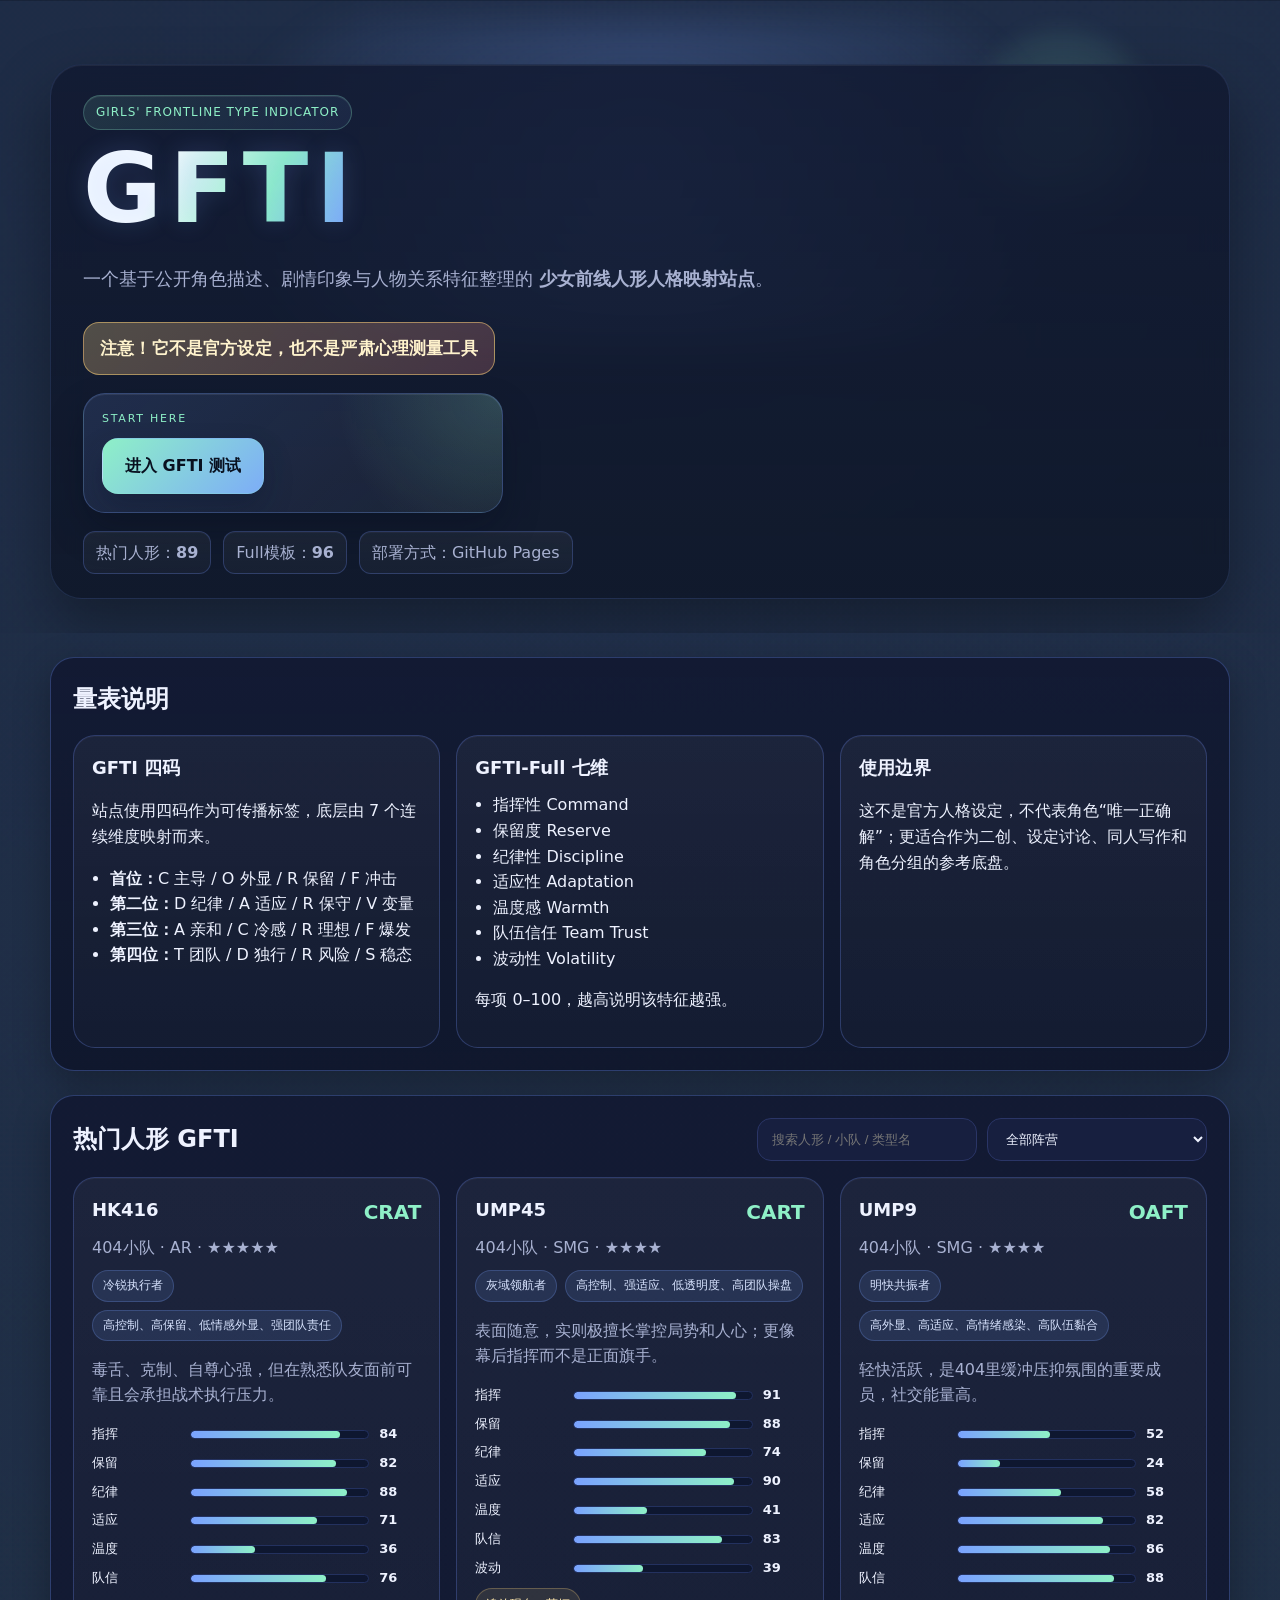
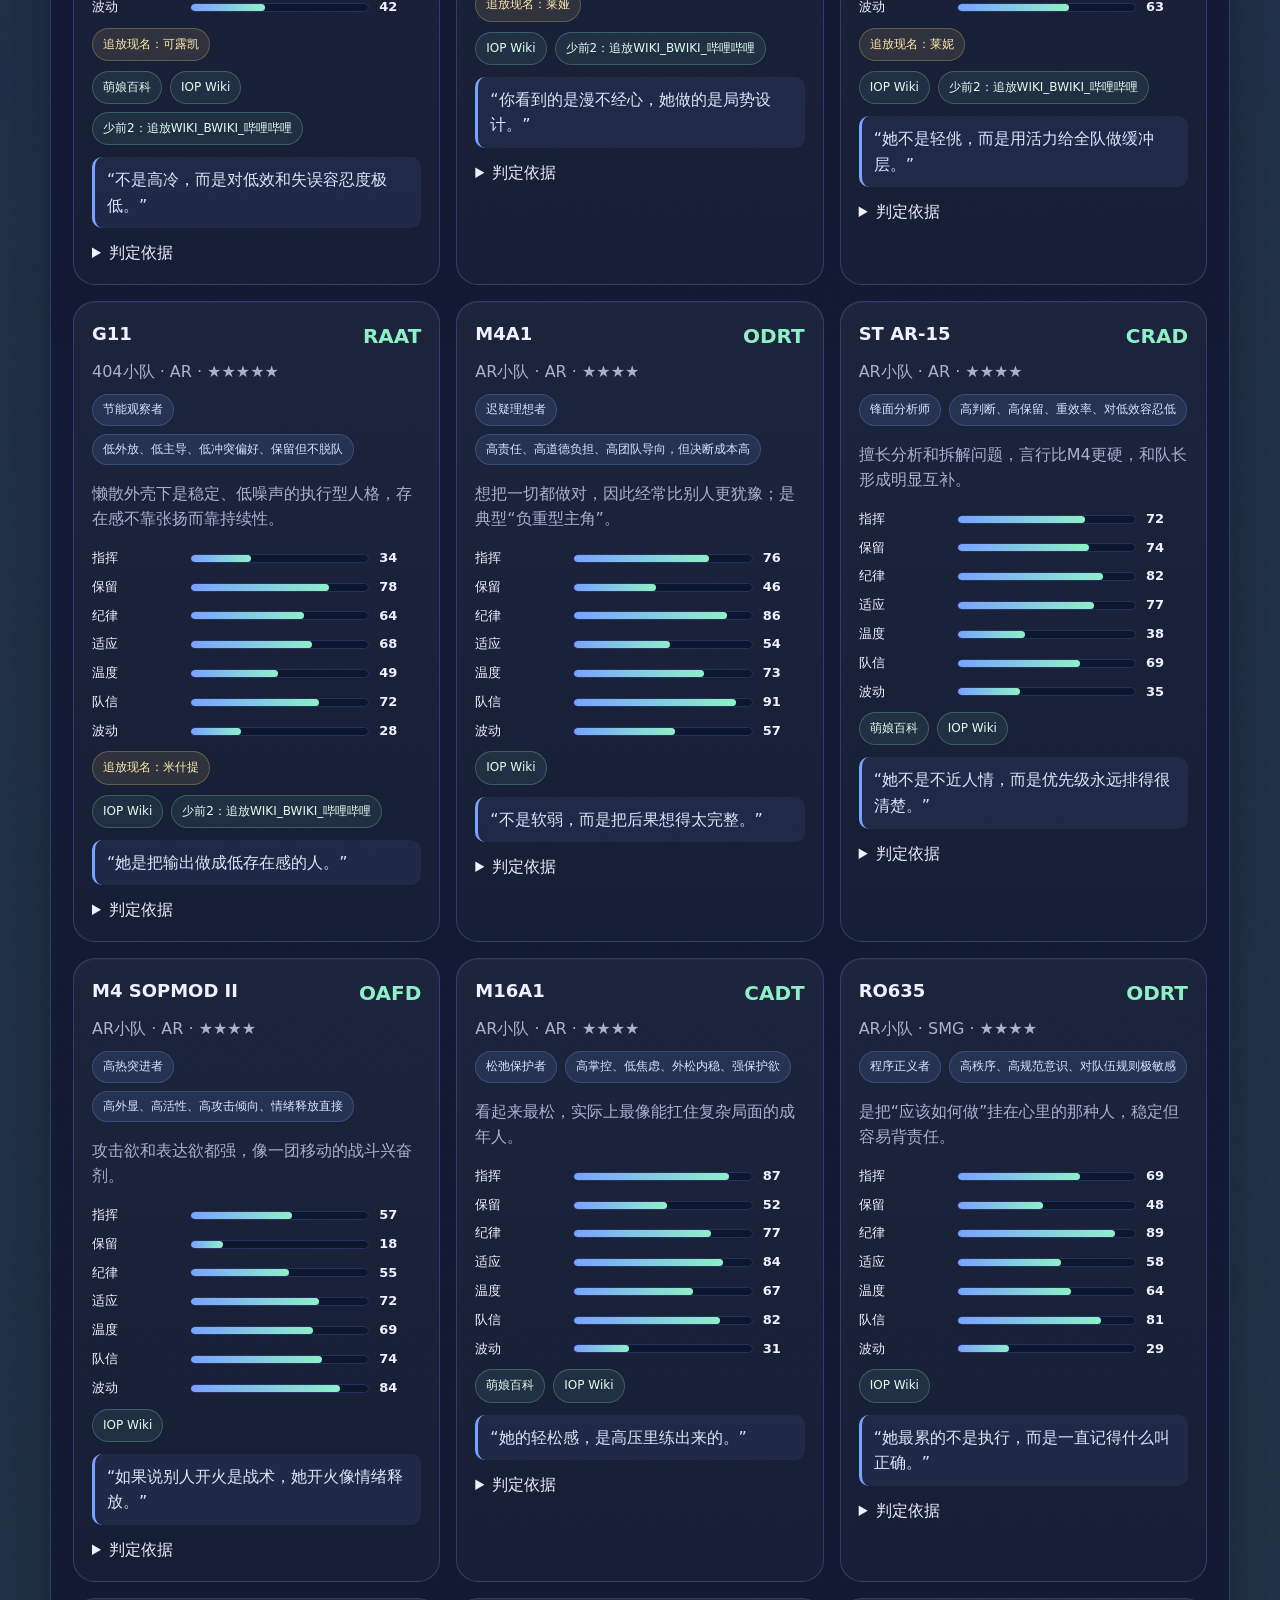
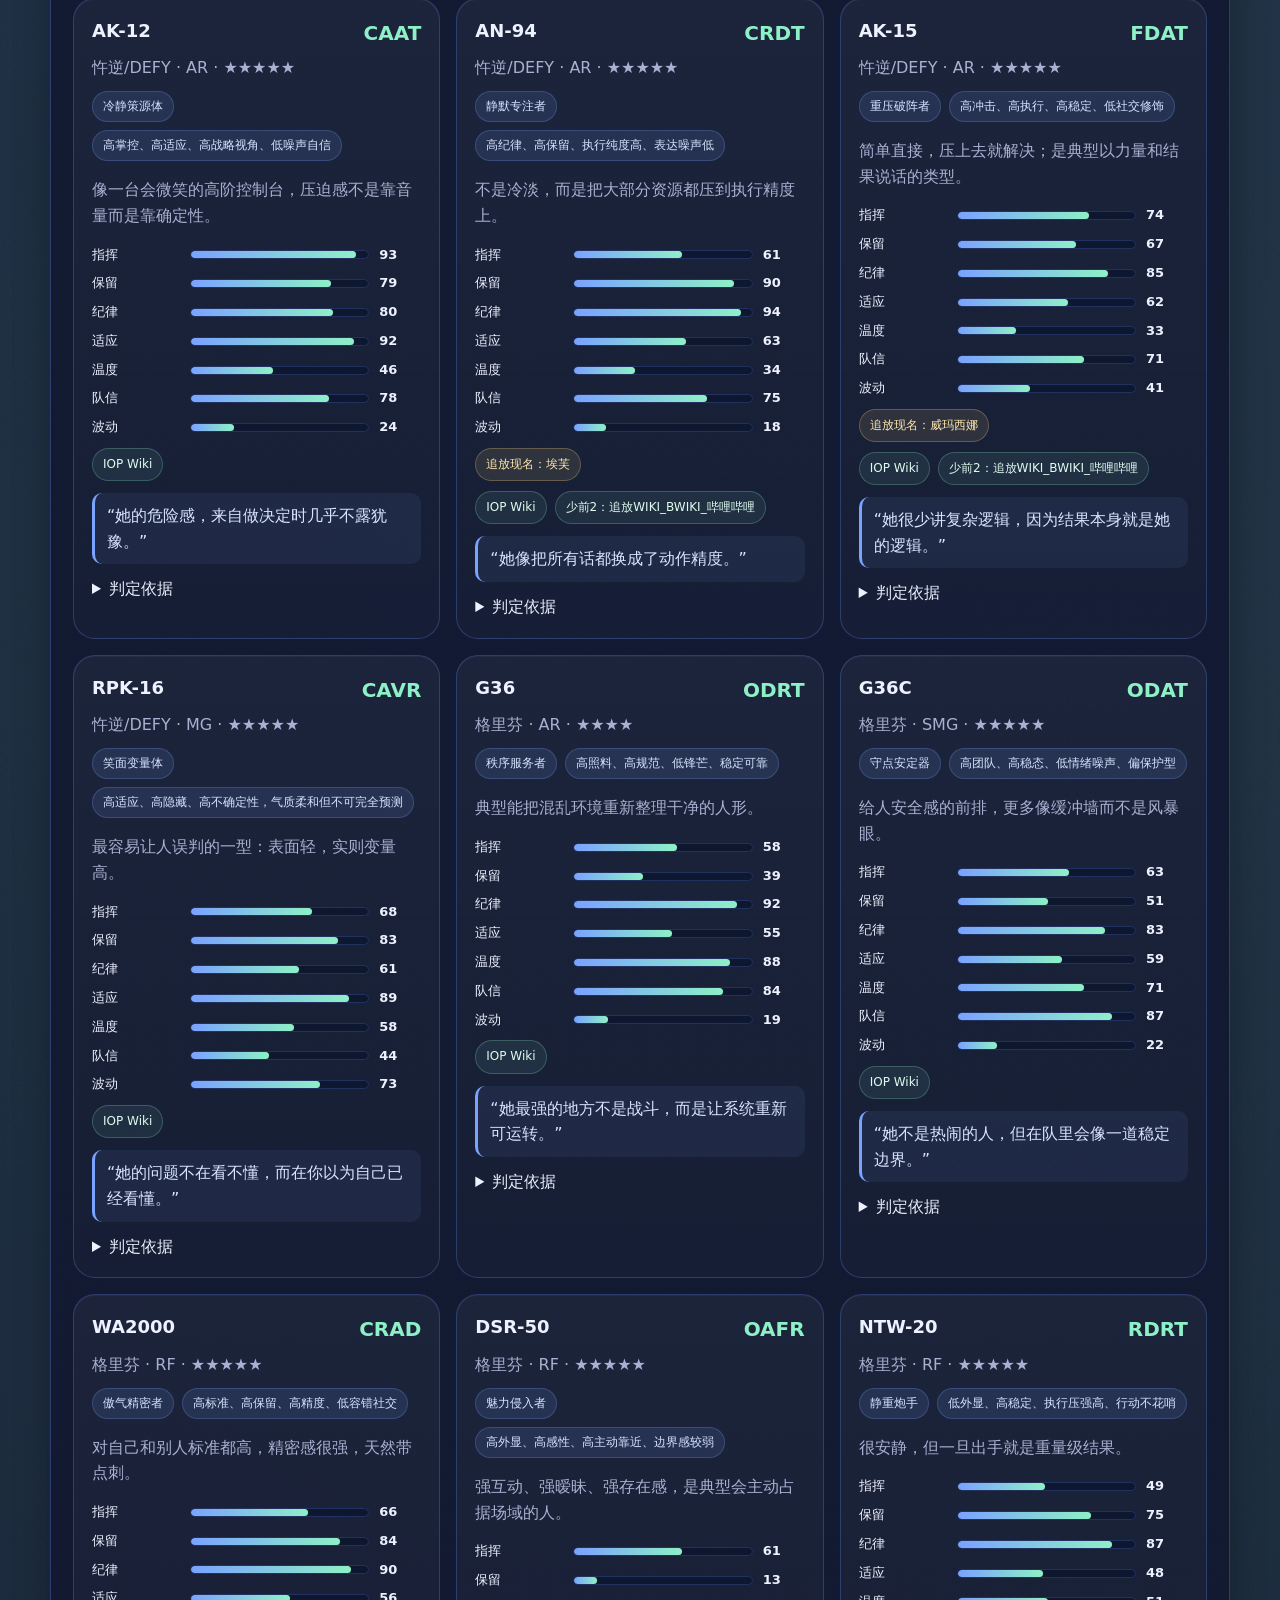
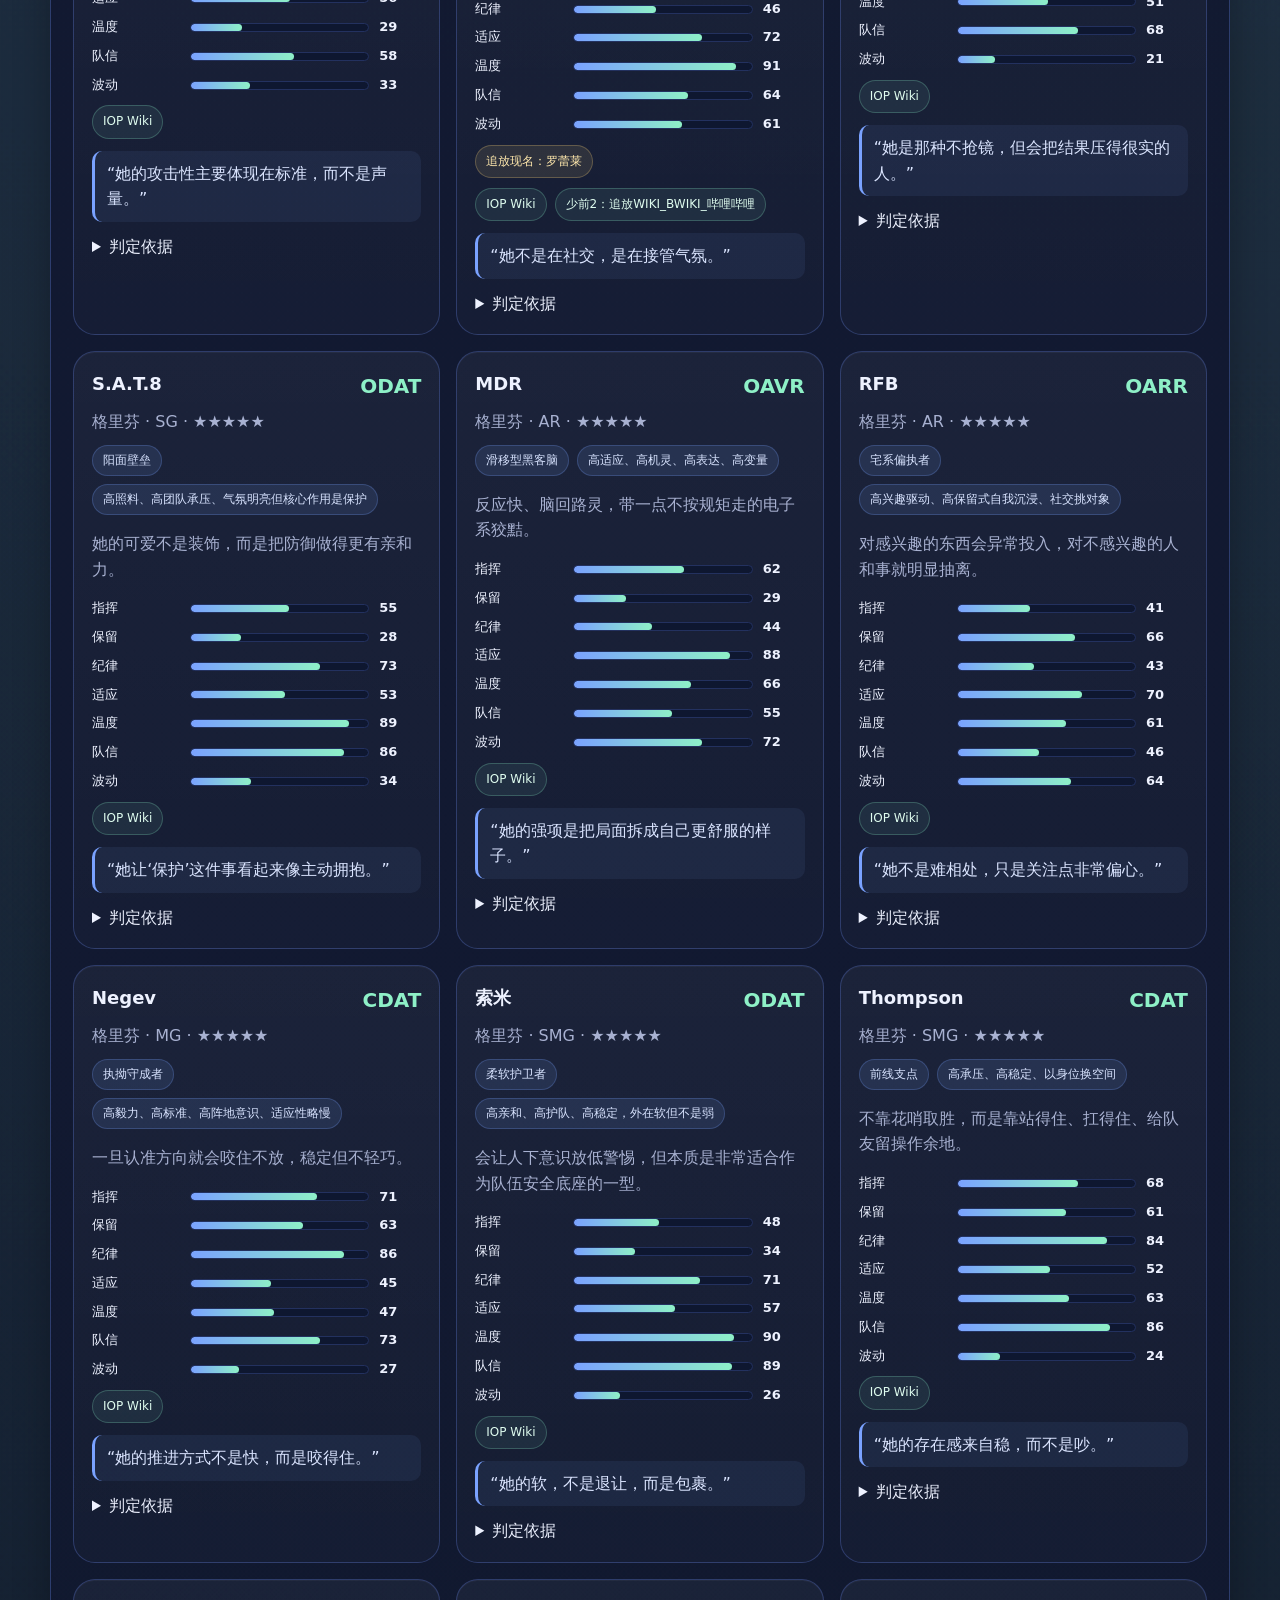
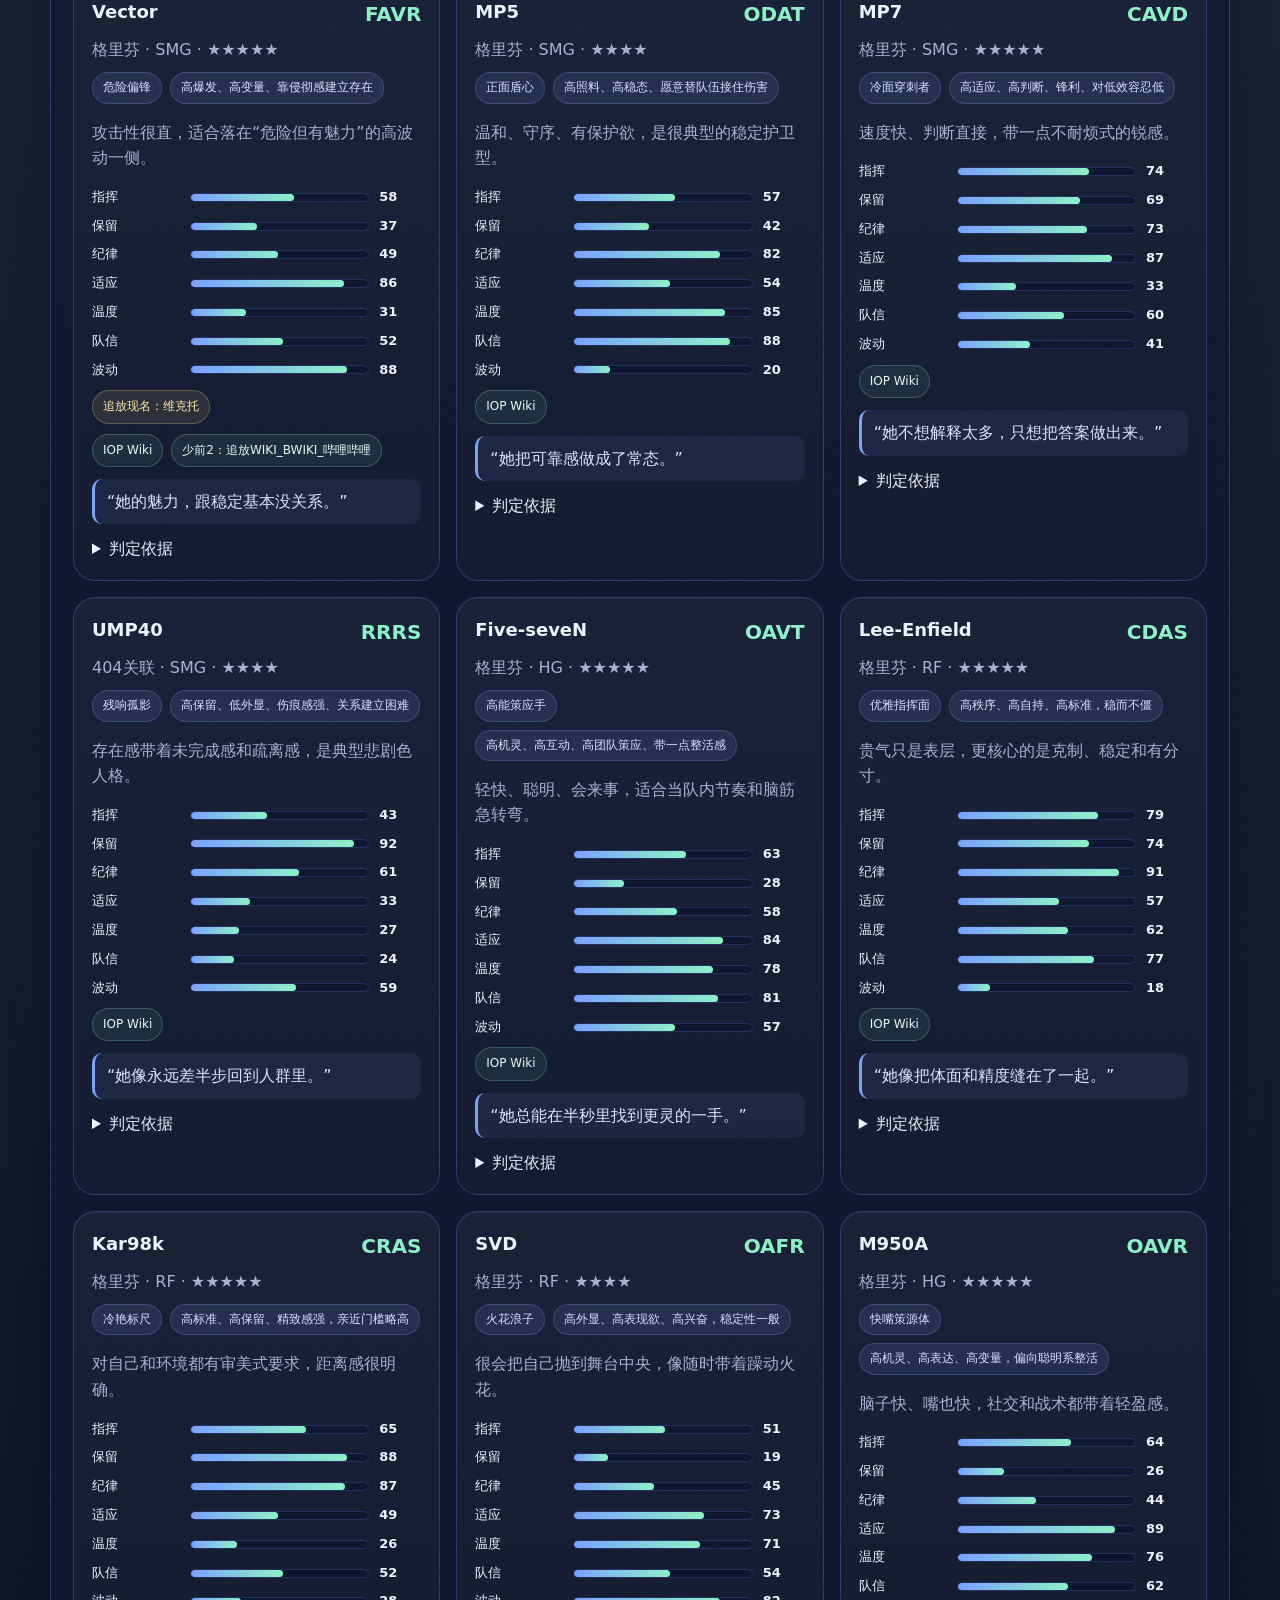
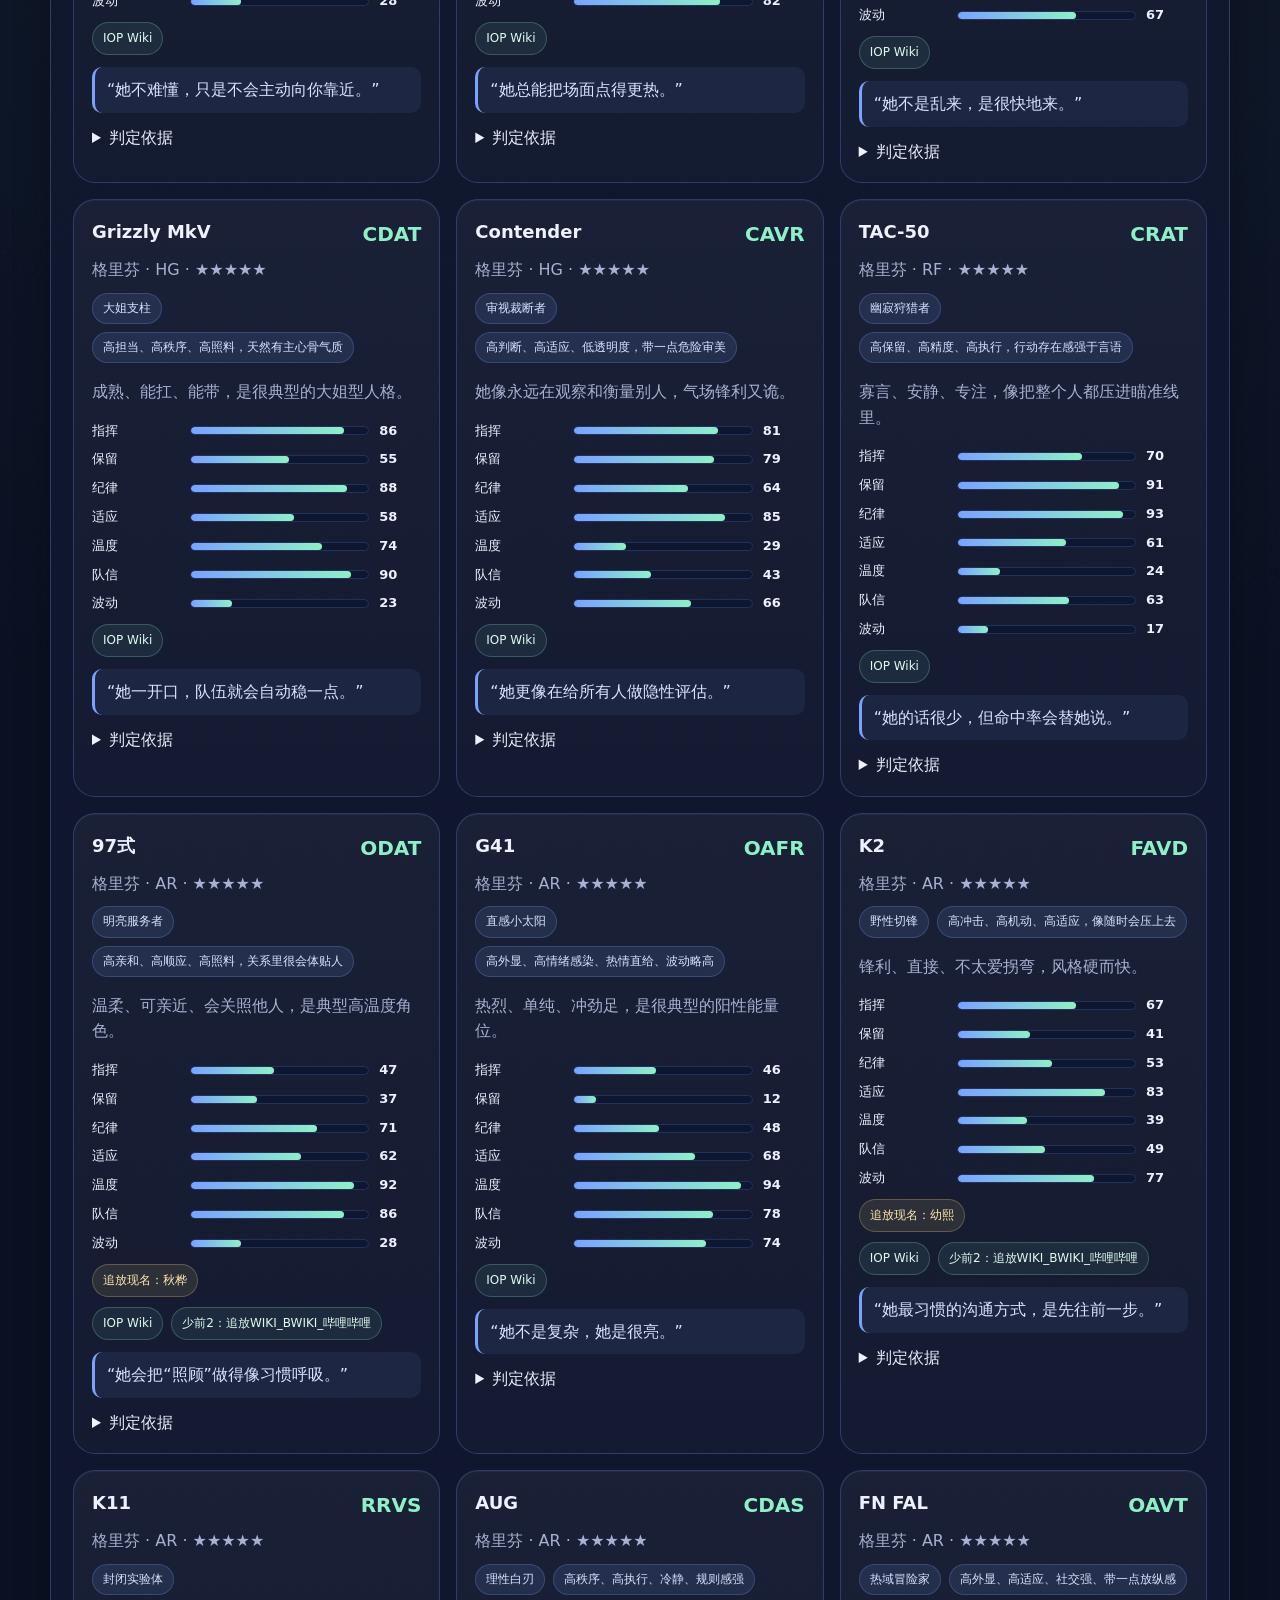
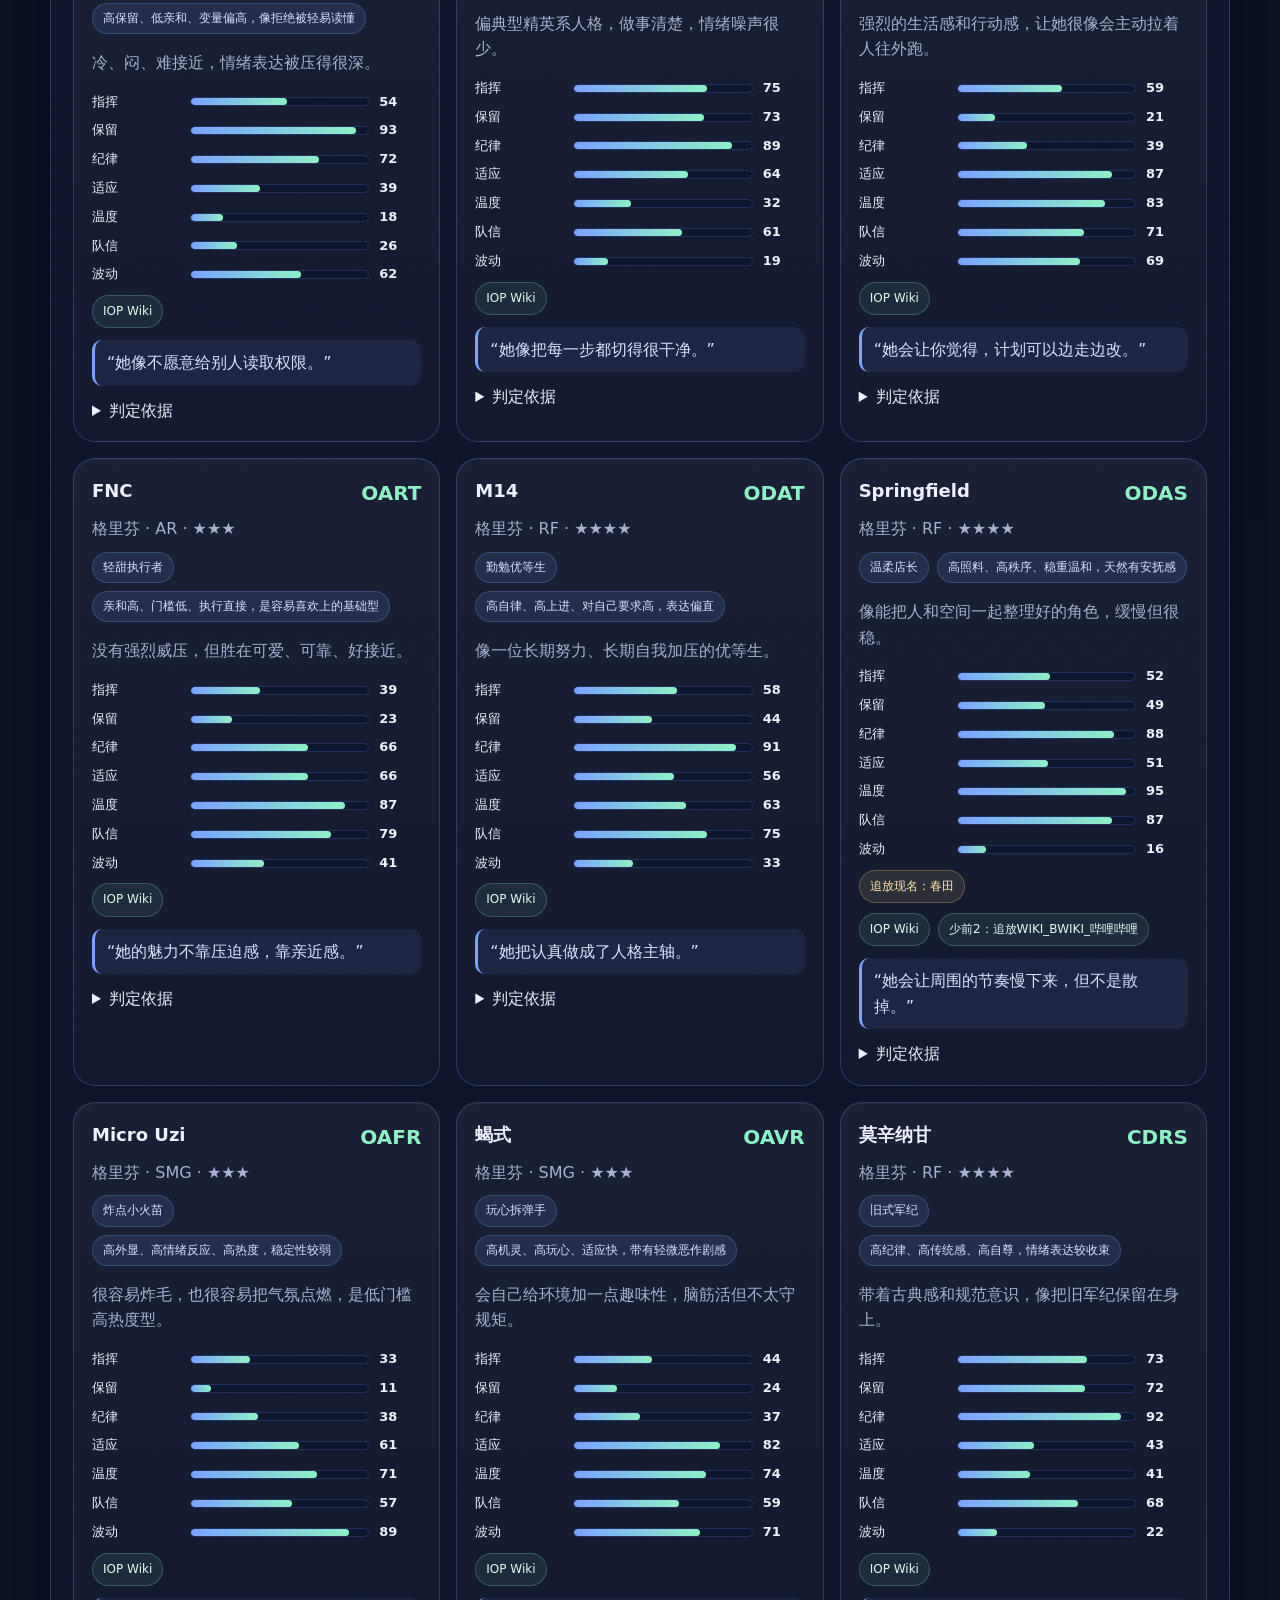
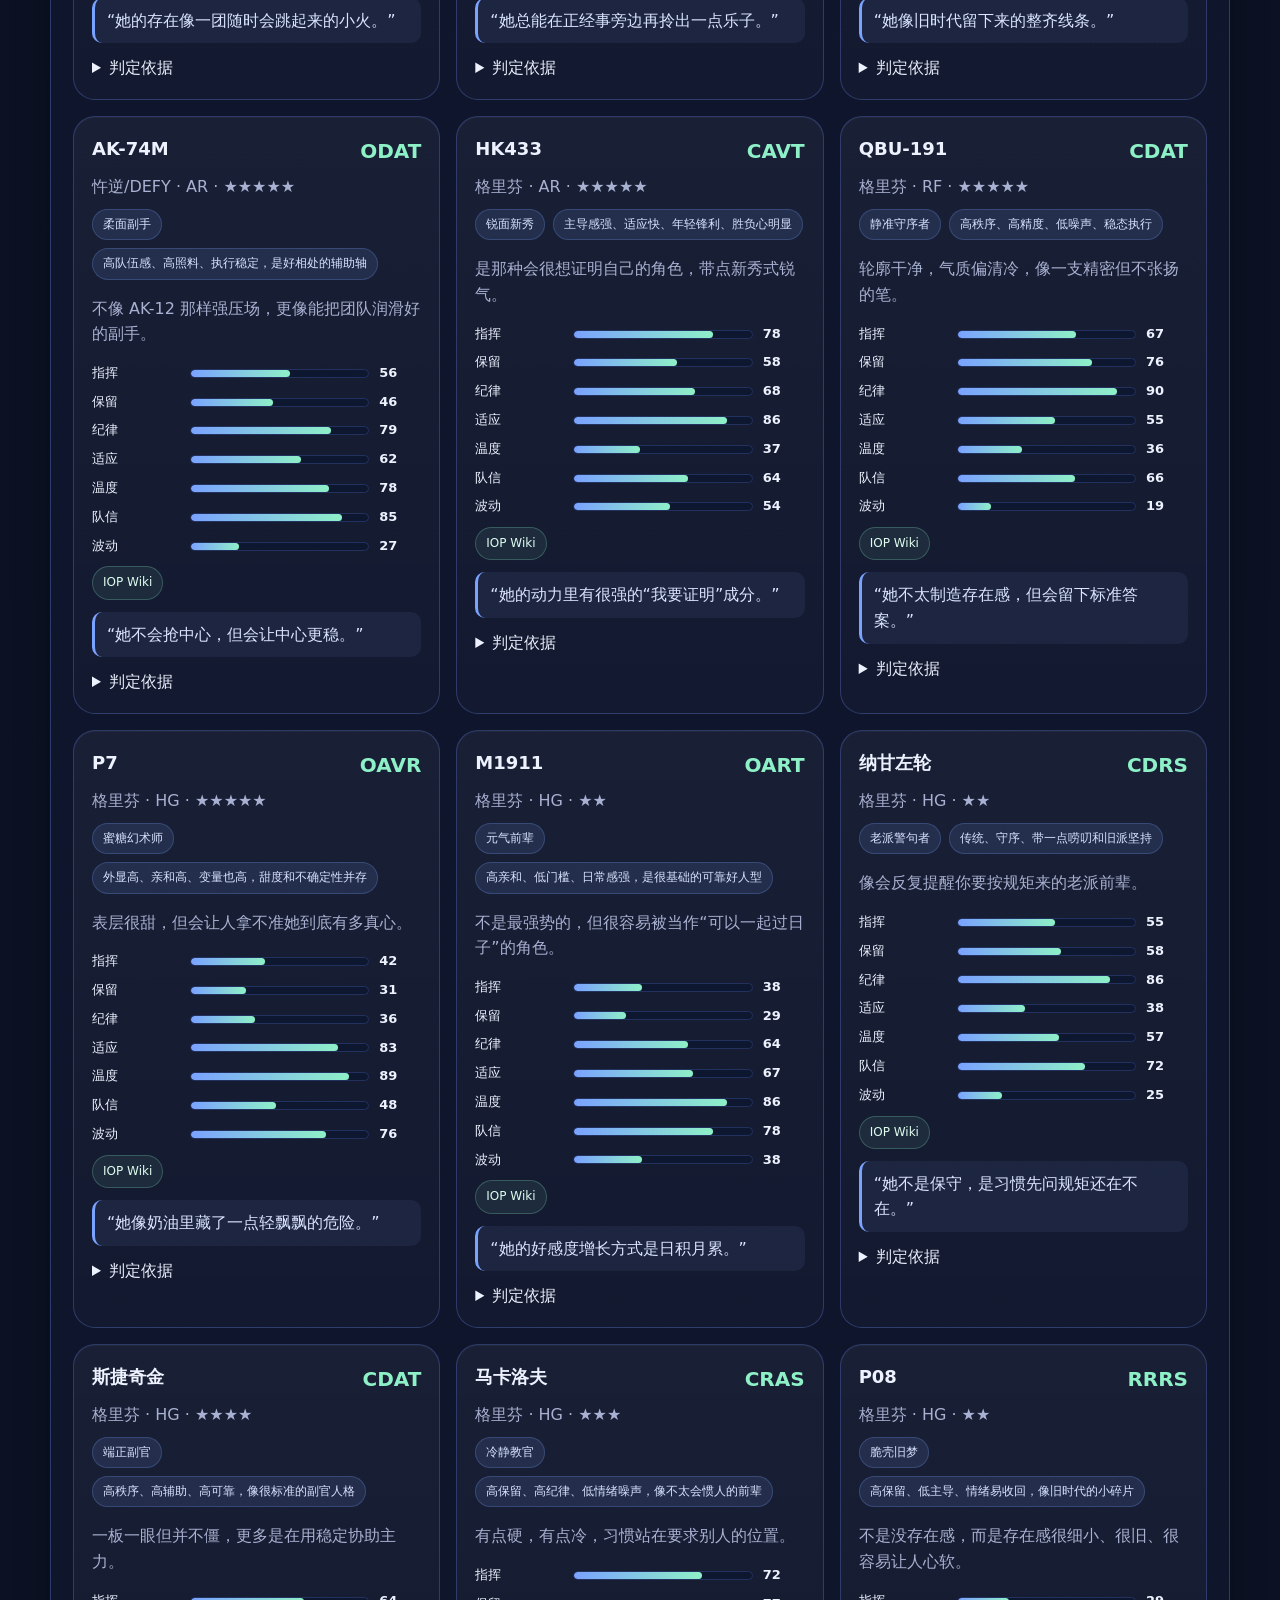
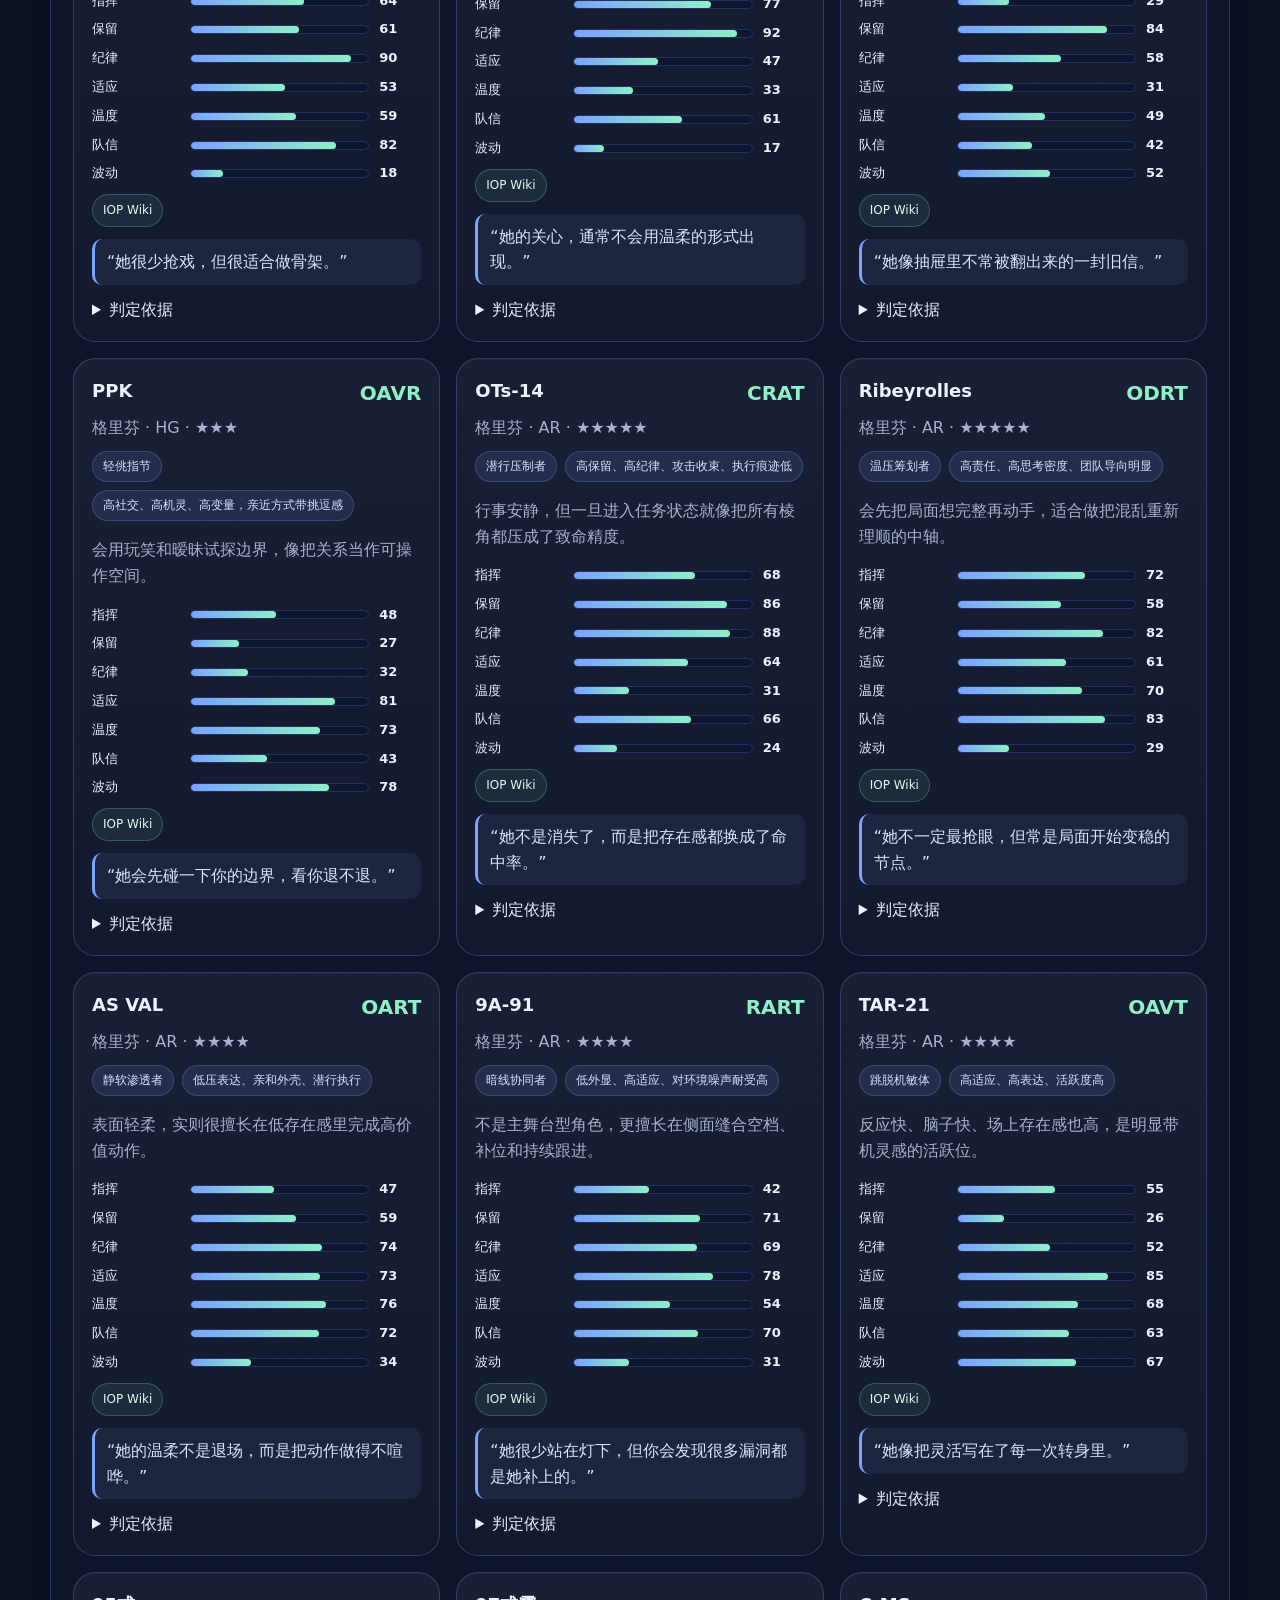
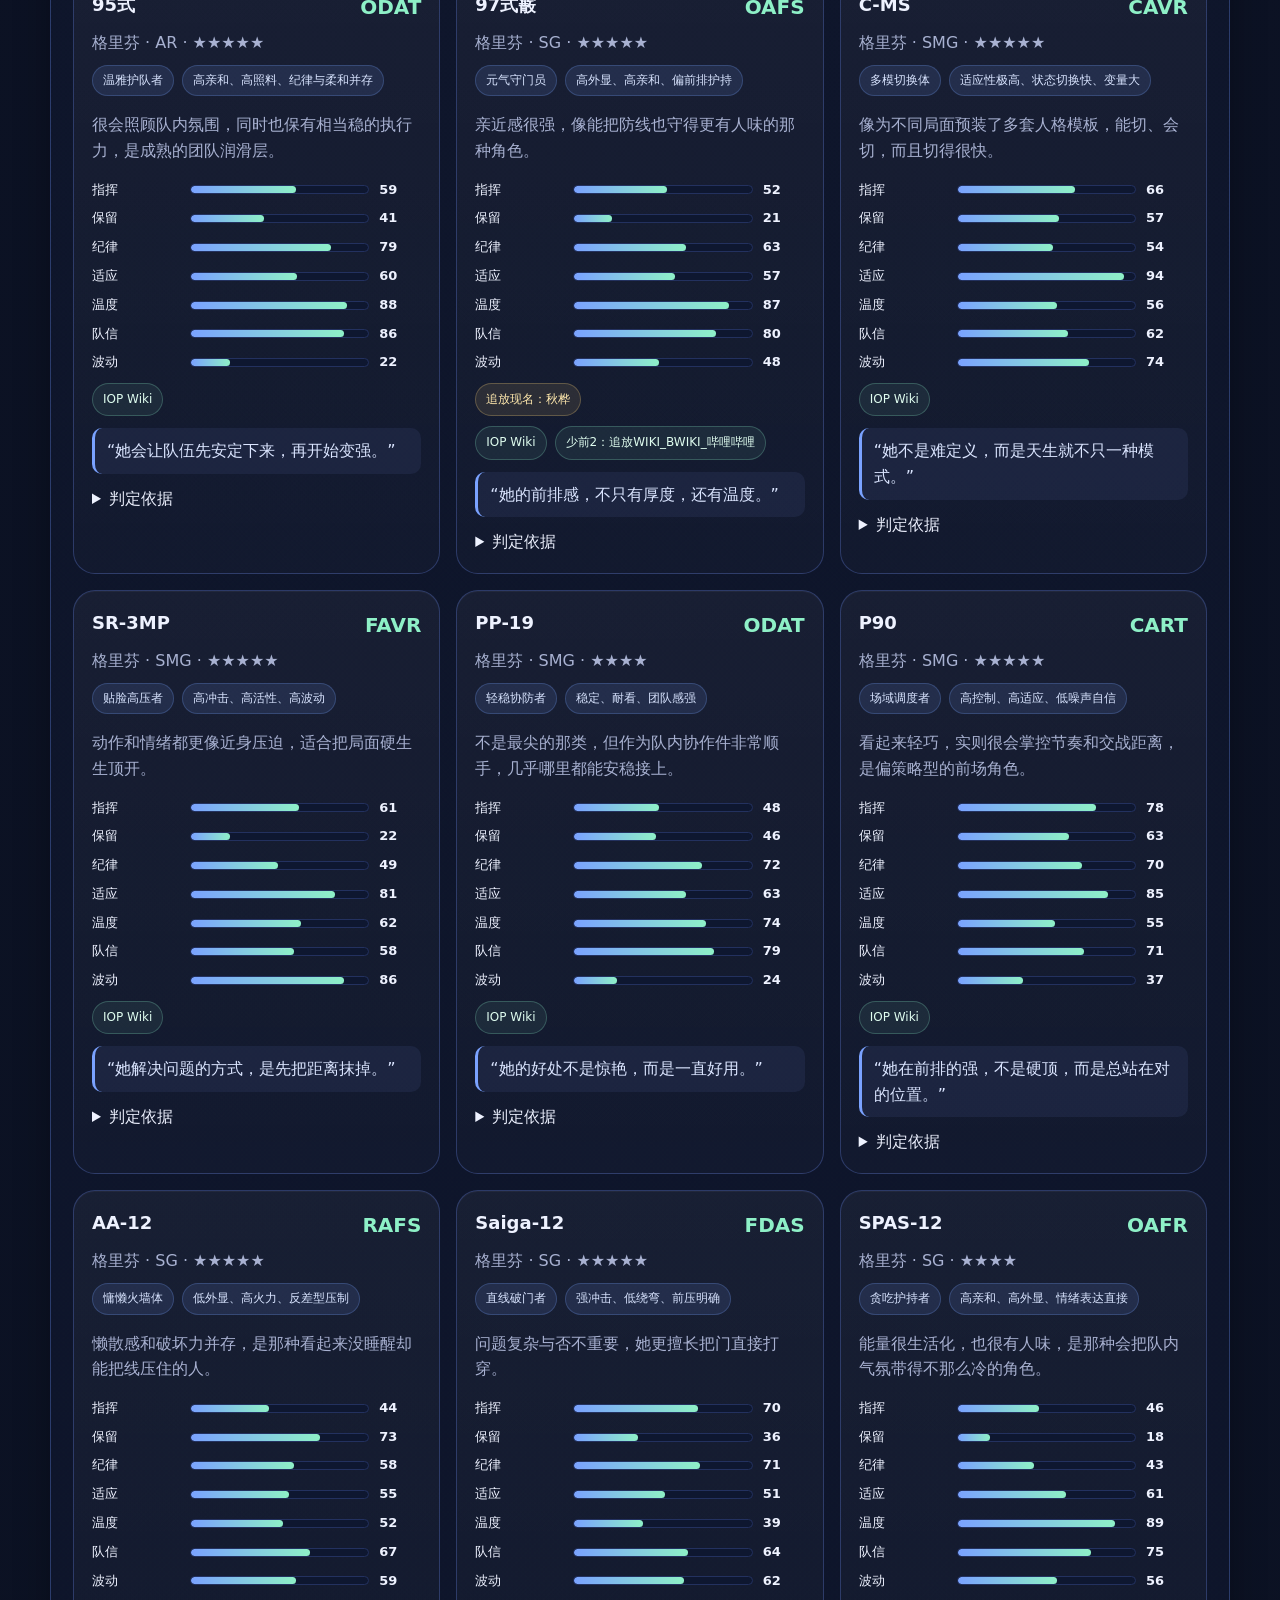
==== index.html @ 2bd06f38 "Add GFTI static site" ====
<!doctype html>
<html lang="zh-CN">
<head>
  <meta charset="UTF-8" />
  <meta name="viewport" content="width=device-width, initial-scale=1.0" />
  <title>GFTI / GFTI-Full · Girls' Frontline Type Indicator</title>
  <link rel="stylesheet" href="./style.css" />
</head>
<body>
  <header class="hero">
    <div class="wrap">
      <span class="eyebrow">Girls' Frontline Type Indicator</span>
      <h1 class="hero-title">GFTI</h1>
      <p class="lead">
        一个基于公开角色描述、剧情印象与人物关系特征整理的
        <strong>少女前线人形人格映射站点</strong>。
      </p>
      <p class="hero-alert">注意！它不是官方设定，也不是严肃心理测量工具</p>
      <div class="hero-cta">
        <span class="hero-cta-label">Start Here</span>
        <a class="hero-cta-button" href="./test.html">进入 GFTI 测试</a>
      </div>
      <div class="meta">
        <span>热门人形：<strong id="popularCount">0</strong></span>
        <span>Full模板：<strong id="fullCount">0</strong></span>
        <span>部署方式：GitHub Pages</span>
      </div>
    </div>
  </header>

  <main class="wrap">
    <section class="panel">
      <div class="panel-head">
        <h2>量表说明</h2>
      </div>
      <div class="grid intro-grid">
        <article class="card">
          <h3>GFTI 四码</h3>
          <p>站点使用四码作为可传播标签，底层由 7 个连续维度映射而来。</p>
          <ul>
            <li><strong>首位：</strong>C 主导 / O 外显 / R 保留 / F 冲击</li>
            <li><strong>第二位：</strong>D 纪律 / A 适应 / R 保守 / V 变量</li>
            <li><strong>第三位：</strong>A 亲和 / C 冷感 / R 理想 / F 爆发</li>
            <li><strong>第四位：</strong>T 团队 / D 独行 / R 风险 / S 稳态</li>
          </ul>
        </article>
        <article class="card">
          <h3>GFTI-Full 七维</h3>
          <ul>
            <li>指挥性 Command</li>
            <li>保留度 Reserve</li>
            <li>纪律性 Discipline</li>
            <li>适应性 Adaptation</li>
            <li>温度感 Warmth</li>
            <li>队伍信任 Team Trust</li>
            <li>波动性 Volatility</li>
          </ul>
          <p>每项 0–100，越高说明该特征越强。</p>
        </article>
        <article class="card">
          <h3>使用边界</h3>
          <p>这不是官方人格设定，不代表角色“唯一正确解”；更适合作为二创、设定讨论、同人写作和角色分组的参考底盘。</p>
        </article>
      </div>
    </section>

    <section class="panel">
      <div class="panel-head panel-row">
        <h2>热门人形 GFTI</h2>
        <div class="toolbar">
          <input id="searchInput" placeholder="搜索人形 / 小队 / 类型名" />
          <select id="teamFilter">
            <option value="">全部阵营</option>
          </select>
        </div>
      </div>
      <div id="popularGrid" class="grid cards"></div>
    </section>

    <section class="panel">
      <div class="panel-head"><h2>信源与版权说明</h2></div>
      <div class="grid intro-grid">
        <article class="card">
          <h3>信源范围</h3>
          <p class="summary">本项目当前主要使用萌娘百科、IOP Wiki 与少前2：追放 BWIKI 的公开页面信息；少女前线 Wiki 与云图计划 Wiki 预留为后续补全来源。</p>
          <div id="sourceRegistry" class="source-list"></div>
        </article>
        <article class="card">
          <h3>版权与使用边界</h3>
          <p class="summary">本站的 GFTI 类型、七维评分、人格解读与匹配逻辑均为同人二次整理，不代表官方设定。页面中若引用第三方站点的公开描述，仅用于来源指向与研究性归纳，不整段转载原文。</p>
          <ul>
            <li>角色名称、世界观、立绘与官方设定相关权利归原作与相关权利方所有。</li>
            <li>萌娘百科页面文字内容默认使用 CC BY-NC-SA 3.0 中国大陆，引用时应保留原站标注与协议要求。</li>
            <li>BWIKI、IOP Wiki、GFwiki、42LAB 云图计划 Wiki 的版权与转载规则以各站点公告为准。</li>
          </ul>
        </article>
      </div>
    </section>

    <section class="panel">
      <div class="panel-head">
        <h2>GFTI-Full 模板</h2>
      </div>
      <p class="muted">
        这里放的是可继续补数的全量量表模板。当前已预置热门与高可见人形的名称骨架，
        你可以直接编辑 <code>data/gfti-full-template.json</code> 继续扩充。
      </p>
      <div class="table-wrap">
        <table id="fullTable">
          <thead>
            <tr>
              <th>人形</th>
              <th>GFTI</th>
              <th>类型名</th>
              <th>备注</th>
            </tr>
          </thead>
          <tbody></tbody>
        </table>
      </div>
    </section>
  </main>

  <footer class="footer wrap">
    <p>GFTI / GFTI-Full · Fan-made taxonomy for Girls' Frontline dolls.</p>
  </footer>

  <script src="./data/popular.js"></script>
  <script src="./data/full-template.js"></script>
  <script src="./app.js"></script>
</body>
</html>
---- style.css ----
:root {
  --bg: #0b1020;
  --panel: #121932;
  --panel-2: #171f3f;
  --text: #eef2ff;
  --muted: #a8b1d1;
  --line: #2a3566;
  --accent: #7aa2ff;
  --accent-2: #8ef0c7;
  --warn: #ffd479;
  --shadow: 0 12px 36px rgba(0, 0, 0, 0.28);
}
* { box-sizing: border-box; }
html, body {
  margin: 0;
  padding: 0;
  background:
    radial-gradient(circle at top, rgba(122, 162, 255, 0.18), transparent 34%),
    radial-gradient(circle at 85% 15%, rgba(142, 240, 199, 0.10), transparent 22%),
    linear-gradient(180deg, #09101e 0%, #0c1224 52%, #0a1121 100%);
  color: var(--text);
  font: 16px/1.6 Inter, system-ui, -apple-system, BlinkMacSystemFont, "Segoe UI", sans-serif;
}
.wrap { width: min(1180px, calc(100% - 32px)); margin: 0 auto; }
.hero {
  position: relative;
  overflow: hidden;
  padding: 64px 0 34px;
}
.hero::before,
.hero::after {
  content: "";
  position: absolute;
  border-radius: 999px;
  pointer-events: none;
}
.hero::before {
  top: 20px;
  left: 50%;
  width: min(72vw, 820px);
  height: 320px;
  transform: translateX(-50%);
  background: radial-gradient(circle, rgba(122, 162, 255, 0.28), rgba(122, 162, 255, 0));
  filter: blur(18px);
}
.hero::after {
  top: 28px;
  right: 10%;
  width: 180px;
  height: 180px;
  background: radial-gradient(circle, rgba(142, 240, 199, 0.22), rgba(142, 240, 199, 0));
  filter: blur(10px);
}
.hero .wrap {
  display: flex;
  flex-direction: column;
  align-items: flex-start;
  position: relative;
  z-index: 1;
  padding: 30px 32px 24px;
  border: 1px solid rgba(122, 162, 255, 0.14);
  border-radius: 32px;
  background:
    linear-gradient(180deg, rgba(16, 24, 48, 0.84), rgba(10, 17, 33, 0.72)),
    rgba(255, 255, 255, 0.02);
  box-shadow:
    0 28px 60px rgba(0, 0, 0, 0.34),
    inset 0 1px 0 rgba(255, 255, 255, 0.06);
  backdrop-filter: blur(14px);
  animation: hero-shell-in 0.9s cubic-bezier(.2, .8, .2, 1) both;
}
.eyebrow {
  display: inline-block;
  width: fit-content;
  padding: 7px 12px;
  border: 1px solid rgba(142,240,199,.26);
  border-radius: 999px;
  color: var(--accent-2);
  background: linear-gradient(135deg, rgba(142,240,199,.12), rgba(122,162,255,.08));
  box-shadow: inset 0 1px 0 rgba(255,255,255,.08);
  font-size: 12px;
  letter-spacing: .08em;
  text-transform: uppercase;
  opacity: 0;
  animation: hero-item-in 0.7s cubic-bezier(.2, .8, .2, 1) 0.08s forwards;
}
h1 { margin: 14px 0 10px; font-size: clamp(34px, 7vw, 56px); line-height: 1.05; }
.hero-title {
  position: relative;
  display: block;
  margin: 14px 0 12px;
  font-size: clamp(44px, 10vw, 96px);
  font-weight: 900;
  letter-spacing: .08em;
  line-height: .95;
  color: transparent;
  background: linear-gradient(115deg, #f6fbff 14%, #8ef0c7 32%, #7aa2ff 48%, #f8fbff 56%, #8ef0c7 68%, #d8e4ff 84%);
  background-size: 220% auto;
  background-position: 0% 50%;
  -webkit-background-clip: text;
  background-clip: text;
  text-shadow: 0 0 24px rgba(122, 162, 255, 0.18);
  opacity: 0;
  animation:
    hero-item-in 0.9s cubic-bezier(.2, .8, .2, 1) 0.18s forwards,
    hero-title-flow 4.8s linear 0.95s infinite;
}
.hero-title::after {
  content: "";
  position: absolute;
  inset: -6% -8%;
  background: linear-gradient(100deg, transparent 30%, rgba(255,255,255,.10) 45%, rgba(255,255,255,.55) 50%, rgba(255,255,255,.10) 55%, transparent 70%);
  transform: translateX(-140%) skewX(-18deg);
  filter: blur(2px);
  mix-blend-mode: screen;
  animation: hero-title-shine 3.2s ease-in-out 1.2s infinite;
  pointer-events: none;
}
h2 { margin: 0; font-size: 24px; }
h3 { margin: 0 0 10px; font-size: 18px; }
.lead {
  max-width: 860px;
  color: var(--muted);
  font-size: 18px;
  opacity: 0;
  animation: hero-item-in 0.75s cubic-bezier(.2, .8, .2, 1) 0.34s forwards;
}
.hero-alert {
  display: inline-block;
  margin: 10px 0 0;
  padding: 12px 16px;
  max-width: 860px;
  border: 1px solid rgba(255, 212, 121, 0.52);
  border-radius: 16px;
  background:
    linear-gradient(135deg, rgba(255, 212, 121, 0.24), rgba(255, 120, 120, 0.18)),
    rgba(255, 255, 255, 0.04);
  color: #fff3cd;
  font-size: 17px;
  font-weight: 800;
  letter-spacing: .01em;
  box-shadow: 0 0 0 rgba(255, 212, 121, 0);
  opacity: 0;
  animation:
    hero-item-in 0.75s cubic-bezier(.2, .8, .2, 1) 0.48s forwards,
    hero-alert-pop 1.5s ease-in-out 1.1s infinite;
}
.hero-cta {
  position: relative;
  display: flex;
  flex-direction: column;
  align-items: flex-start;
  gap: 10px;
  margin-top: 18px;
  padding: 16px 18px 18px;
  width: min(100%, 420px);
  border: 1px solid rgba(122, 162, 255, 0.26);
  border-radius: 22px;
  background:
    radial-gradient(circle at top right, rgba(142, 240, 199, 0.18), transparent 38%),
    linear-gradient(135deg, rgba(122, 162, 255, 0.14), rgba(255, 255, 255, 0.04));
  box-shadow:
    0 18px 36px rgba(7, 13, 28, 0.32),
    inset 0 1px 0 rgba(255, 255, 255, 0.08);
  overflow: hidden;
  opacity: 0;
  animation: hero-item-in 0.85s cubic-bezier(.2, .8, .2, 1) 0.6s forwards;
}
.hero-cta::after {
  content: "";
  position: absolute;
  inset: -35% auto -35% -25%;
  width: 46%;
  background: linear-gradient(100deg, transparent, rgba(255,255,255,.24), transparent);
  transform: translateX(-180%) skewX(-20deg);
  animation: hero-cta-sweep 3.4s ease-in-out 1.25s infinite;
  pointer-events: none;
}
.hero-cta-label {
  position: relative;
  z-index: 1;
  font-size: 11px;
  letter-spacing: .16em;
  text-transform: uppercase;
  color: var(--accent-2);
}
.hero-cta-button {
  position: relative;
  z-index: 1;
  display: inline-flex;
  align-items: center;
  justify-content: center;
  min-height: 52px;
  padding: 14px 22px;
  border-radius: 16px;
  border: 1px solid rgba(142, 240, 199, 0.22);
  background: linear-gradient(135deg, #8ef0c7, #7aa2ff 58%, #f4fbff);
  background-size: 200% 200%;
  color: #08101f;
  font-weight: 900;
  text-decoration: none;
  box-shadow:
    0 0 0 0 rgba(122, 162, 255, 0.34),
    0 14px 28px rgba(12, 22, 46, 0.32);
  animation:
    hero-cta-pulse 1.9s ease-in-out 1.25s infinite,
    hero-cta-gradient 4s linear 1.25s infinite;
}
.hero-cta-button:hover {
  transform: translateY(-1px);
}
.meta {
  display: flex;
  flex-wrap: wrap;
  gap: 12px;
  margin-top: 18px;
  color: var(--muted);
  opacity: 0;
  animation: hero-item-in 0.75s cubic-bezier(.2, .8, .2, 1) 0.75s forwards;
}
.meta span {
  background: linear-gradient(180deg, rgba(255,255,255,.05), rgba(255,255,255,.03));
  border: 1px solid rgba(74, 96, 166, 0.46);
  padding: 8px 12px;
  border-radius: 12px;
  box-shadow: inset 0 1px 0 rgba(255,255,255,.04);
}

main.wrap {
  opacity: 0;
  animation: page-section-in 0.85s cubic-bezier(.2, .8, .2, 1) 0.95s forwards;
}

@keyframes hero-alert-pop {
  0%, 100% {
    transform: translateY(0) scale(1);
    box-shadow: 0 0 0 0 rgba(255, 212, 121, 0), 0 10px 24px rgba(255, 120, 120, 0.10);
    filter: saturate(1);
  }
  40% {
    transform: translateY(-2px) scale(1.02);
    box-shadow: 0 0 0 10px rgba(255, 212, 121, 0), 0 0 28px rgba(255, 212, 121, 0.34);
    filter: saturate(1.15);
  }
  60% {
    transform: translateY(0) scale(1.01);
    box-shadow: 0 0 0 6px rgba(255, 120, 120, 0.08), 0 0 20px rgba(255, 120, 120, 0.28);
    filter: saturate(1.08);
  }
}

@keyframes hero-shell-in {
  0% {
    opacity: 0;
    transform: translateY(18px) scale(.985);
    filter: blur(10px);
  }
  100% {
    opacity: 1;
    transform: translateY(0) scale(1);
    filter: blur(0);
  }
}

@keyframes hero-item-in {
  0% {
    opacity: 0;
    transform: translateY(20px);
    filter: blur(8px);
  }
  100% {
    opacity: 1;
    transform: translateY(0);
    filter: blur(0);
  }
}

@keyframes page-section-in {
  0% {
    opacity: 0;
    transform: translateY(26px);
  }
  100% {
    opacity: 1;
    transform: translateY(0);
  }
}

@keyframes hero-title-flow {
  0% { background-position: 0% 50%; }
  100% { background-position: 220% 50%; }
}

@keyframes hero-cta-pulse {
  0%, 100% {
    transform: translateY(0) scale(1);
    box-shadow:
      0 0 0 0 rgba(122, 162, 255, 0.14),
      0 14px 28px rgba(12, 22, 46, 0.32);
  }
  50% {
    transform: translateY(-2px) scale(1.02);
    box-shadow:
      0 0 0 12px rgba(122, 162, 255, 0),
      0 18px 34px rgba(12, 22, 46, 0.42);
  }
}

@keyframes hero-cta-gradient {
  0% { background-position: 0% 50%; }
  100% { background-position: 200% 50%; }
}

@keyframes hero-cta-sweep {
  0%, 18% {
    transform: translateX(-180%) skewX(-20deg);
    opacity: 0;
  }
  28% {
    opacity: 1;
  }
  52%, 100% {
    transform: translateX(340%) skewX(-20deg);
    opacity: 0;
  }
}

@keyframes hero-title-shine {
  0%, 18% { transform: translateX(-140%) skewX(-18deg); opacity: 0; }
  26% { opacity: 1; }
  42%, 100% { transform: translateX(140%) skewX(-18deg); opacity: 0; }
}

.panel {
  margin: 24px 0;
  padding: 22px;
  background: linear-gradient(180deg, rgba(18,25,50,.92), rgba(14,21,42,.88));
  border: 1px solid rgba(72, 96, 168, 0.52);
  border-radius: 24px;
  box-shadow: var(--shadow);
  backdrop-filter: blur(8px);
}
.panel-head { margin-bottom: 16px; }
.panel-row { display: flex; gap: 16px; justify-content: space-between; align-items: center; flex-wrap: wrap; }
.toolbar { display: flex; gap: 10px; flex-wrap: wrap; }
input, select {
  background: var(--panel-2);
  color: var(--text);
  border: 1px solid var(--line);
  border-radius: 14px;
  padding: 12px 14px;
  min-width: 220px;
}
.grid { display: grid; gap: 16px; }
.intro-grid { grid-template-columns: repeat(auto-fit, minmax(240px, 1fr)); }
.cards { grid-template-columns: repeat(auto-fit, minmax(280px, 1fr)); }

.card {
  background: linear-gradient(180deg, rgba(255,255,255,.045), rgba(255,255,255,.02));
  border: 1px solid rgba(67, 87, 150, 0.56);
  border-radius: 22px;
  padding: 18px;
  box-shadow: inset 0 1px 0 rgba(255,255,255,.04);
}
.card .topline { display: flex; justify-content: space-between; gap: 12px; align-items: flex-start; }
.badges { display: flex; gap: 8px; flex-wrap: wrap; margin: 10px 0 12px; }
.badge {
  display: inline-flex; align-items: center; gap: 6px;
  border-radius: 999px; padding: 5px 10px; font-size: 12px;
  background: rgba(122,162,255,.12); border: 1px solid rgba(122,162,255,.24); color: #d9e4ff;
}
.code { font-weight: 800; font-size: 20px; color: var(--accent-2); }
.type-name { color: var(--warn); font-weight: 700; }
.summary, .muted { color: var(--muted); }
.quote {
  margin-top: 12px; padding: 10px 12px; border-left: 3px solid var(--accent);
  background: rgba(122,162,255,.08); border-radius: 10px; color: #dbe5ff;
}
.scores { display: grid; grid-template-columns: 1fr; gap: 8px; margin-top: 14px; }
.score-row { display: grid; grid-template-columns: 88px 1fr 42px; gap: 10px; align-items: center; font-size: 13px; }
.bar { height: 9px; border-radius: 999px; background: #0e1730; border: 1px solid #23315f; overflow: hidden; }
.bar > i { display: block; height: 100%; background: linear-gradient(90deg, var(--accent), var(--accent-2)); border-radius: 999px; }

ul { padding-left: 18px; margin: 10px 0 0; }
.table-wrap { overflow: auto; border: 1px solid var(--line); border-radius: 16px; }
table { width: 100%; border-collapse: collapse; min-width: 640px; background: rgba(255,255,255,.02); }
th, td { padding: 12px 14px; border-bottom: 1px solid rgba(255,255,255,.06); text-align: left; }
thead th { background: rgba(255,255,255,.03); position: sticky; top: 0; }
code { background: rgba(255,255,255,.06); padding: 2px 6px; border-radius: 8px; }
.footer { padding: 14px 0 40px; color: var(--muted); font-size: 14px; }

@media (max-width: 720px) {
  .hero { padding: 42px 0 22px; }
  .hero .wrap { padding: 24px 18px 20px; border-radius: 24px; }
  .panel { padding: 16px; border-radius: 18px; }
  .score-row { grid-template-columns: 72px 1fr 36px; }
}

.nav-link { color: var(--text); text-decoration: none; }
.nav-link:hover { color: var(--accent-2); }
.hero-actions { display:flex; gap:12px; flex-wrap:wrap; margin-top:18px; }
.button { display:inline-flex; align-items:center; justify-content:center; padding:12px 16px; border-radius:14px; background: linear-gradient(135deg, rgba(122,162,255,.22), rgba(142,240,199,.18)); color: var(--text); border:1px solid rgba(122,162,255,.35); text-decoration:none; font-weight:700; }
.button.secondary { background: rgba(255,255,255,.04); }
.kicker { color: var(--accent-2); font-size: 13px; letter-spacing: .08em; text-transform: uppercase; }
.center-panel { max-width: 860px; margin: 0 auto; }
.progress { height: 10px; background:#0e1730; border:1px solid #23315f; border-radius:999px; overflow:hidden; }
.progress > i { display:block; height:100%; background: linear-gradient(90deg, var(--accent), var(--accent-2)); }
.option-list { display:grid; gap:12px; margin-top:18px; }
.option-btn { width:100%; text-align:left; padding:16px 18px; border-radius:18px; border:1px solid var(--line); background:rgba(255,255,255,.03); color:var(--text); cursor:pointer; }
.option-btn:hover { border-color: rgba(142,240,199,.45); transform: translateY(-1px); }
.result-hero { display:grid; grid-template-columns: 1.1fr .9fr; gap:18px; }
@media (max-width: 880px) { .result-hero { grid-template-columns: 1fr; } }
.result-name { font-size: clamp(28px, 5vw, 42px); margin: 0; }
.mini { font-size: 13px; color: var(--muted); }
.top-matches { display:grid; gap:12px; }
.match-row { display:grid; grid-template-columns: 92px 1fr 56px; gap:12px; align-items:center; }
.tag { display:inline-block; padding:5px 10px; border-radius:999px; border:1px solid var(--line); background:rgba(255,255,255,.04); color:var(--muted); font-size:12px; }


.center-panel { max-width: 980px; }
.hero-actions { display:flex; gap:12px; flex-wrap:wrap; margin-top:18px; }
.button {
  appearance:none; border:none; cursor:pointer; text-decoration:none;
  display:inline-flex; align-items:center; justify-content:center;
  min-height:46px; padding:0 16px; border-radius:14px;
  background: linear-gradient(180deg, rgba(122,162,255,.95), rgba(103,135,255,.92));
  color:white; font-weight:700; box-shadow: var(--shadow);
}
.button.secondary {
  background: rgba(255,255,255,.04); color: var(--text); border:1px solid var(--line); box-shadow:none;
}
.kicker { font-size:12px; text-transform:uppercase; letter-spacing:.08em; color: var(--accent-2); margin-bottom:8px; }
.mini { font-size: 13px; color: var(--muted); }
.progress { height: 10px; background:#0e1730; border:1px solid #23315f; border-radius:999px; overflow:hidden; margin-bottom:18px; }
.progress > i { display:block; height:100%; background: linear-gradient(90deg, var(--accent), var(--accent-2)); border-radius:999px; }
.option-list { display:grid; gap:12px; }
.option-btn {
  width:100%; text-align:left; background:rgba(255,255,255,.03); border:1px solid var(--line); color:var(--text);
  border-radius:18px; padding:14px 16px; cursor:pointer; font:inherit;
}
.option-btn:hover, .option-btn.active { background:rgba(122,162,255,.09); border-color: rgba(122,162,255,.5); }
.result-hero { display:grid; grid-template-columns: 1.1fr .9fr; gap:16px; }
.result-name { font-size: 32px; margin-top: 4px; }
.top-matches { display:grid; gap:10px; }
.match-row { display:grid; grid-template-columns: 52px 1fr auto; gap:12px; align-items:center; padding:10px 12px; border:1px solid var(--line); border-radius:14px; background:rgba(255,255,255,.02); }
.tag { display:inline-flex; align-items:center; justify-content:center; min-height:28px; border-radius:999px; background:rgba(142,240,199,.08); border:1px solid rgba(142,240,199,.24); color:var(--accent-2); font-size:12px; }
@media (max-width: 860px) { .result-hero { grid-template-columns: 1fr; } }


.hero-actions { display:flex; gap:12px; flex-wrap:wrap; align-items:center; margin-top:18px; }
.button {
  appearance:none; border:none; cursor:pointer; text-decoration:none;
  display:inline-flex; align-items:center; justify-content:center;
  min-height:44px; padding:12px 16px; border-radius:14px;
  background: linear-gradient(180deg, rgba(122,162,255,.95), rgba(102,140,232,.95));
  color:#08101f; font-weight:800;
}
.button.secondary { background: rgba(255,255,255,.04); color: var(--text); border:1px solid var(--line); }
.center-panel { max-width: 920px; }
.kicker, .mini { color: var(--muted); font-size: 13px; }
.progress { margin: 8px 0 16px; height: 10px; border-radius: 999px; background:#0e1730; border:1px solid #23315f; overflow:hidden; }
.progress > i { display:block; height:100%; background: linear-gradient(90deg, var(--accent), var(--accent-2)); }
.option-list { display:grid; gap:12px; }
.option-btn {
  width:100%; text-align:left; padding:14px 16px; border-radius:16px; cursor:pointer;
  border:1px solid var(--line); background:rgba(255,255,255,.03); color:var(--text); font-size:15px;
}
.option-btn:hover, .option-btn.active { border-color: rgba(122,162,255,.6); background: rgba(122,162,255,.1); }
.option-btn {
  transition:
    transform .28s cubic-bezier(.2, .8, .2, 1),
    border-color .24s ease,
    background-color .24s ease,
    box-shadow .28s ease;
}
.option-btn:hover {
  transform: translateY(-4px);
  box-shadow: 0 14px 28px rgba(7, 13, 28, 0.28);
}
.option-btn:active {
  transform: translateY(-1px) scale(.992);
}
.quiz-text-enter {
  animation: quiz-text-enter .5s cubic-bezier(.2, .8, .2, 1);
}
.quiz-options-enter .option-btn {
  opacity: 0;
  animation: quiz-option-enter .45s cubic-bezier(.2, .8, .2, 1) forwards;
}
.quiz-options-enter .option-btn:nth-child(1) { animation-delay: .04s; }
.quiz-options-enter .option-btn:nth-child(2) { animation-delay: .1s; }
.quiz-options-enter .option-btn:nth-child(3) { animation-delay: .16s; }
.quiz-options-enter .option-btn:nth-child(4) { animation-delay: .22s; }

@keyframes quiz-text-enter {
  0% {
    opacity: 0;
    transform: translateY(14px);
    filter: blur(6px);
  }
  100% {
    opacity: 1;
    transform: translateY(0);
    filter: blur(0);
  }
}

@keyframes quiz-option-enter {
  0% {
    opacity: 0;
    transform: translateY(18px) scale(.985);
    filter: blur(8px);
  }
  100% {
    opacity: 1;
    transform: translateY(0) scale(1);
    filter: blur(0);
  }
}
.result-hero { display:grid; grid-template-columns: 1.15fr .85fr; gap:16px; }
.top-matches { display:grid; gap:10px; margin-top:10px; }
.match-row { display:grid; grid-template-columns:auto 1fr auto; gap:12px; align-items:center; padding:12px; border:1px solid var(--line); border-radius:14px; background:rgba(255,255,255,.03); }
.tag { display:inline-flex; min-width:36px; justify-content:center; padding:4px 8px; border-radius:999px; background:rgba(122,162,255,.12); border:1px solid rgba(122,162,255,.24); color:#d9e4ff; font-size:12px; }
.source-row, .alias-row, .source-list { display:flex; gap:8px; flex-wrap:wrap; margin-top:10px; }
.source-chip, .alias-chip {
  display:inline-flex; align-items:center; gap:6px; padding:6px 10px; border-radius:999px; font-size:12px;
  text-decoration:none;
}
.source-chip { background: rgba(142,240,199,.08); border:1px solid rgba(142,240,199,.24); color: #dffcef; }
.alias-chip { background: rgba(255,212,121,.10); border:1px solid rgba(255,212,121,.26); color: #ffe8ad; }
.source-block {
  display:flex; flex-direction:column; gap:6px; min-width:220px; flex:1;
  padding:14px; border:1px solid var(--line); border-radius:16px; background:rgba(255,255,255,.03); color:var(--text); text-decoration:none;
}
.source-block span, .source-block em { color: var(--muted); font-style: normal; }
.meta-box { border-top:1px solid rgba(255,255,255,.08); padding-top:12px; }

@media (max-width: 900px) {
  .result-hero { grid-template-columns: 1fr; }
}
@media (max-width: 640px) {
  .wrap { width: min(100% - 20px, 1000px); }
  h1 { font-size: clamp(28px, 10vw, 40px); }
  .hero-title { font-size: clamp(40px, 18vw, 72px); letter-spacing: .06em; }
  .lead { font-size: 16px; }
  .hero-alert { width: 100%; font-size: 16px; }
  .hero-cta { width: 100%; }
  .hero-cta-button { width: 100%; }
  .meta { gap:8px; }
  .meta span { width:100%; }
  .toolbar { width:100%; }
  input, select { width:100%; min-width:0; }
  .button { width:100%; }
  .hero-actions { display:grid; grid-template-columns:1fr; }
  .panel-row { align-items:stretch; }
  .cards { grid-template-columns: 1fr; }
  .intro-grid { grid-template-columns: 1fr; }
  .match-row { grid-template-columns:auto 1fr; }
  .match-row strong:last-child { grid-column:2; }
  .score-row { grid-template-columns: 64px 1fr 34px; gap:8px; }
  th, td { padding: 10px 12px; }
}

@media (prefers-reduced-motion: reduce) {
  .hero .wrap,
  .eyebrow,
  .lead,
  .hero-cta,
  .meta,
  main.wrap,
  .hero-alert,
  .hero-title,
  .hero-title::after,
  .hero-cta::after,
  .hero-cta-button,
  .quiz-text-enter,
  .quiz-options-enter .option-btn { animation: none; }
  .eyebrow,
  .hero-title,
  .lead,
  .hero-alert,
  .hero-cta,
  .meta,
  main.wrap,
  .quiz-options-enter .option-btn { opacity: 1; }
}
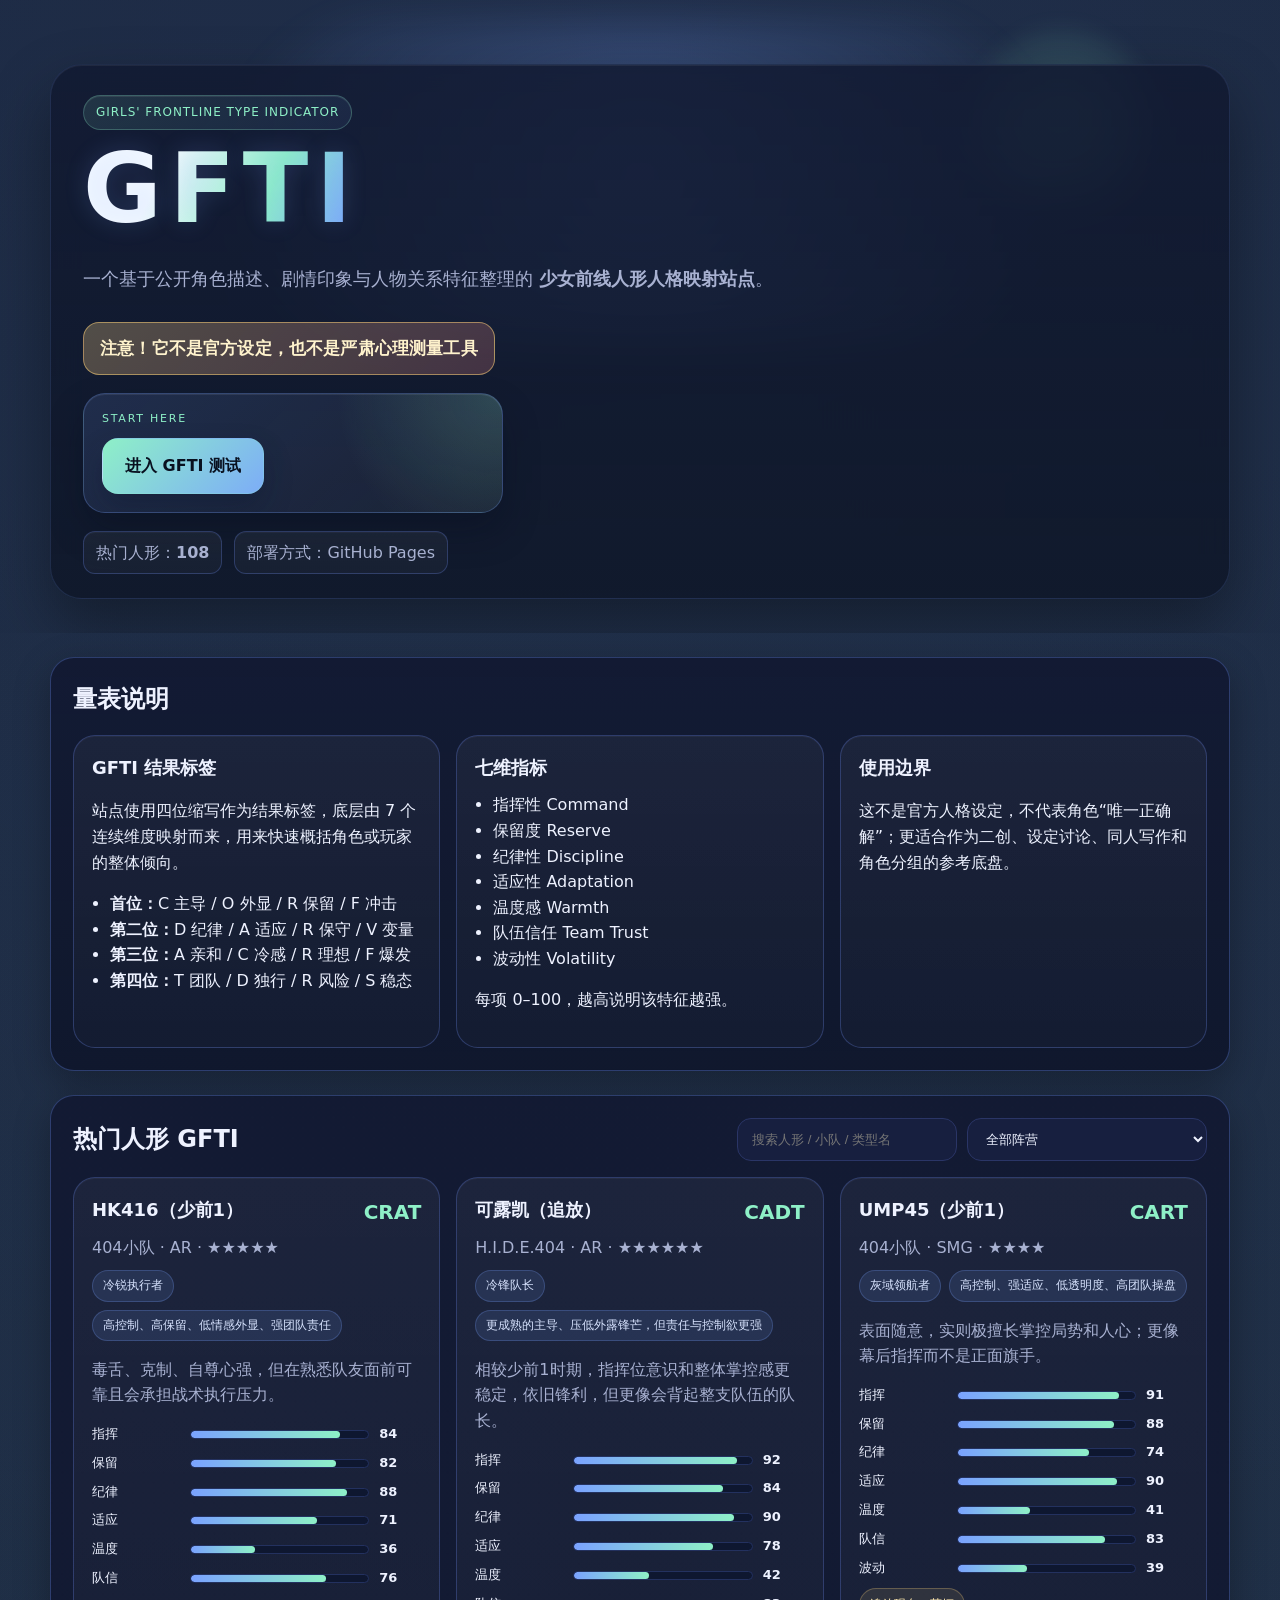
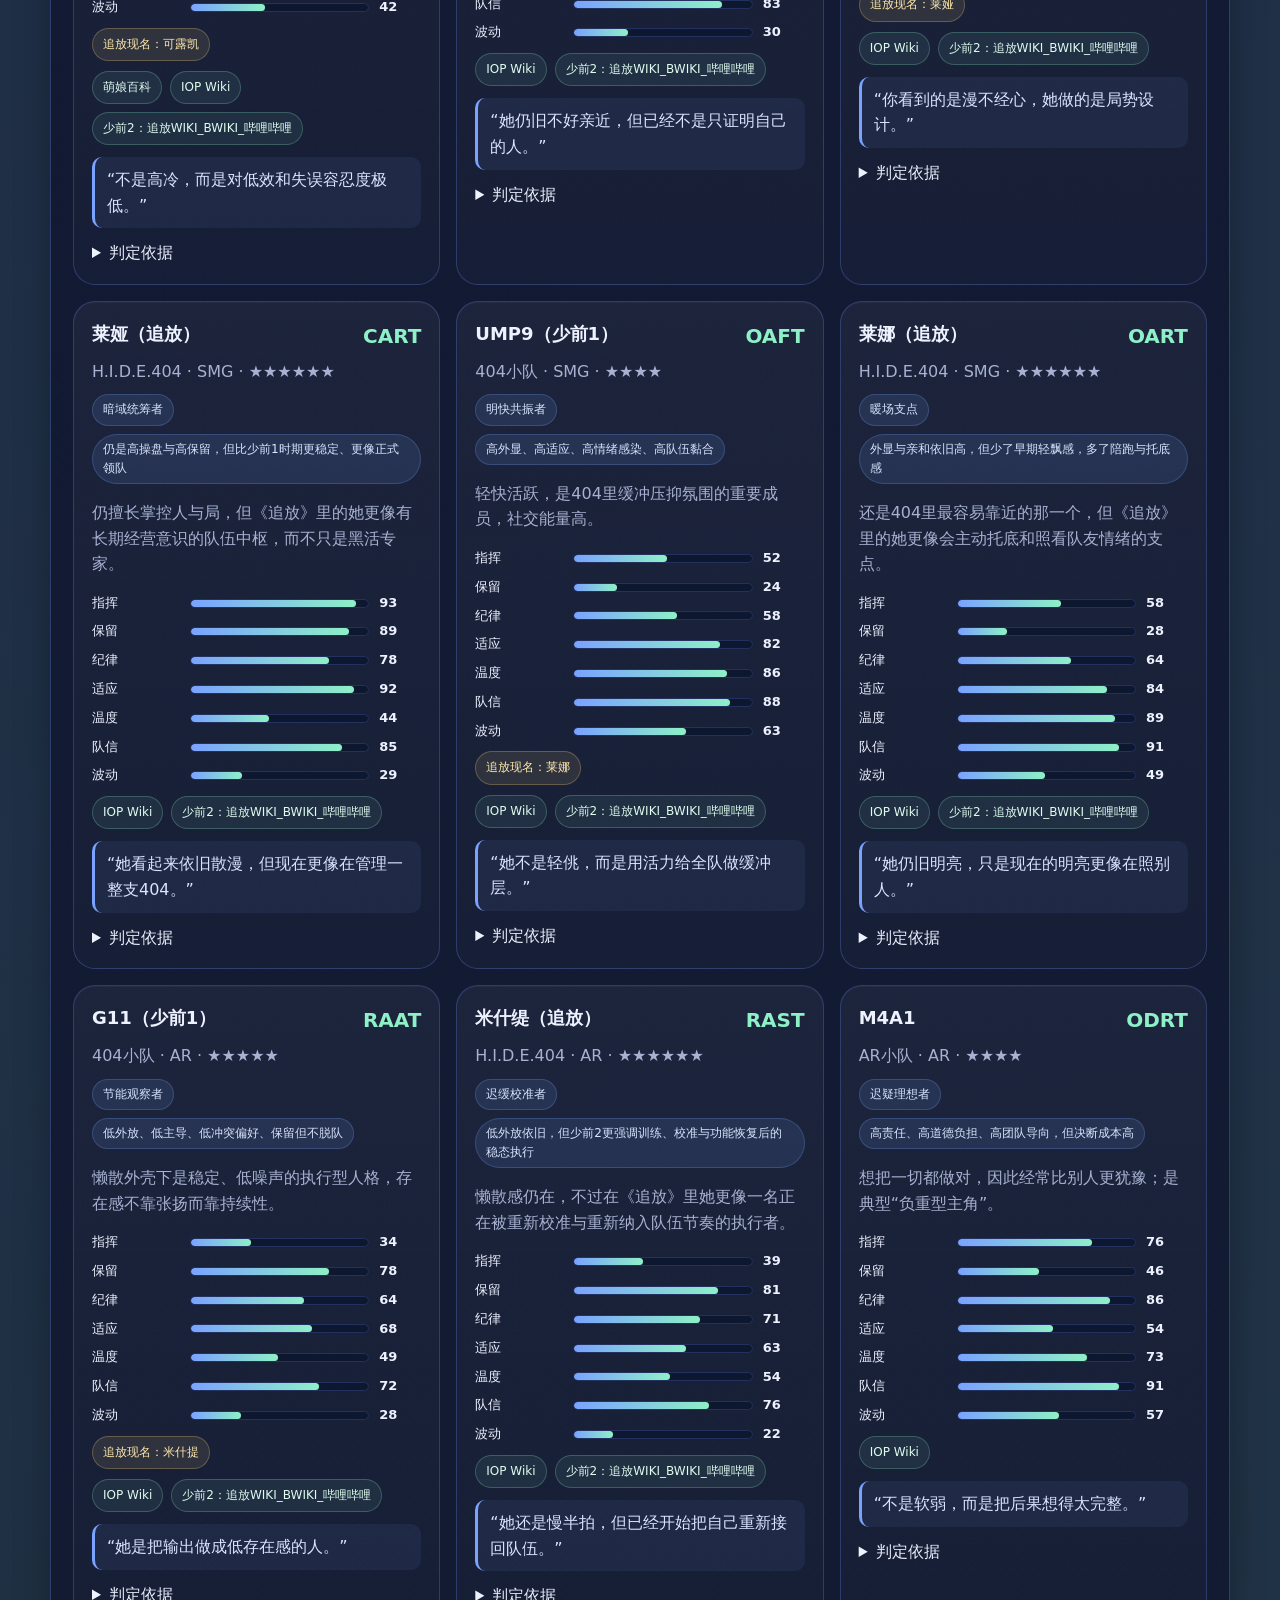
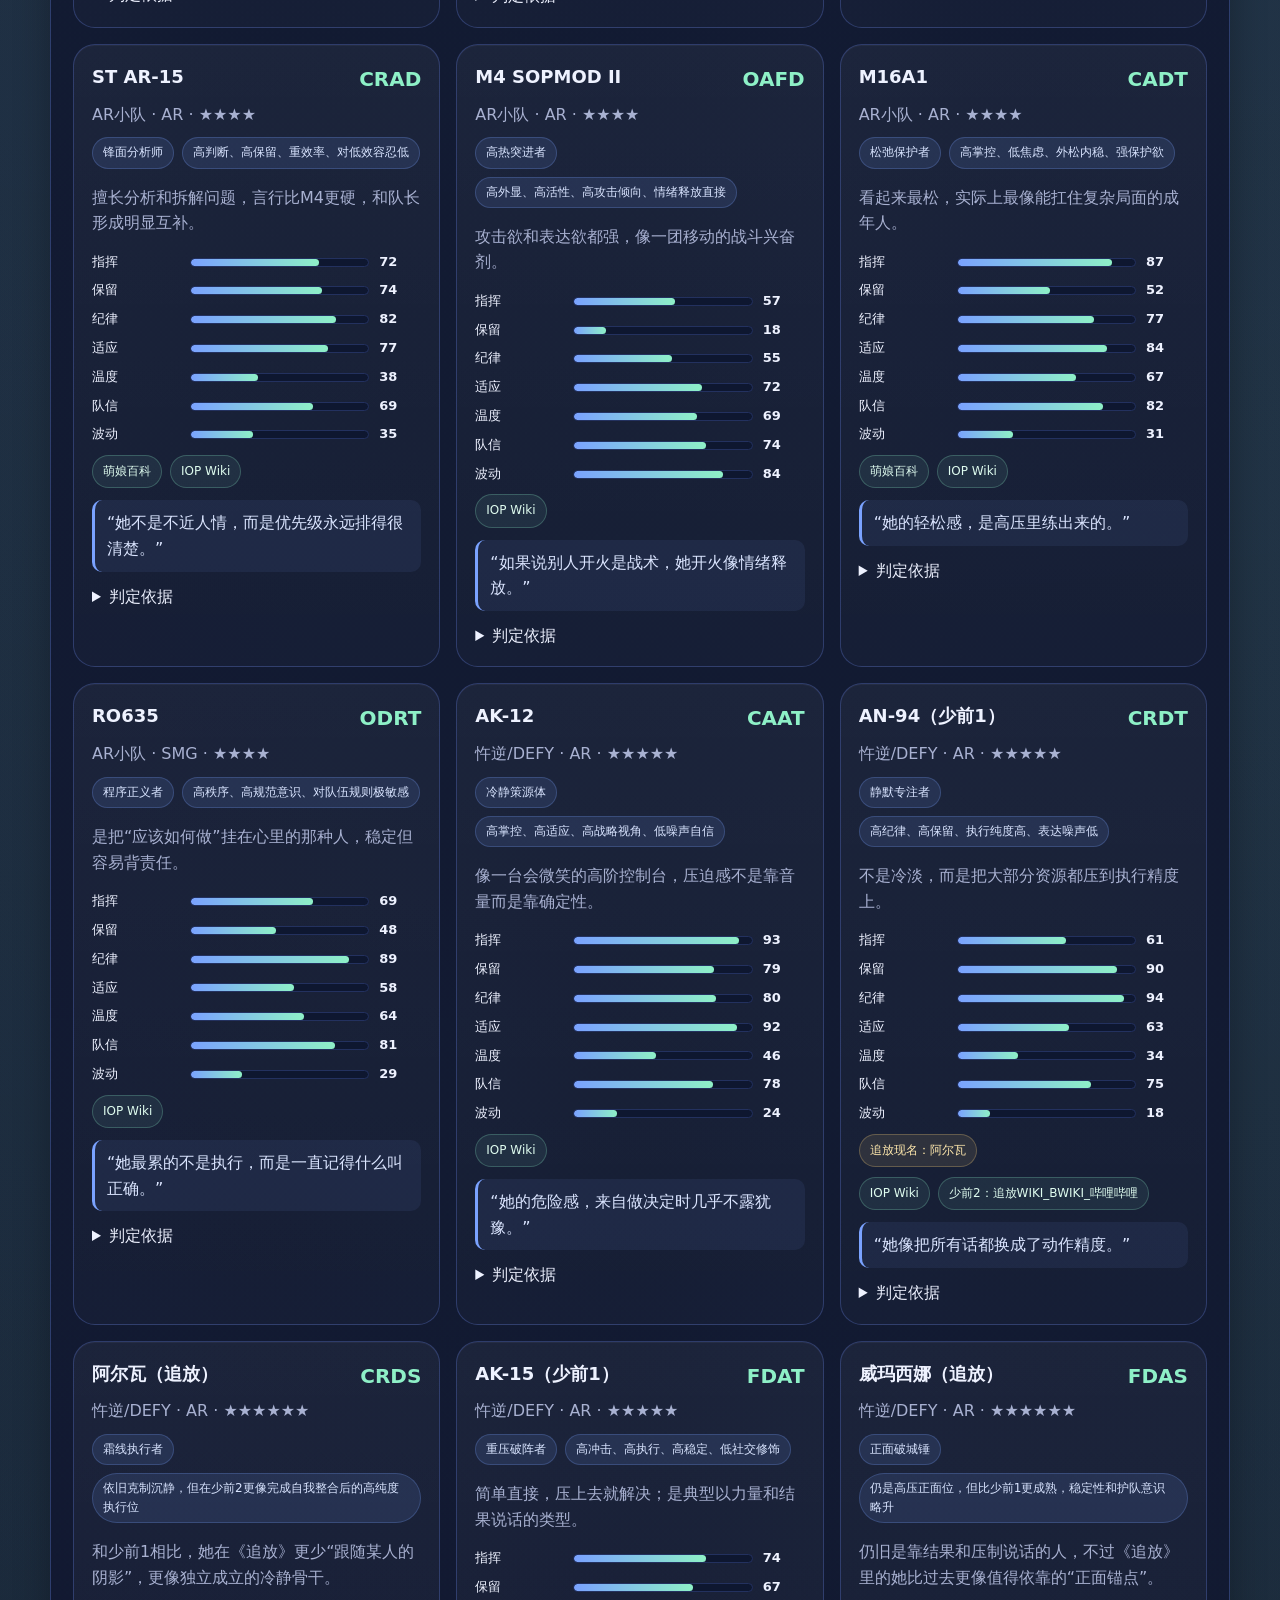
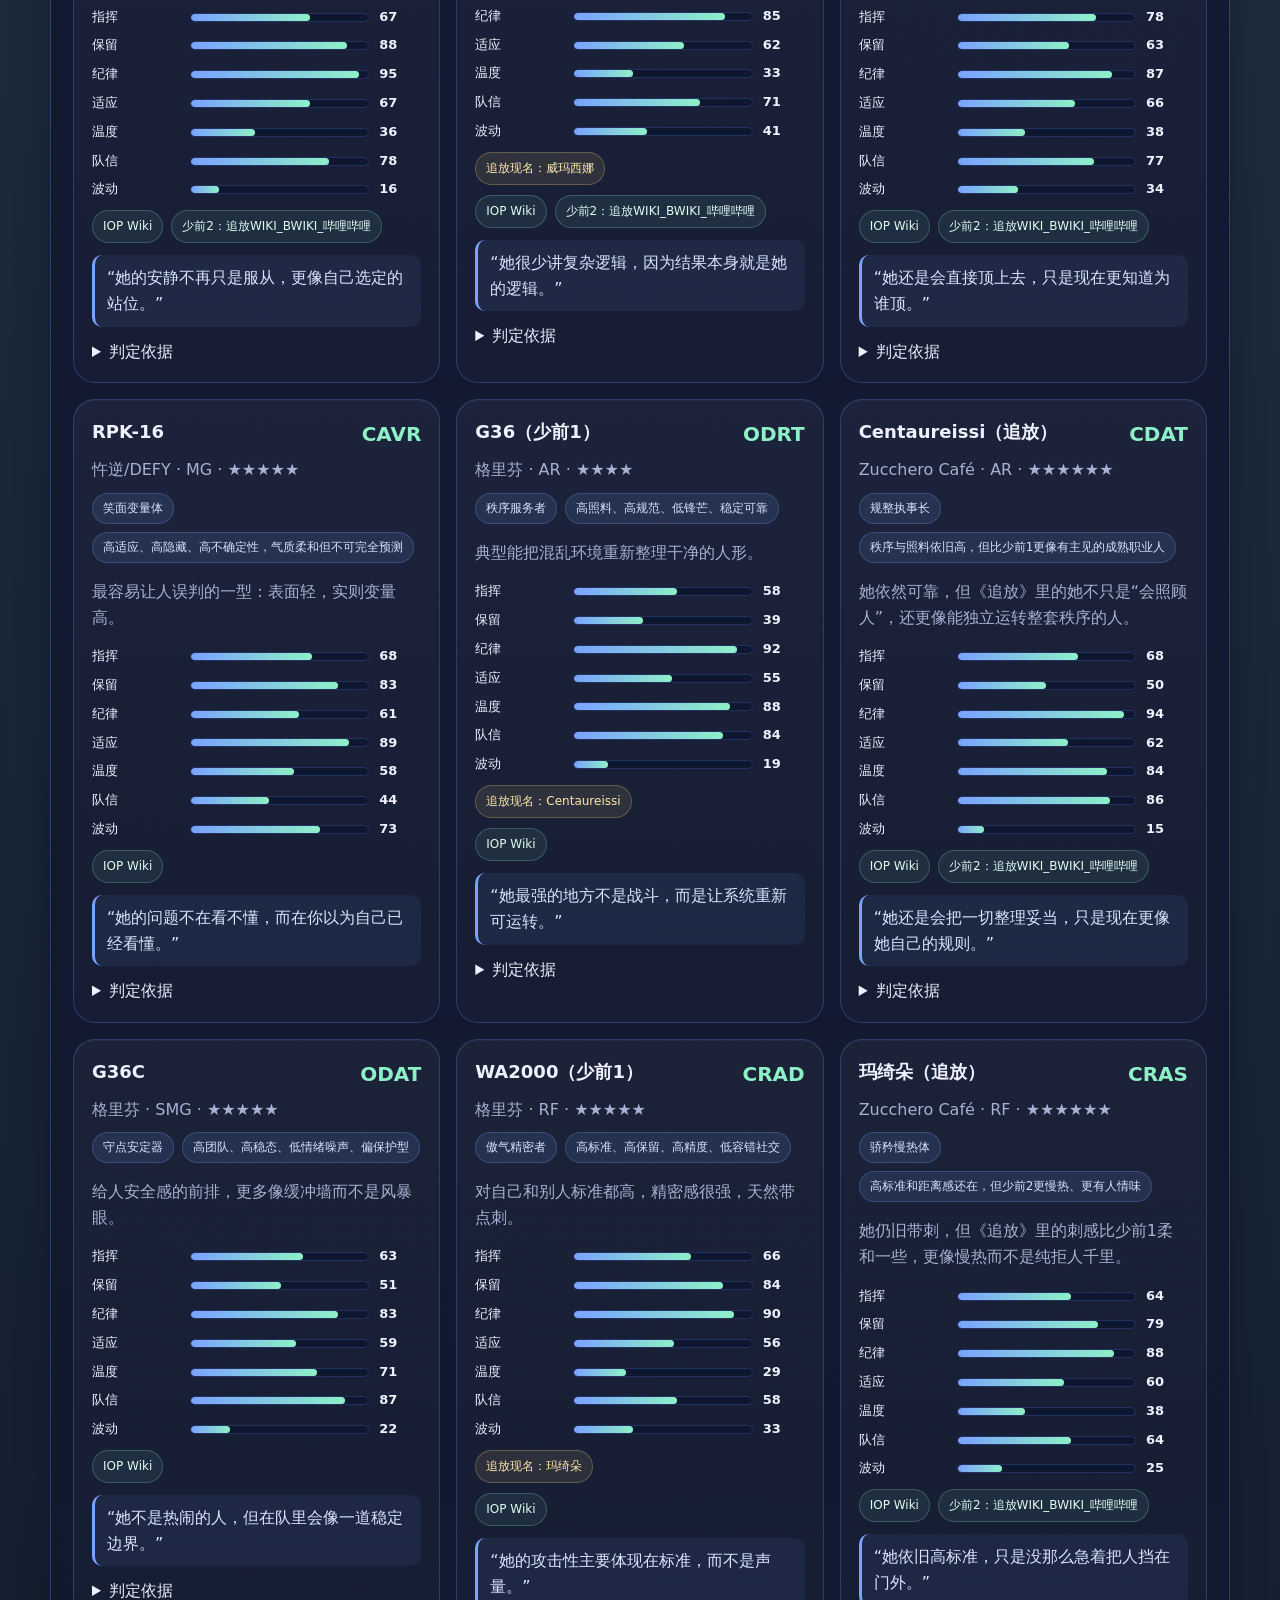
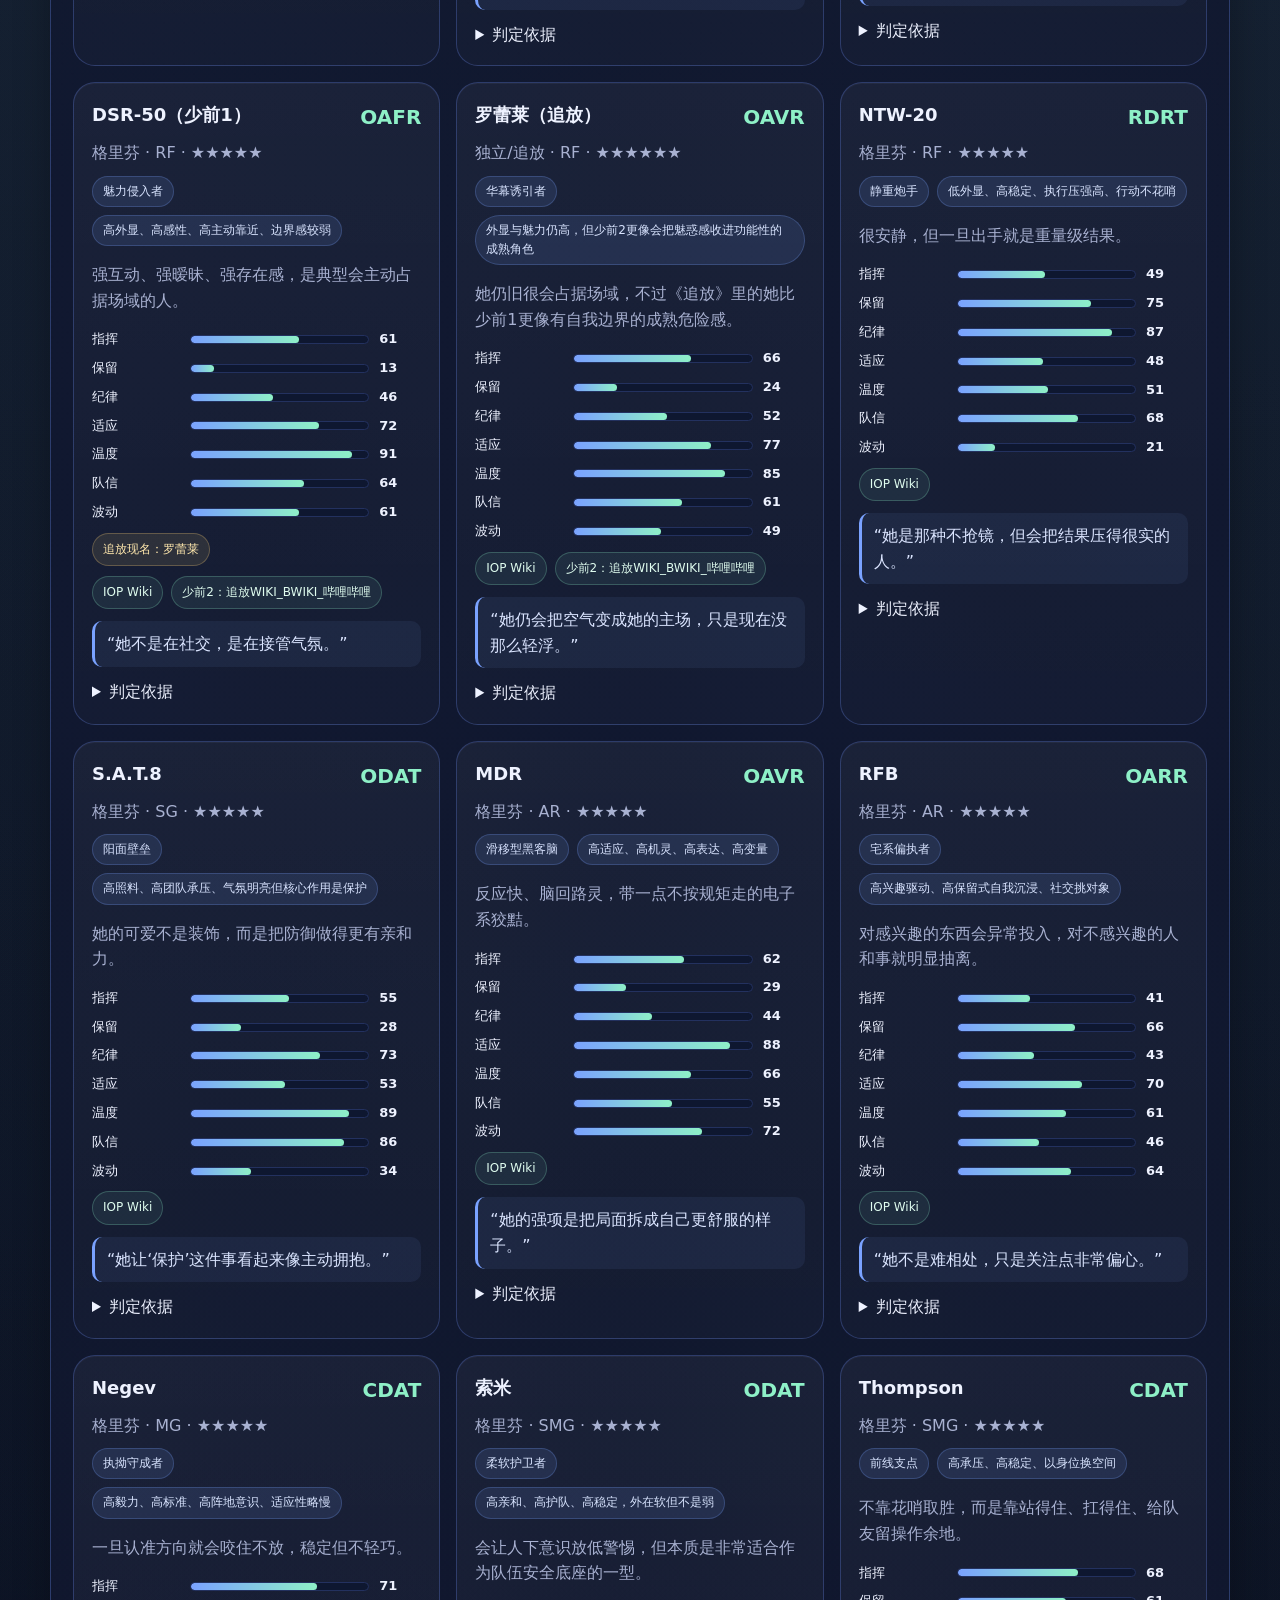
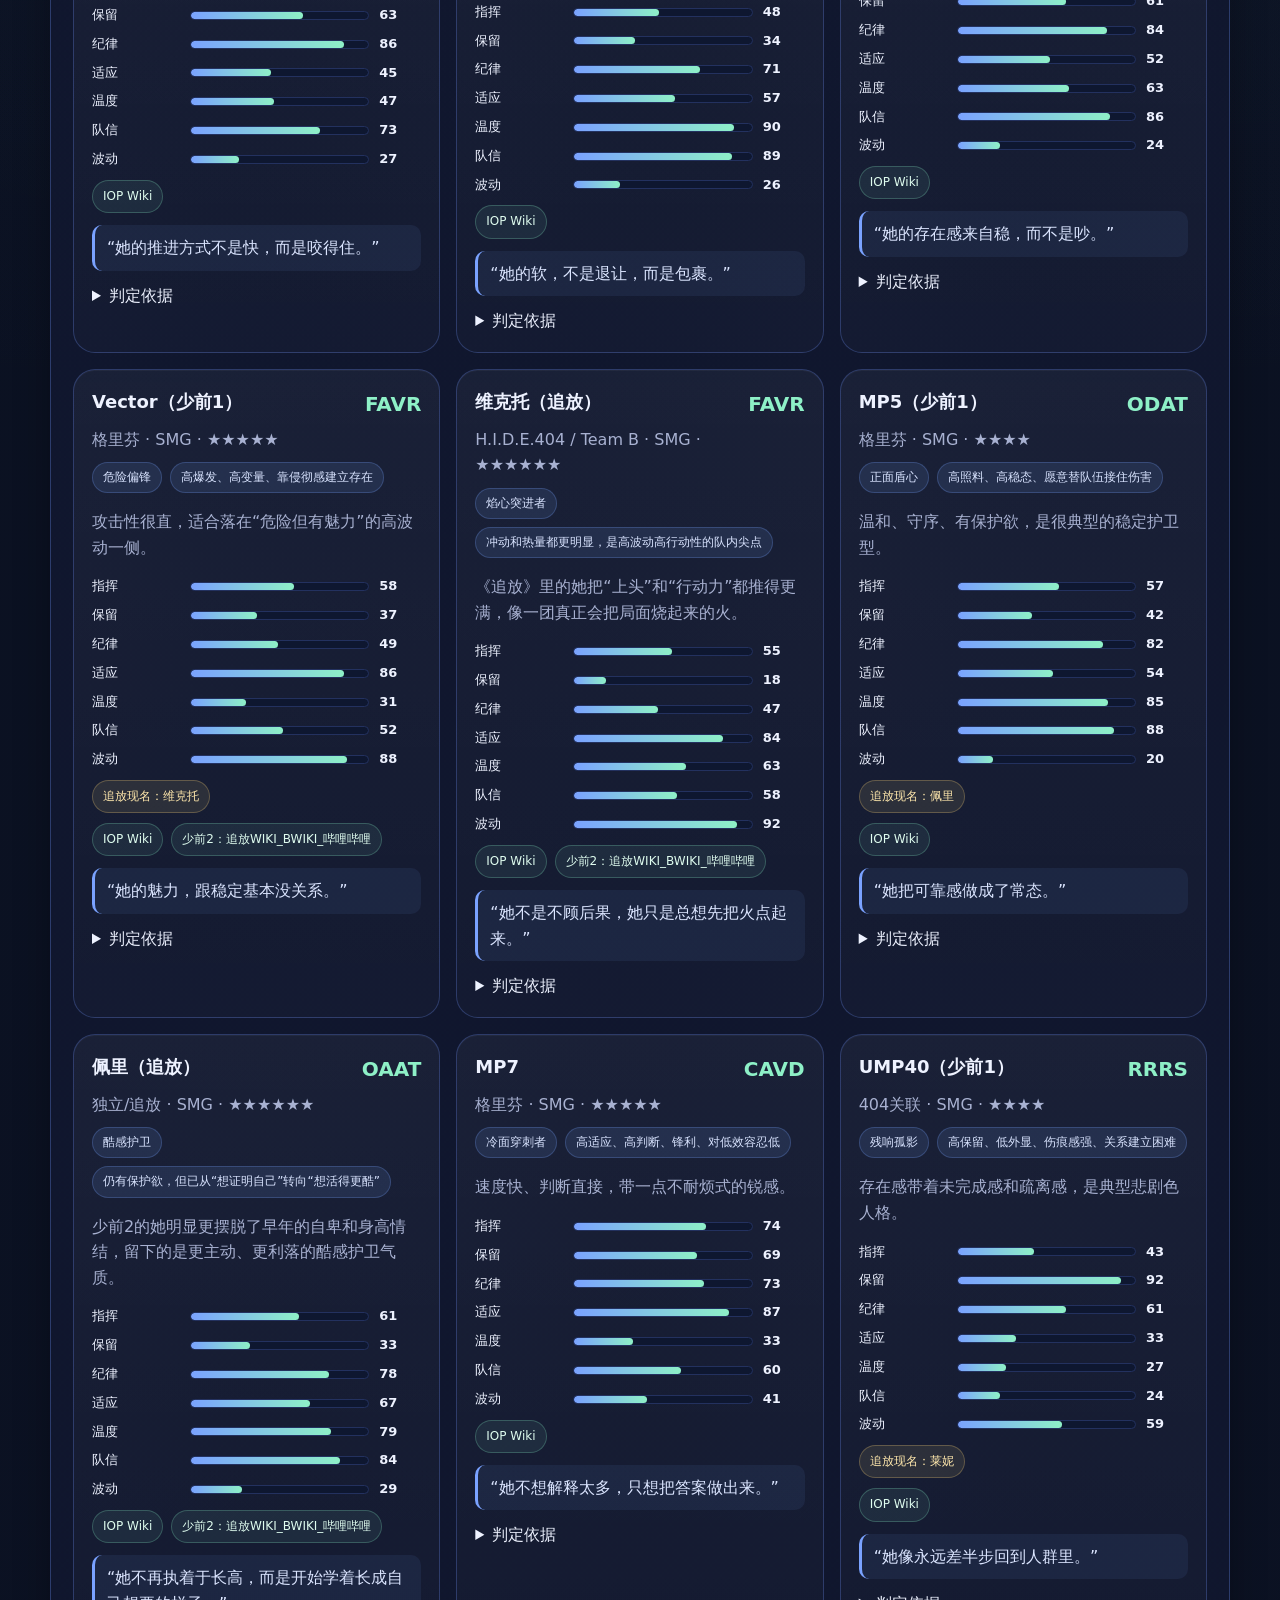
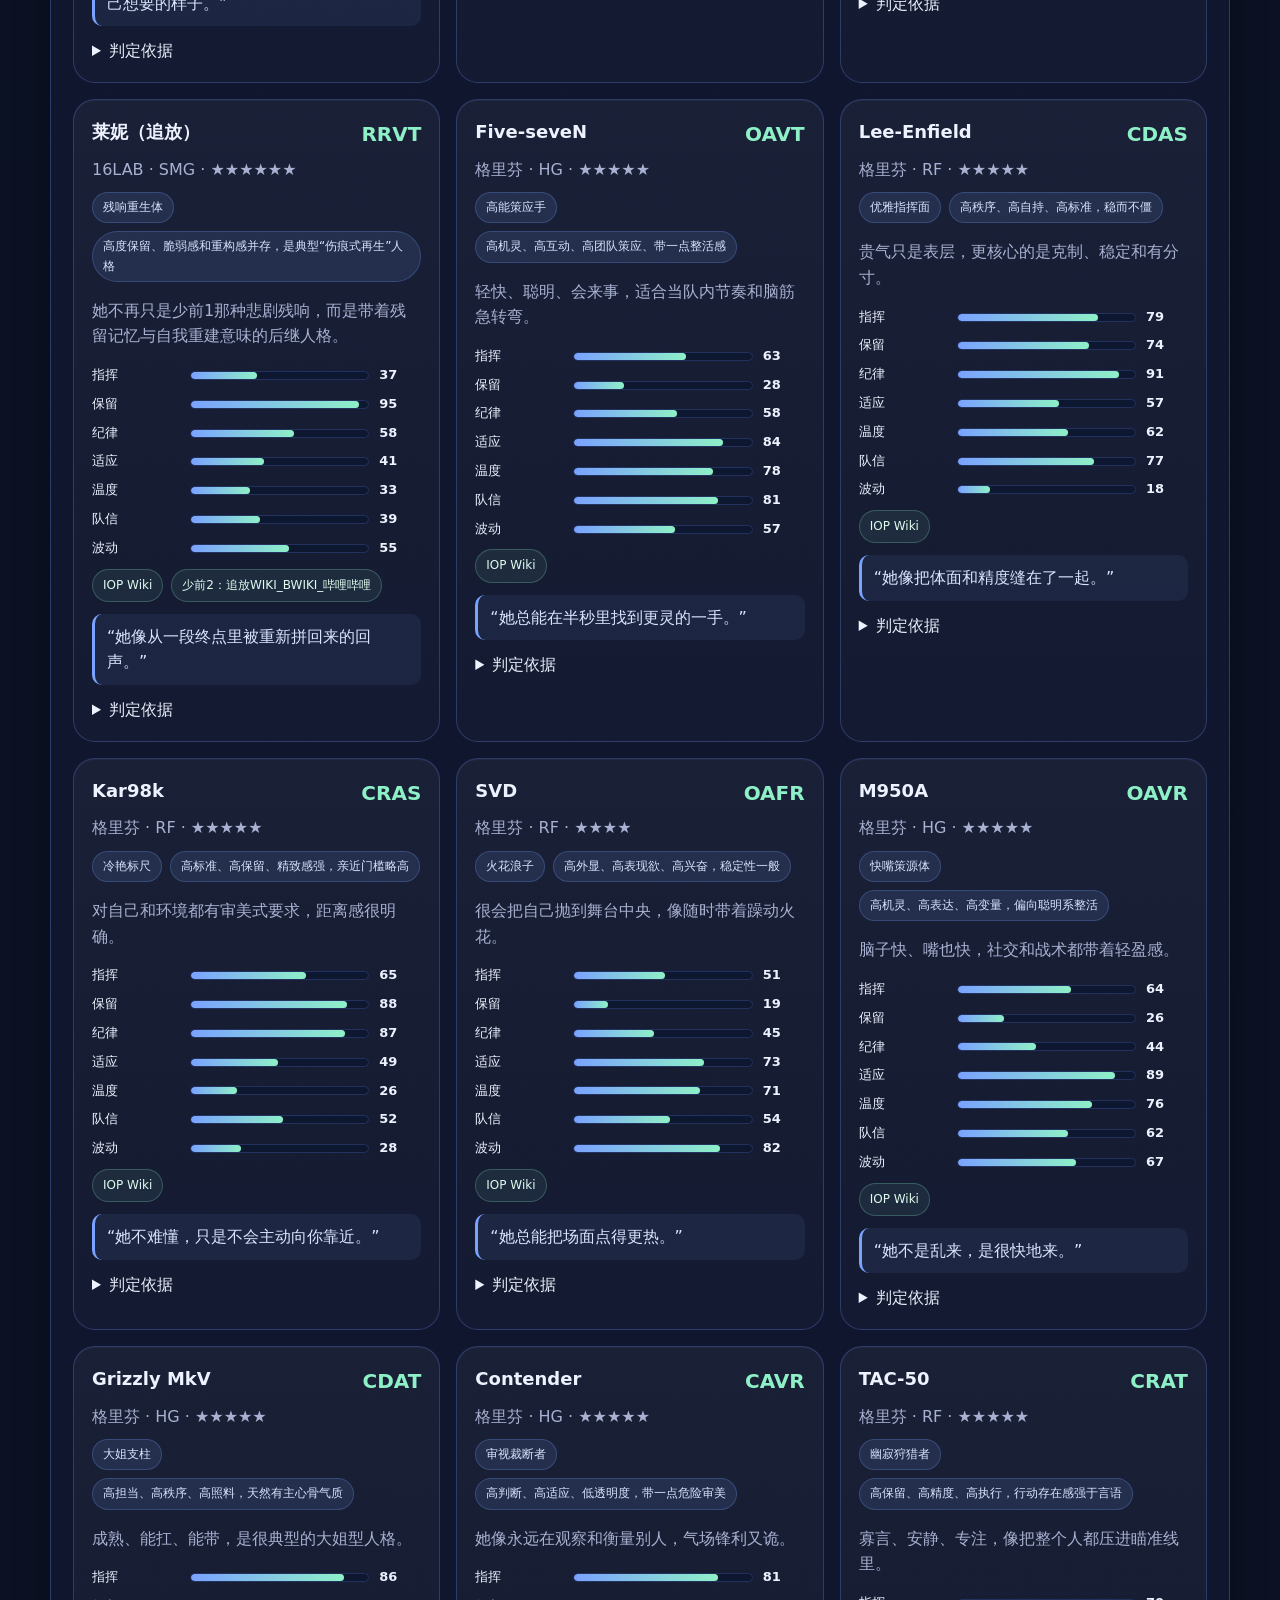
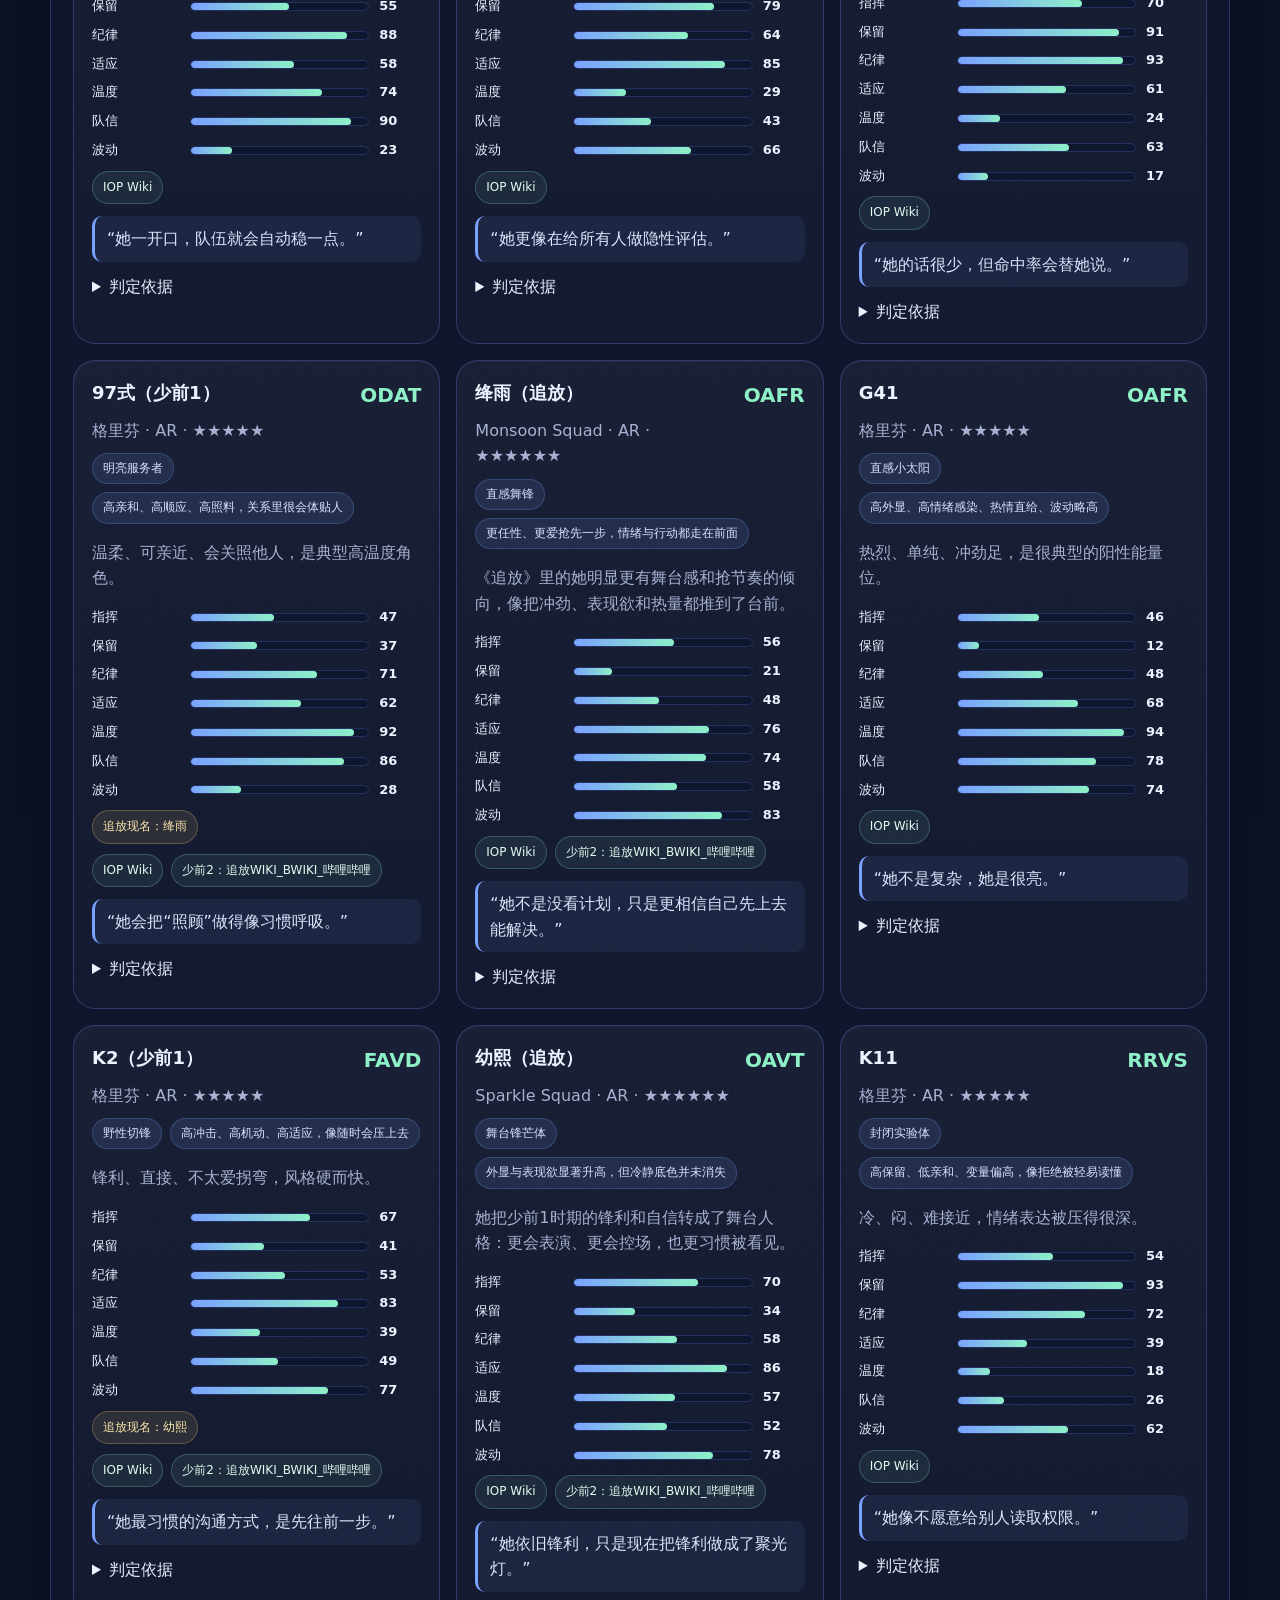
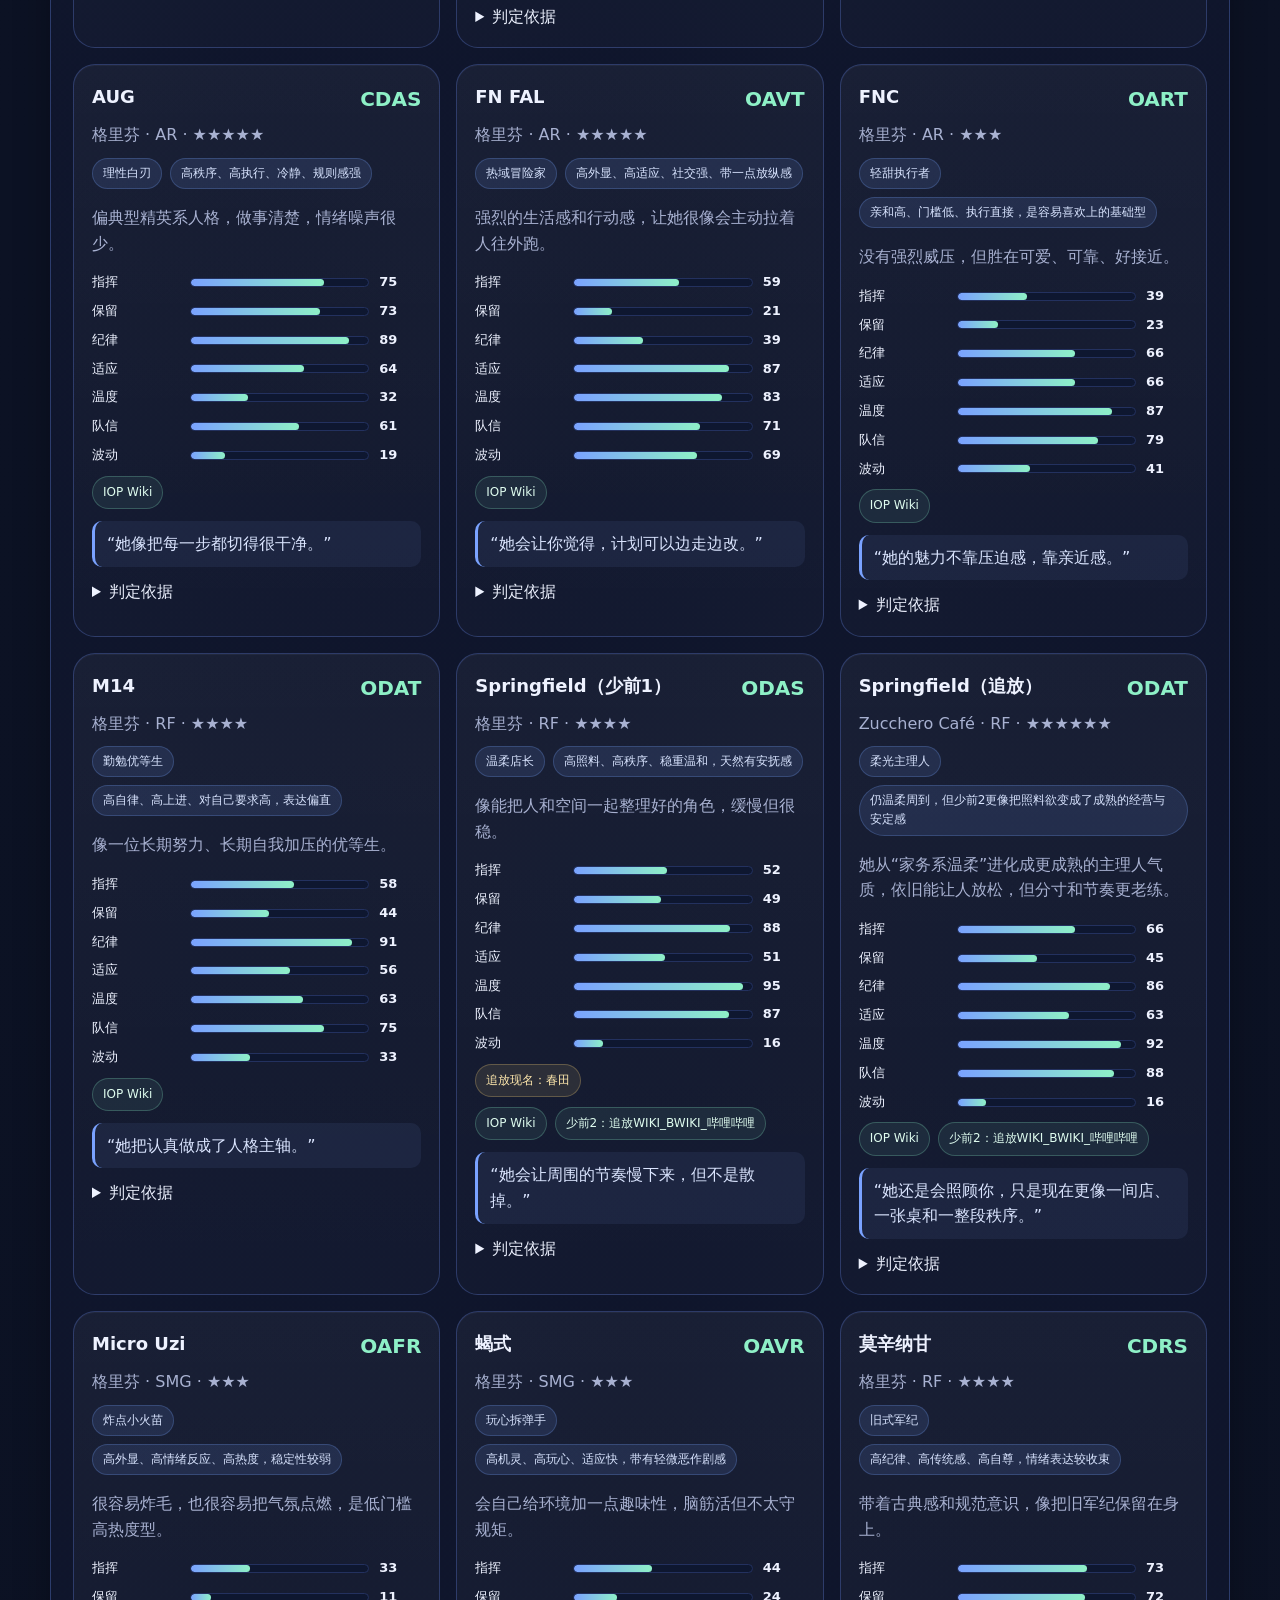
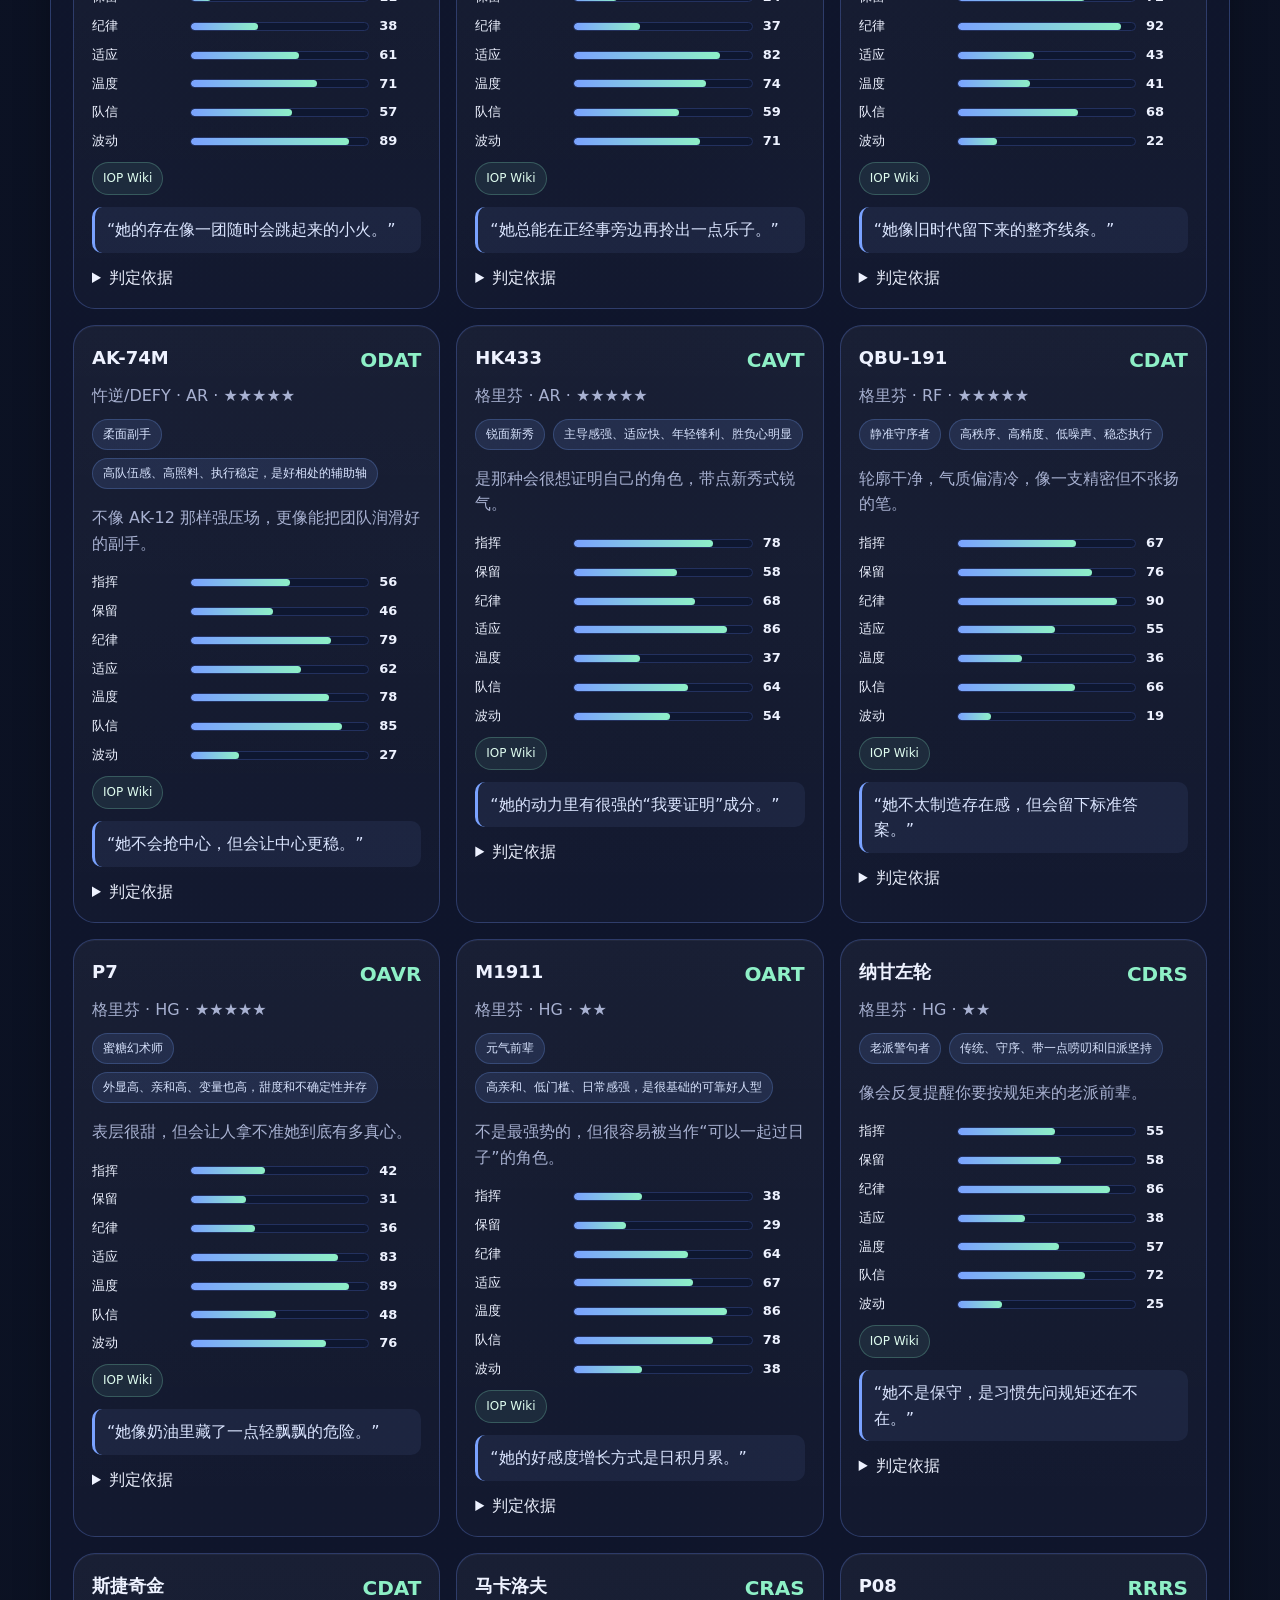
==== commit 641e66f3: "人形数据修正和补齐，核心算法重构，添加新功能" ====
--- a/index.html
+++ b/index.html
@@ -3,7 +3,7 @@
 <head>
   <meta charset="UTF-8" />
   <meta name="viewport" content="width=device-width, initial-scale=1.0" />
-  <title>GFTI / GFTI-Full · Girls' Frontline Type Indicator</title>
+  <title>GFTI · Girls' Frontline Type Indicator</title>
   <link rel="stylesheet" href="./style.css" />
 </head>
 <body>
@@ -22,7 +22,6 @@
       </div>
       <div class="meta">
         <span>热门人形：<strong id="popularCount">0</strong></span>
-        <span>Full模板：<strong id="fullCount">0</strong></span>
         <span>部署方式：GitHub Pages</span>
       </div>
     </div>
@@ -35,8 +34,8 @@
       </div>
       <div class="grid intro-grid">
         <article class="card">
-          <h3>GFTI 四码</h3>
-          <p>站点使用四码作为可传播标签，底层由 7 个连续维度映射而来。</p>
+          <h3>GFTI 结果标签</h3>
+          <p>站点使用四位缩写作为结果标签，底层由 7 个连续维度映射而来，用来快速概括角色或玩家的整体倾向。</p>
           <ul>
             <li><strong>首位：</strong>C 主导 / O 外显 / R 保留 / F 冲击</li>
             <li><strong>第二位：</strong>D 纪律 / A 适应 / R 保守 / V 变量</li>
@@ -45,7 +44,7 @@
           </ul>
         </article>
         <article class="card">
-          <h3>GFTI-Full 七维</h3>
+          <h3>七维指标</h3>
           <ul>
             <li>指挥性 Command</li>
             <li>保留度 Reserve</li>
@@ -97,36 +96,13 @@
       </div>
     </section>
 
-    <section class="panel">
-      <div class="panel-head">
-        <h2>GFTI-Full 模板</h2>
-      </div>
-      <p class="muted">
-        这里放的是可继续补数的全量量表模板。当前已预置热门与高可见人形的名称骨架，
-        你可以直接编辑 <code>data/gfti-full-template.json</code> 继续扩充。
-      </p>
-      <div class="table-wrap">
-        <table id="fullTable">
-          <thead>
-            <tr>
-              <th>人形</th>
-              <th>GFTI</th>
-              <th>类型名</th>
-              <th>备注</th>
-            </tr>
-          </thead>
-          <tbody></tbody>
-        </table>
-      </div>
-    </section>
   </main>
 
   <footer class="footer wrap">
-    <p>GFTI / GFTI-Full · Fan-made taxonomy for Girls' Frontline dolls.</p>
+    <p>GFTI · Fan-made taxonomy for Girls' Frontline dolls.</p>
   </footer>
 
   <script src="./data/popular.js"></script>
-  <script src="./data/full-template.js"></script>
   <script src="./app.js"></script>
 </body>
 </html>
--- a/style.css
+++ b/style.css
@@ -535,6 +535,14 @@
 }
 .source-block span, .source-block em { color: var(--muted); font-style: normal; }
 .meta-box { border-top:1px solid rgba(255,255,255,.08); padding-top:12px; }
+.result-warning {
+  margin: 12px 0 0;
+  padding: 12px 14px;
+  border: 1px solid rgba(255, 212, 121, 0.32);
+  border-radius: 14px;
+  background: rgba(255, 212, 121, 0.08);
+  color: #ffe8ad;
+}
 
 @media (max-width: 900px) {
   .result-hero { grid-template-columns: 1fr; }
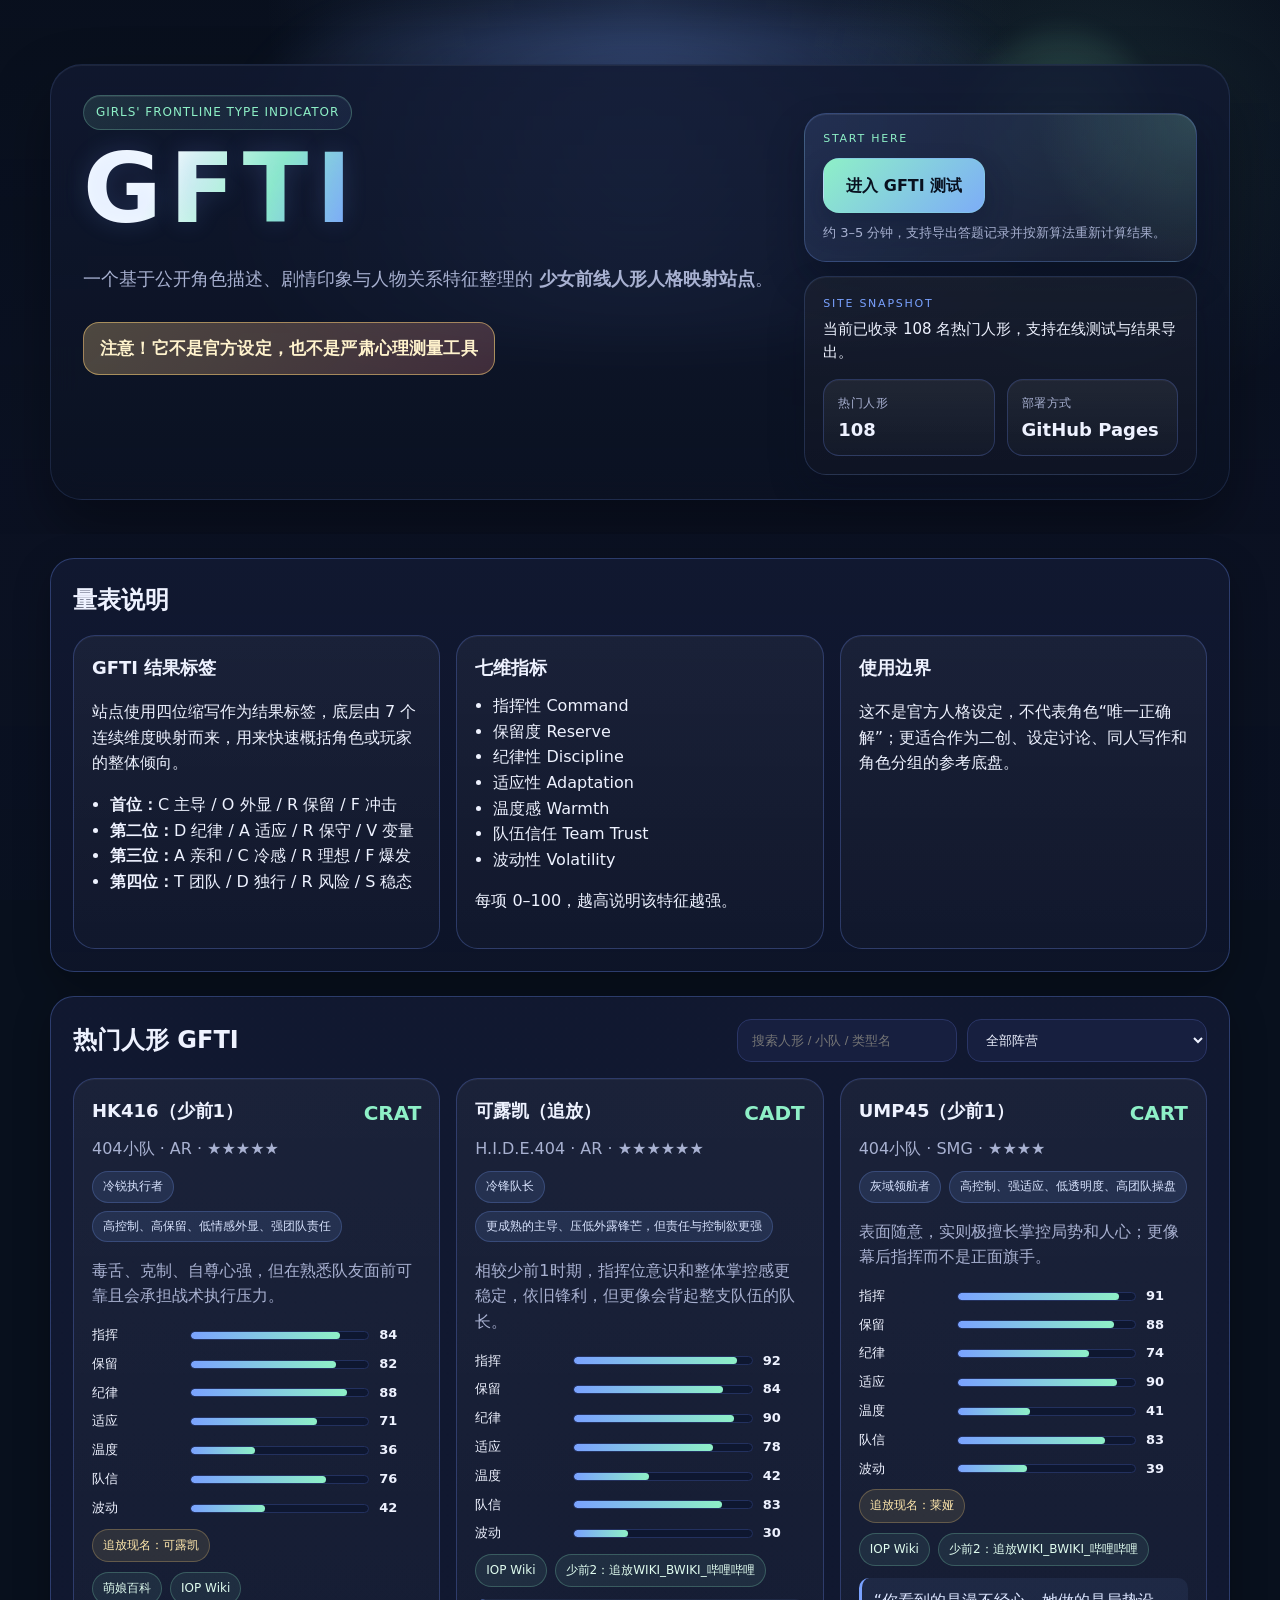
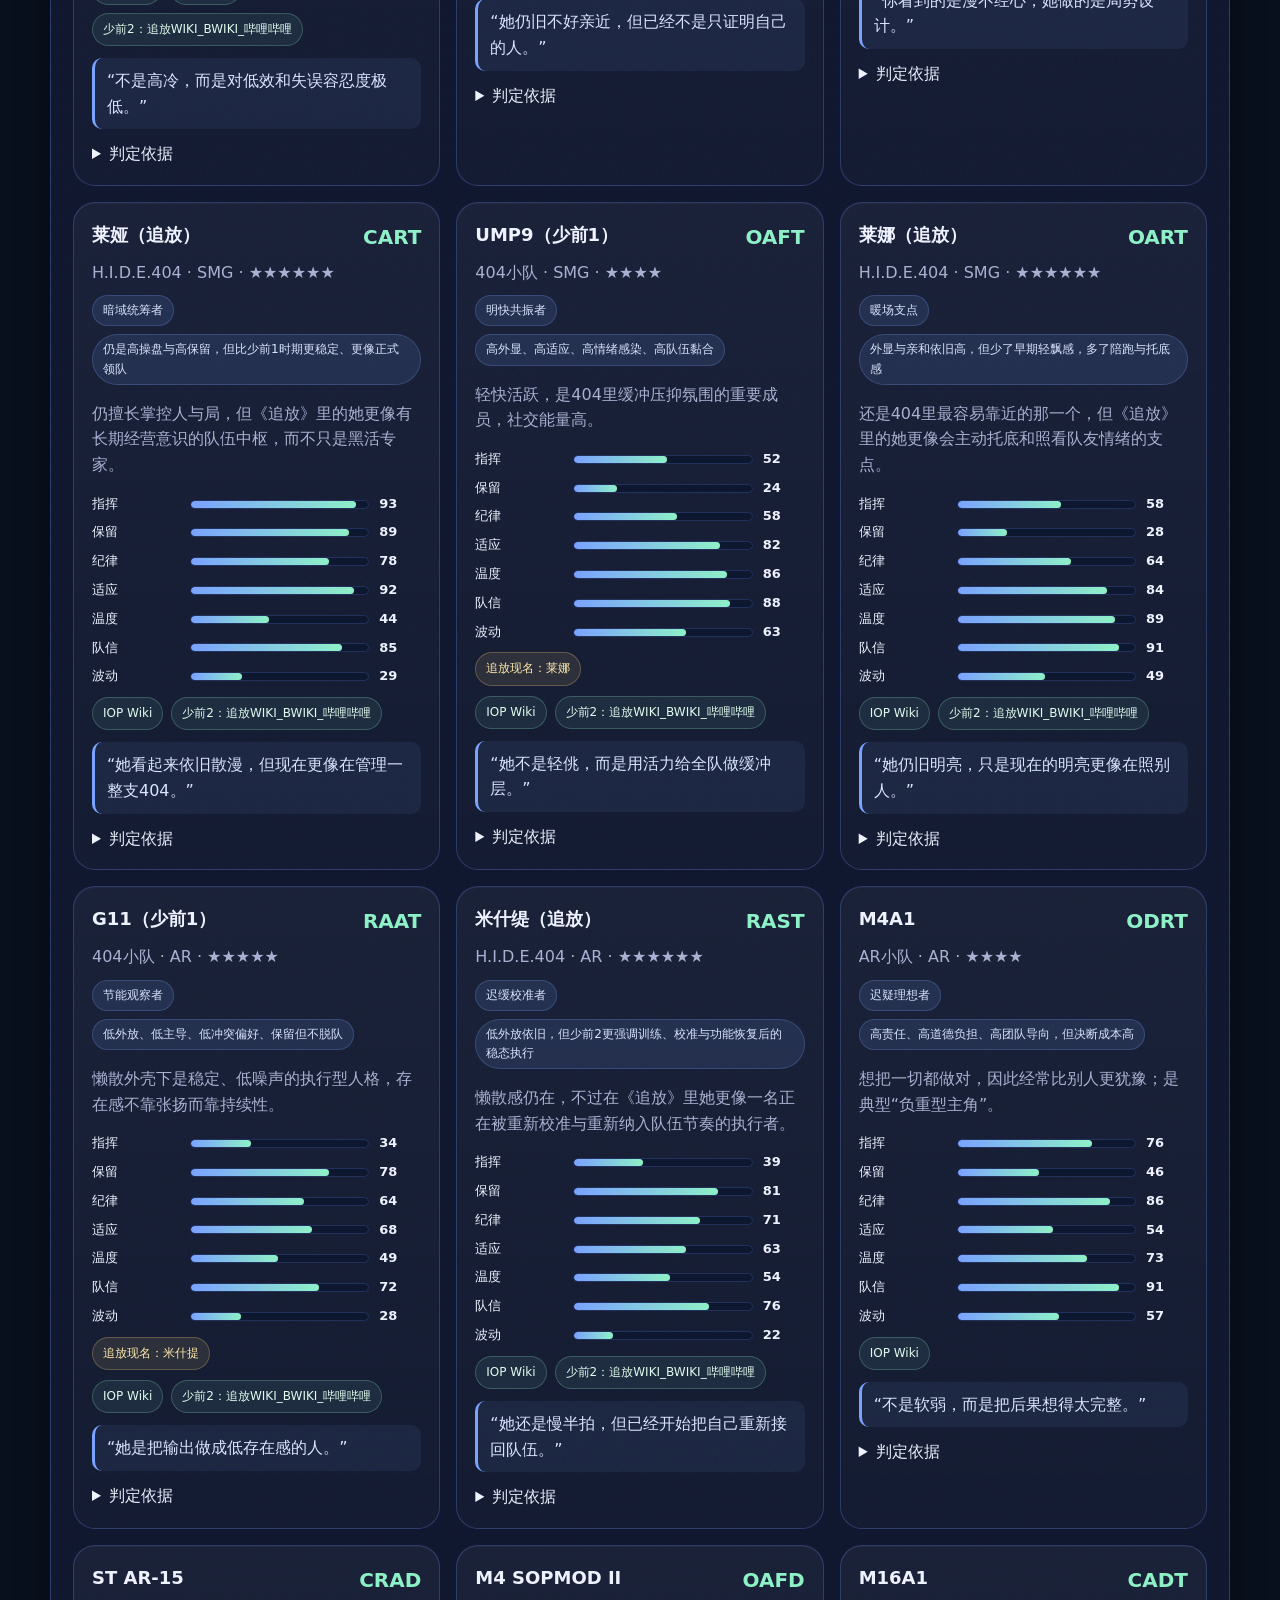
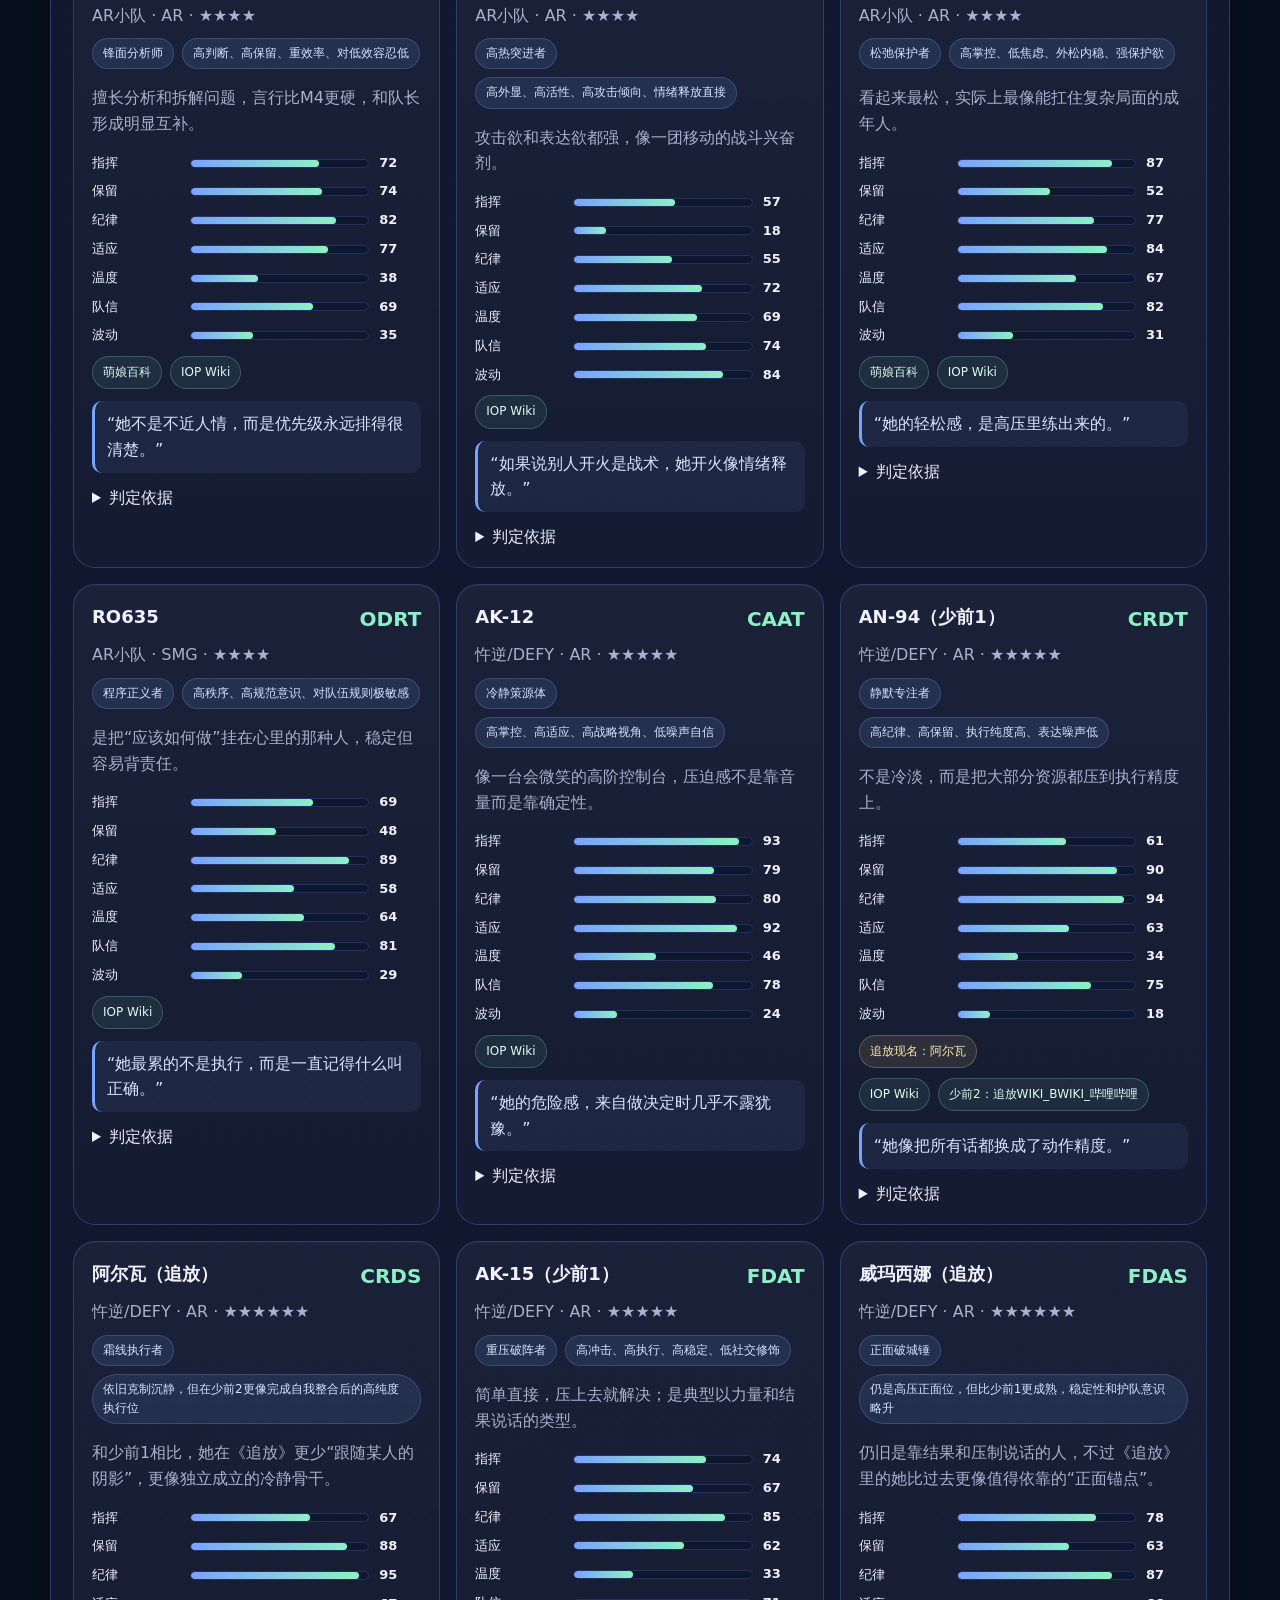
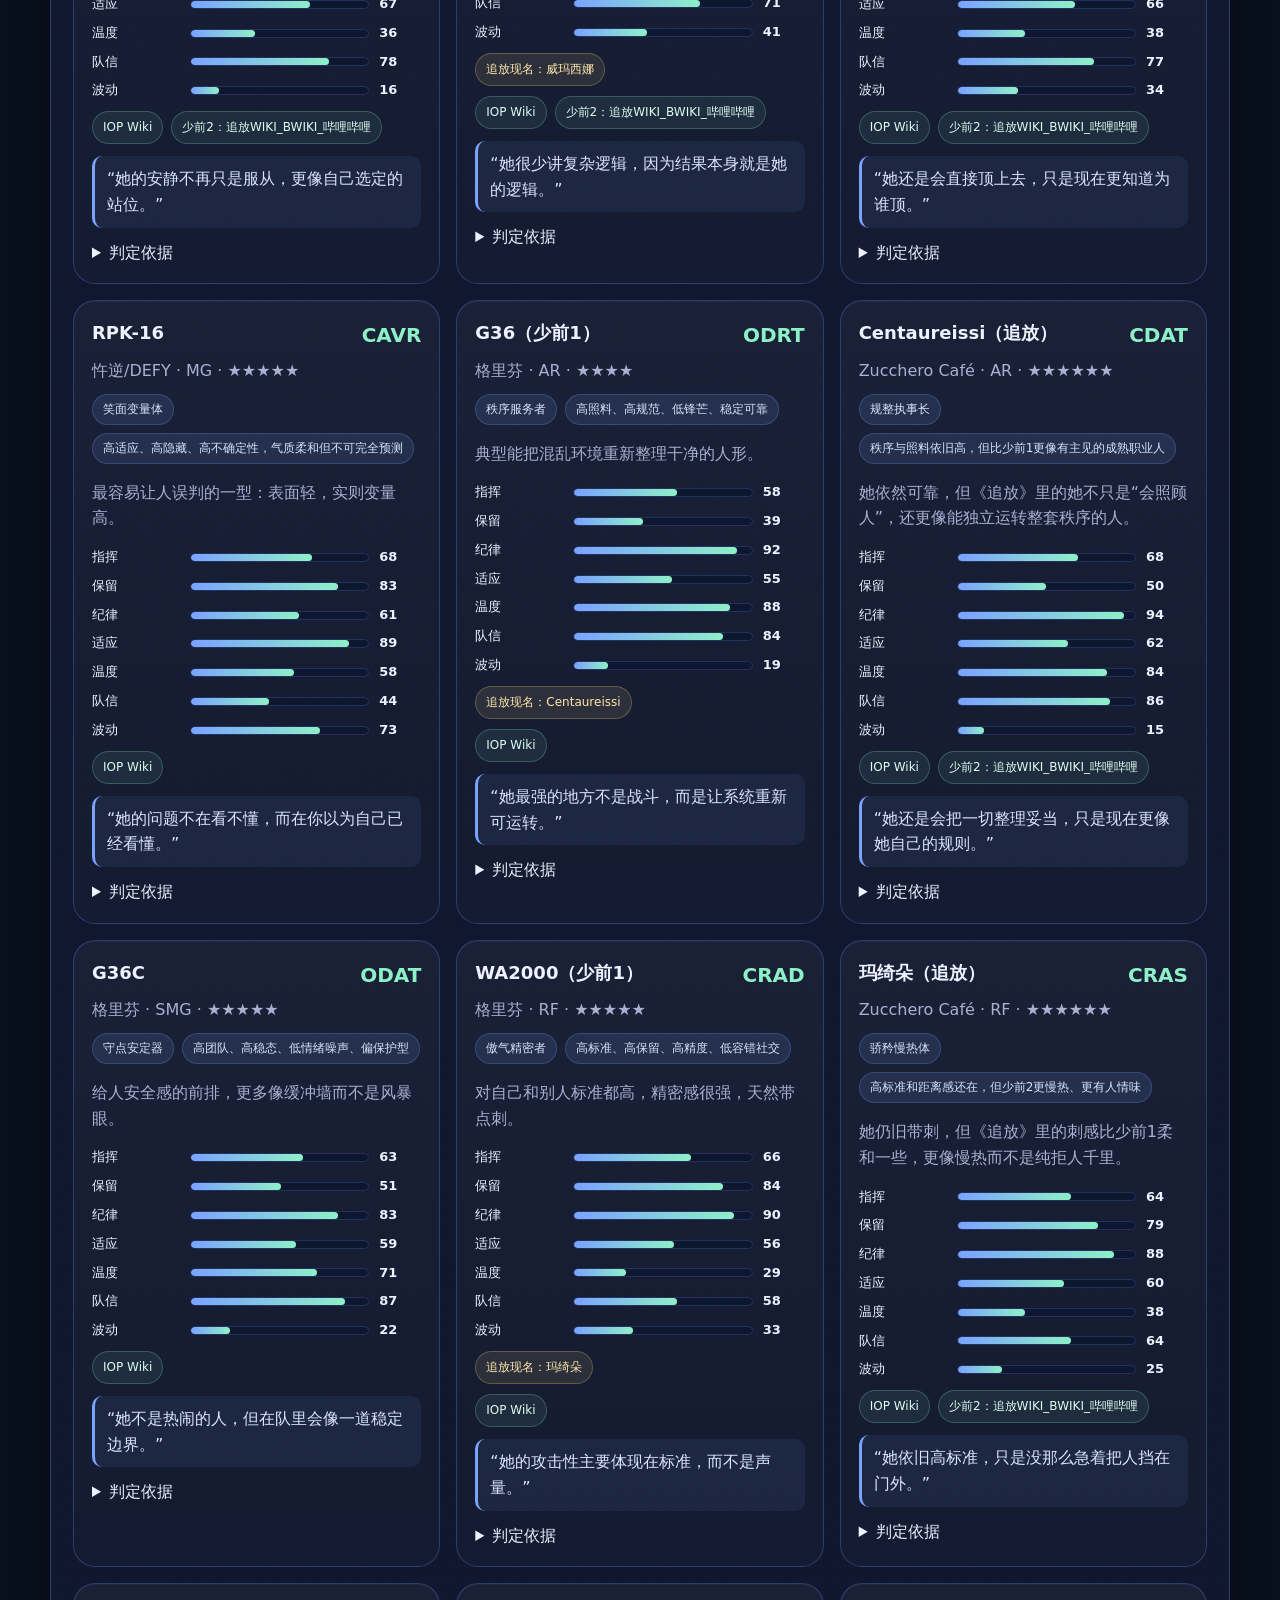
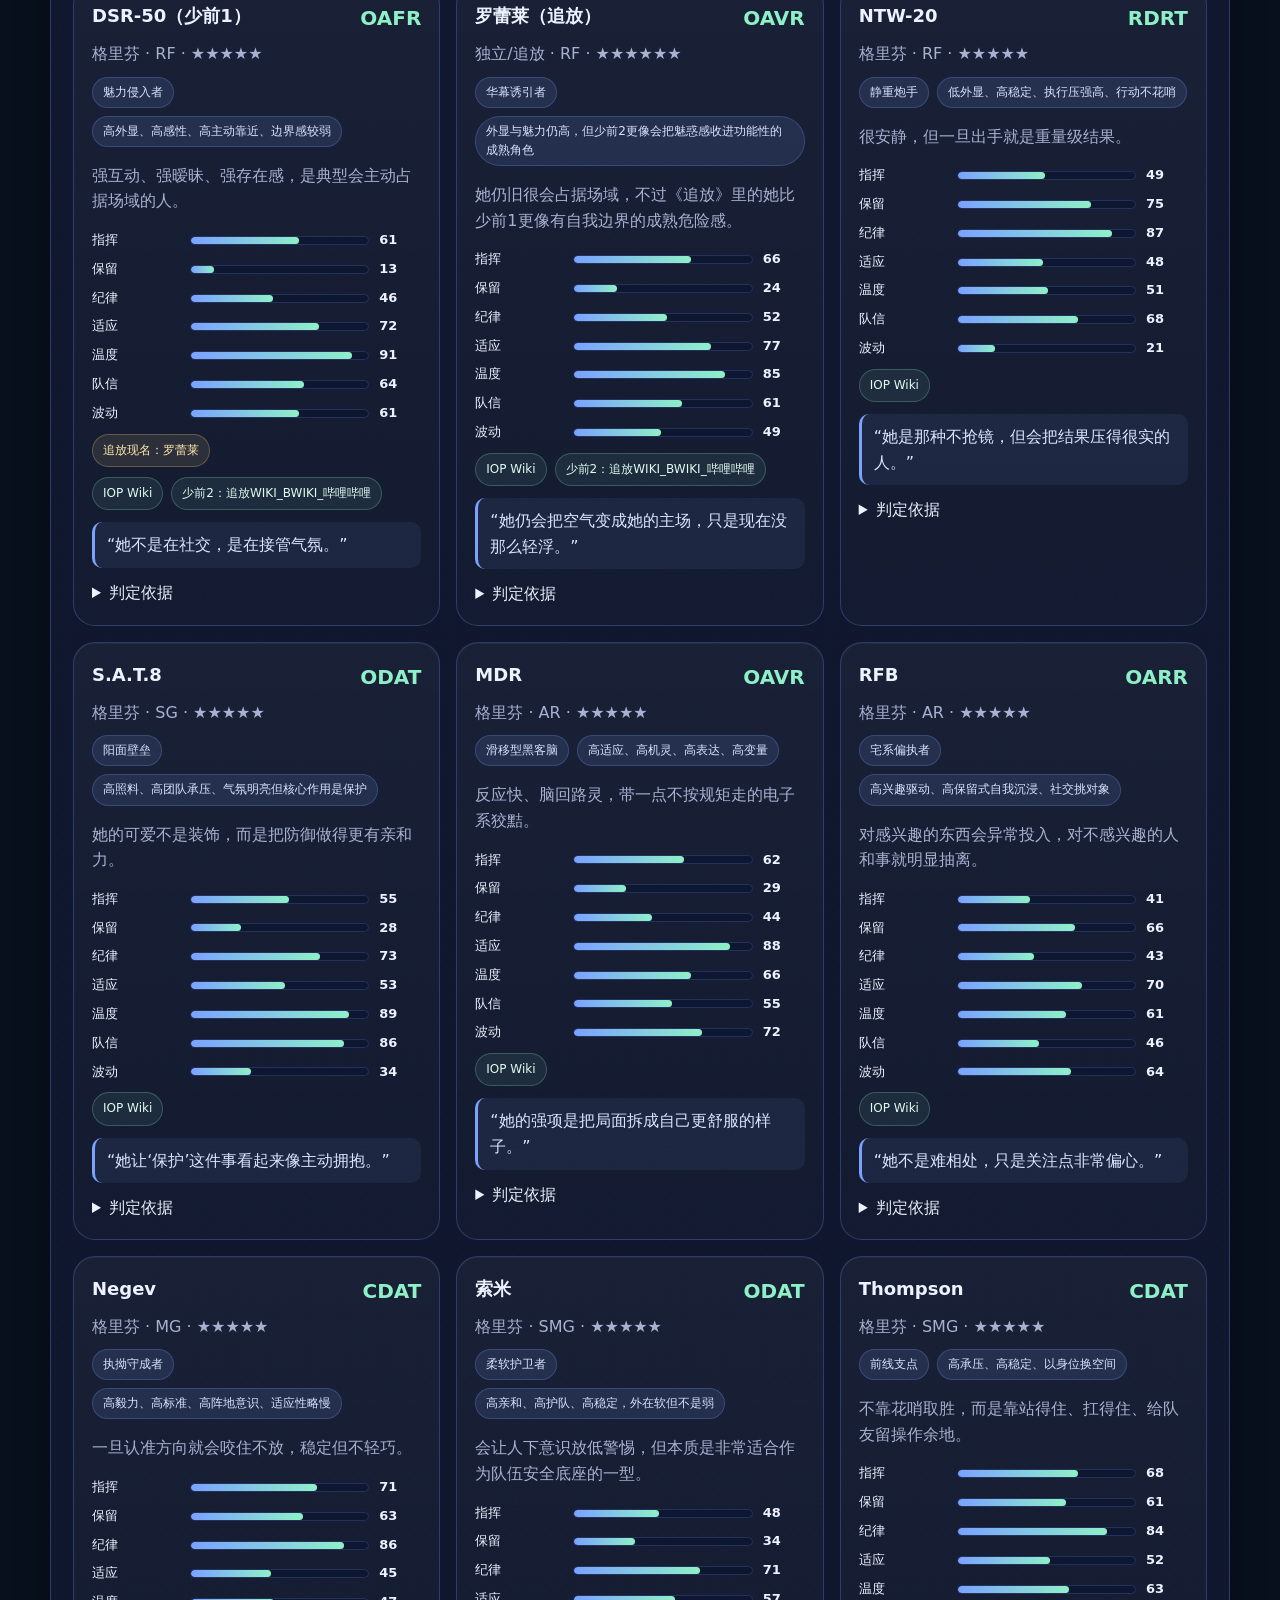
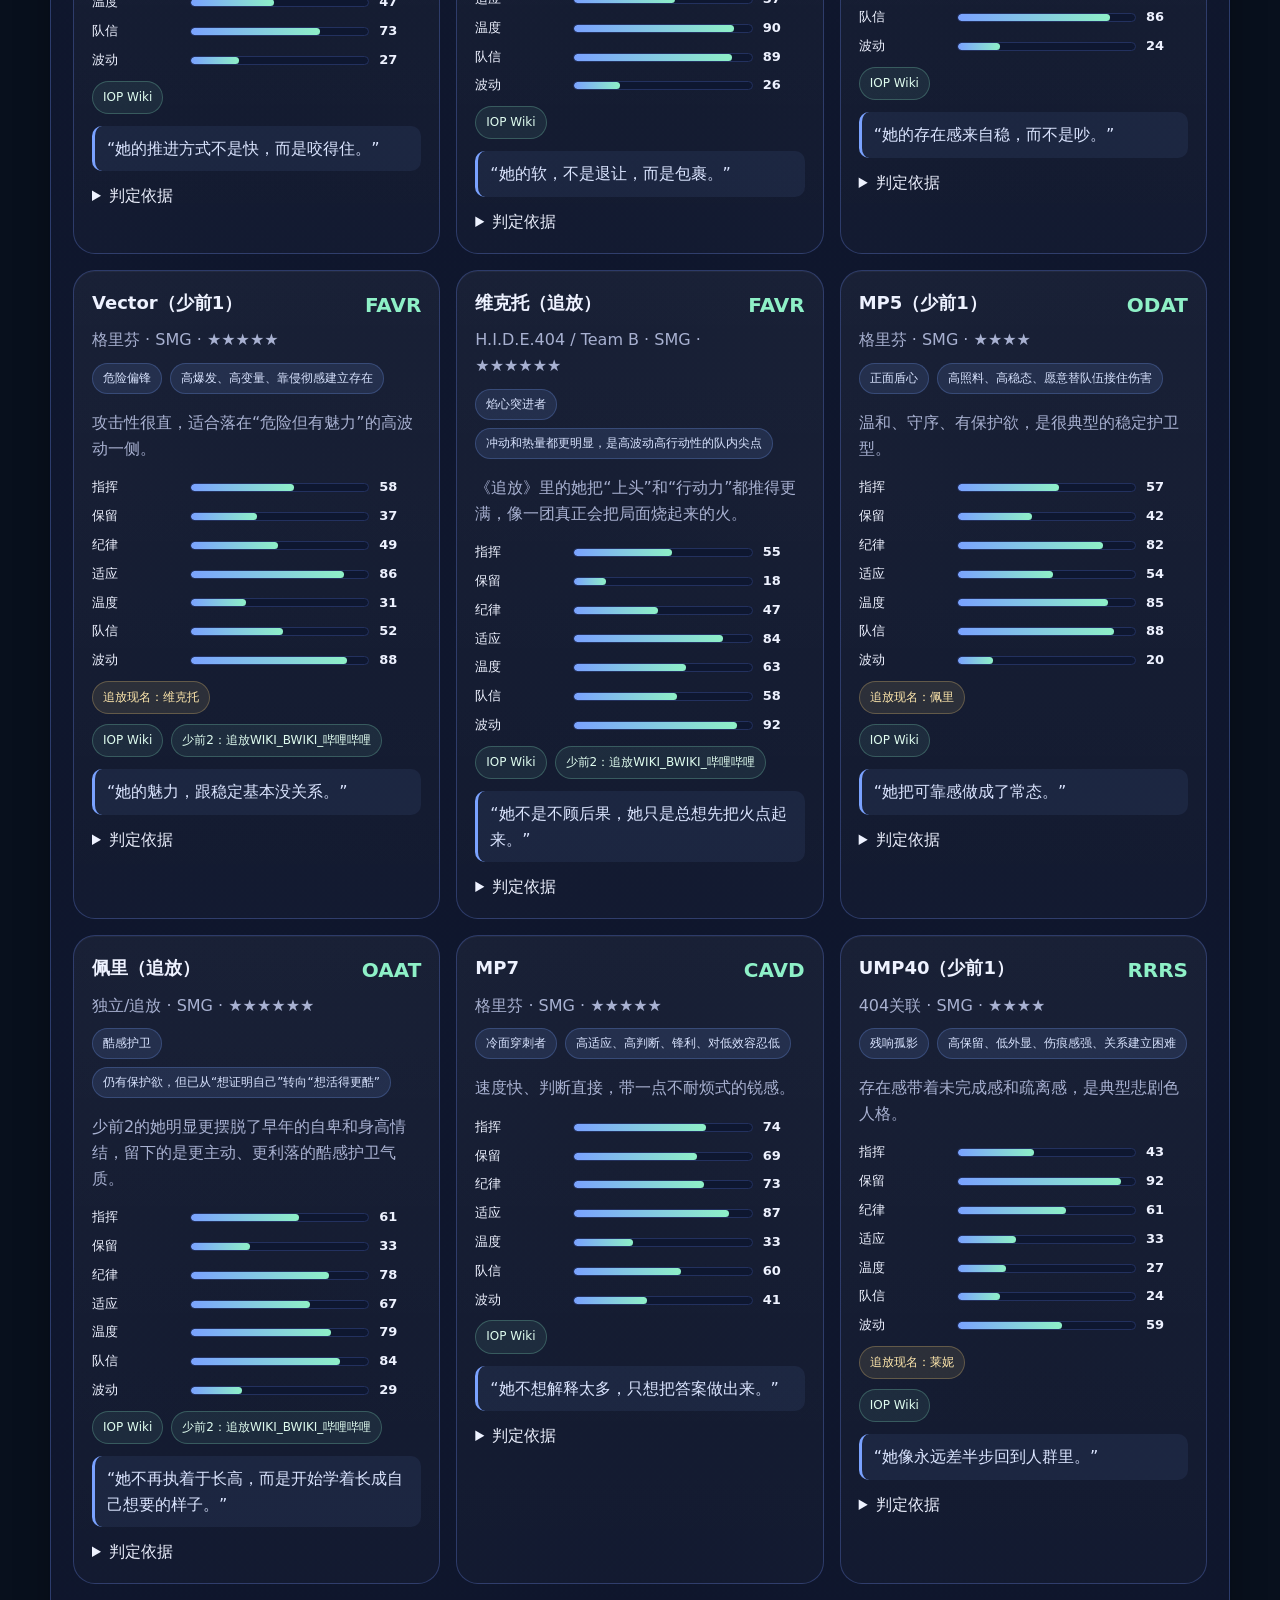
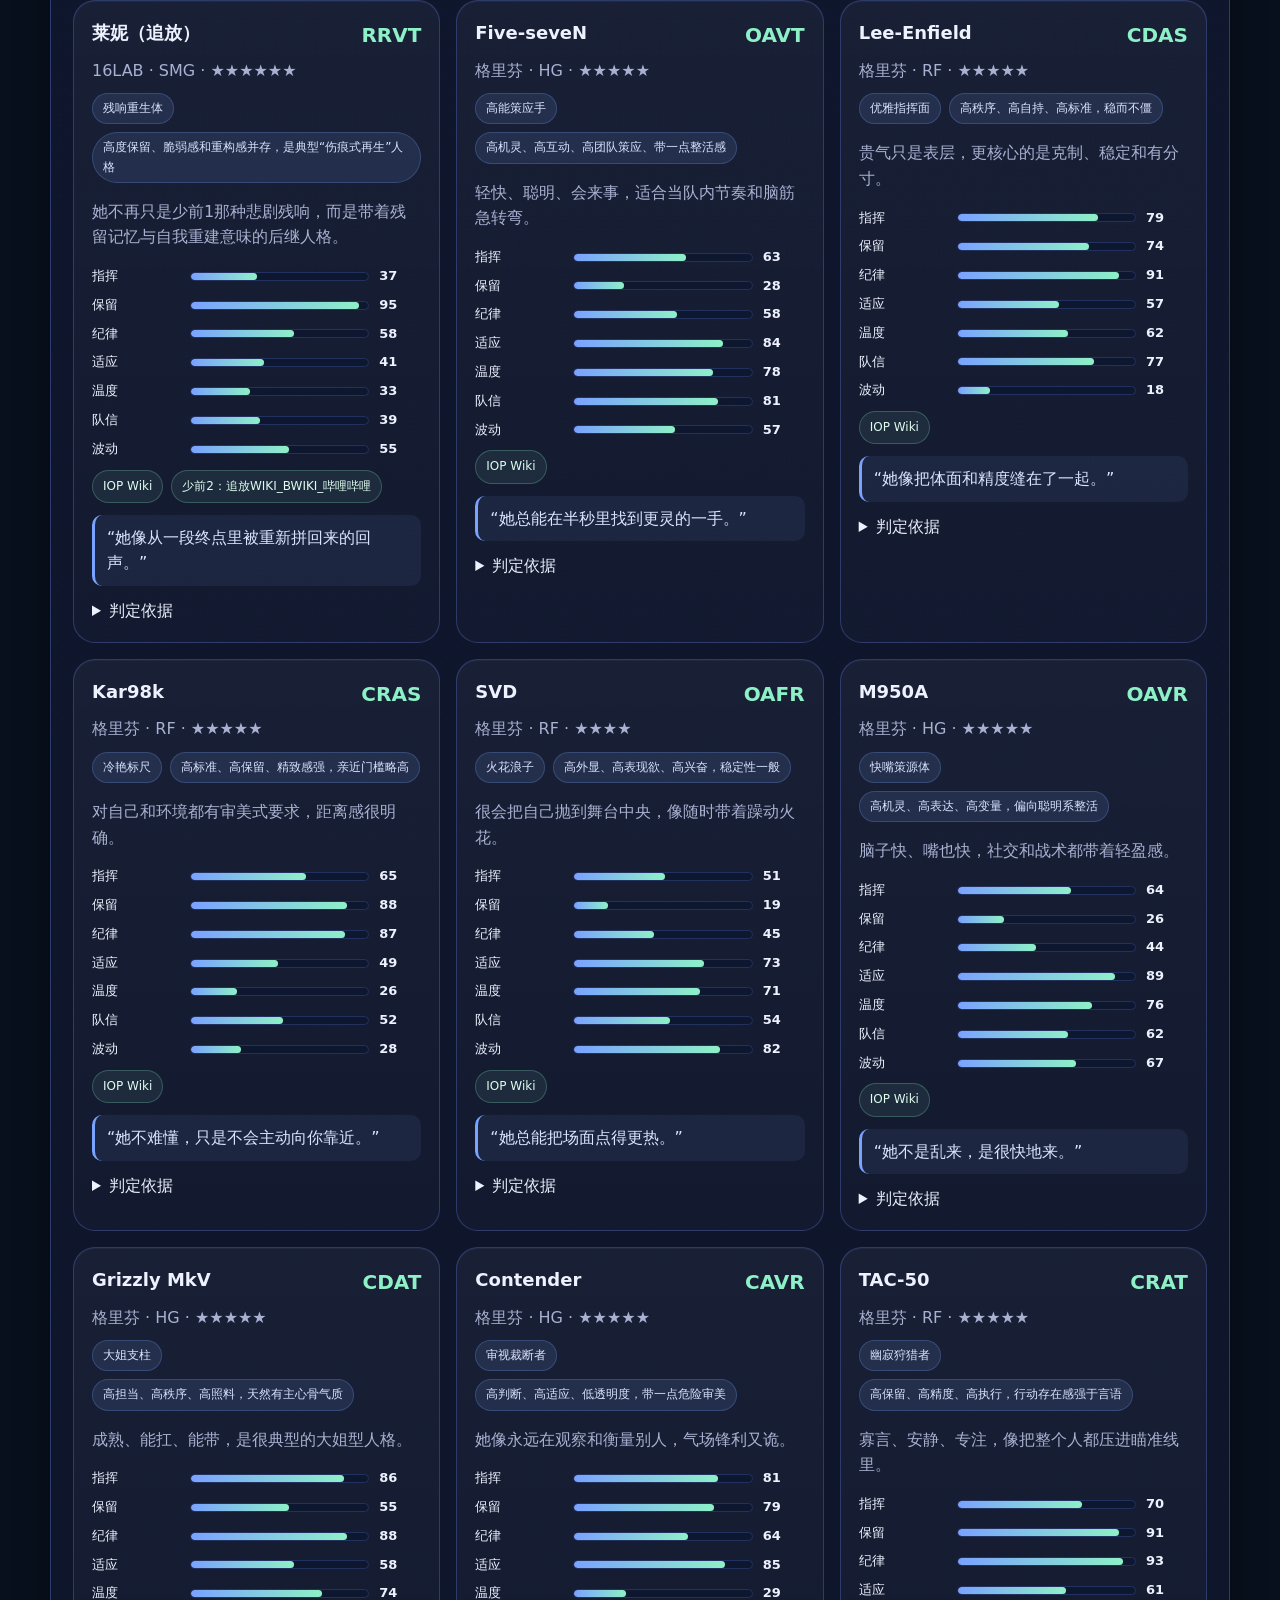
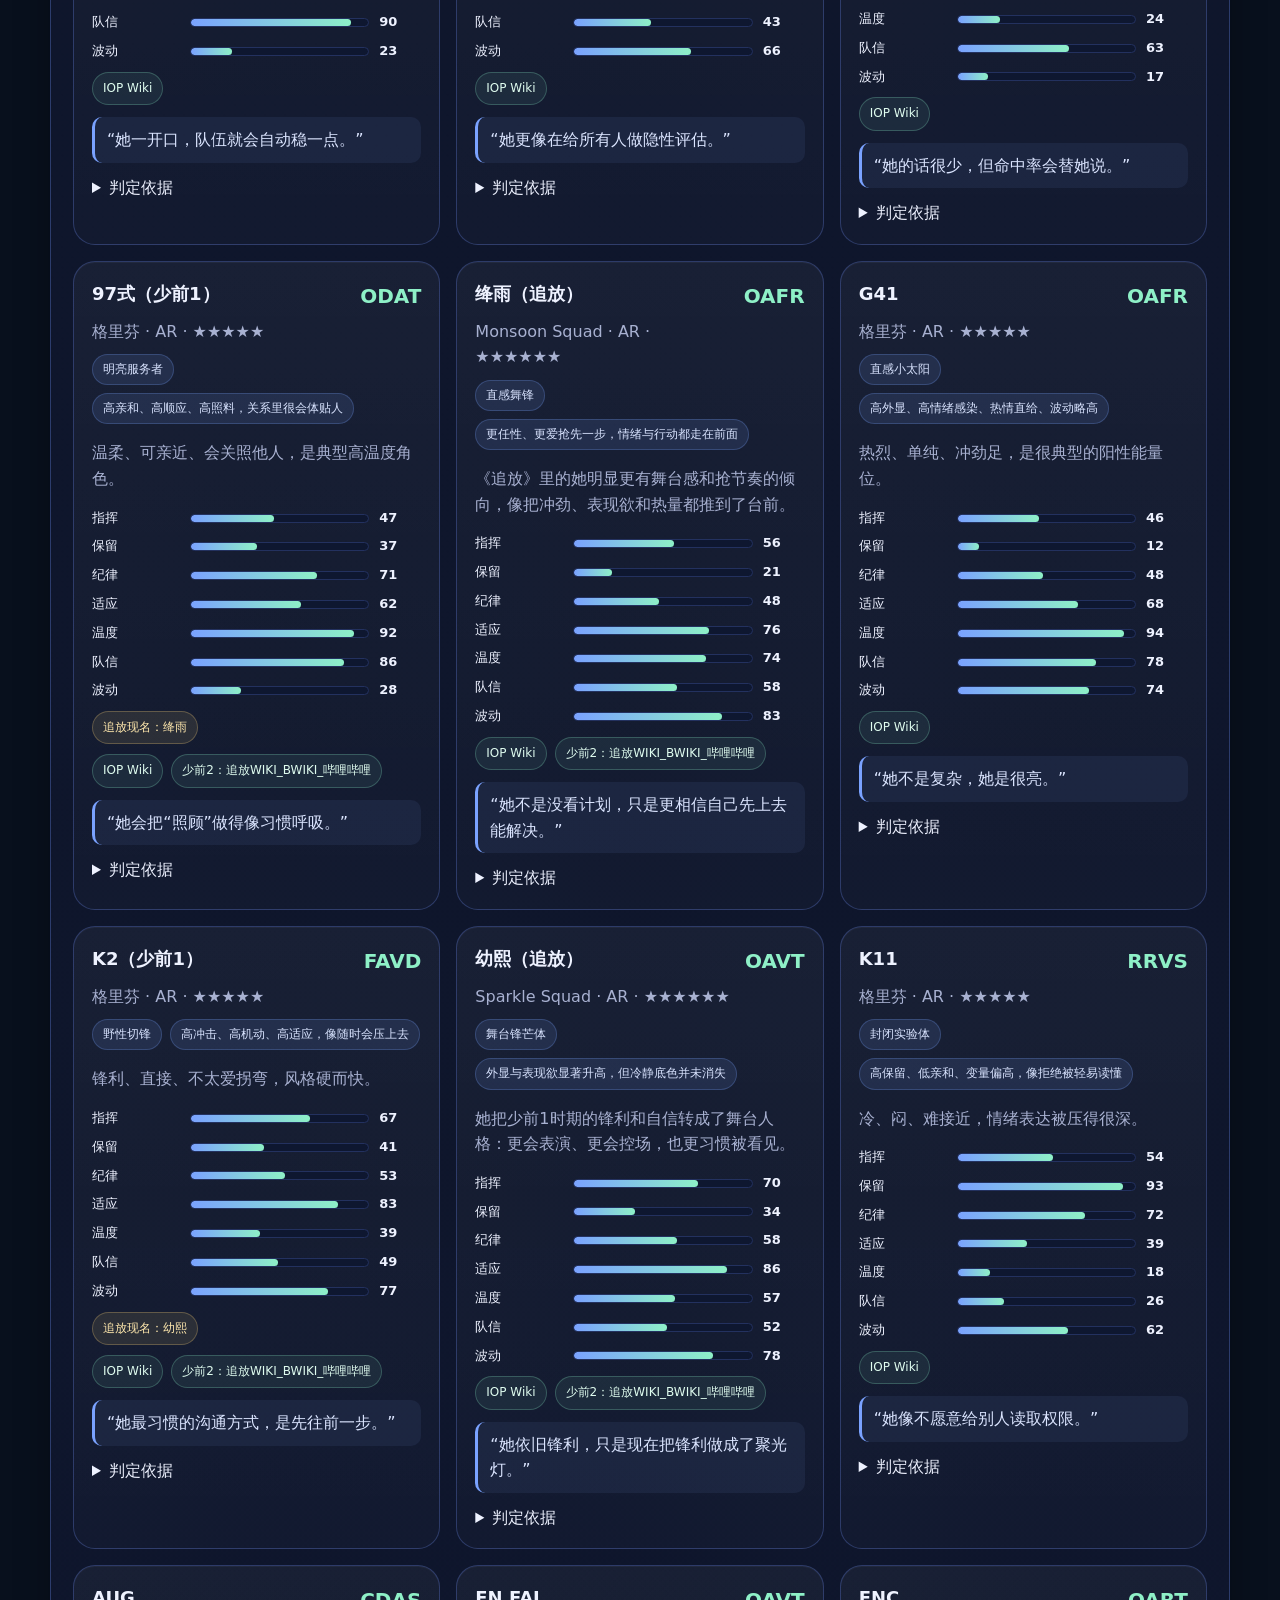
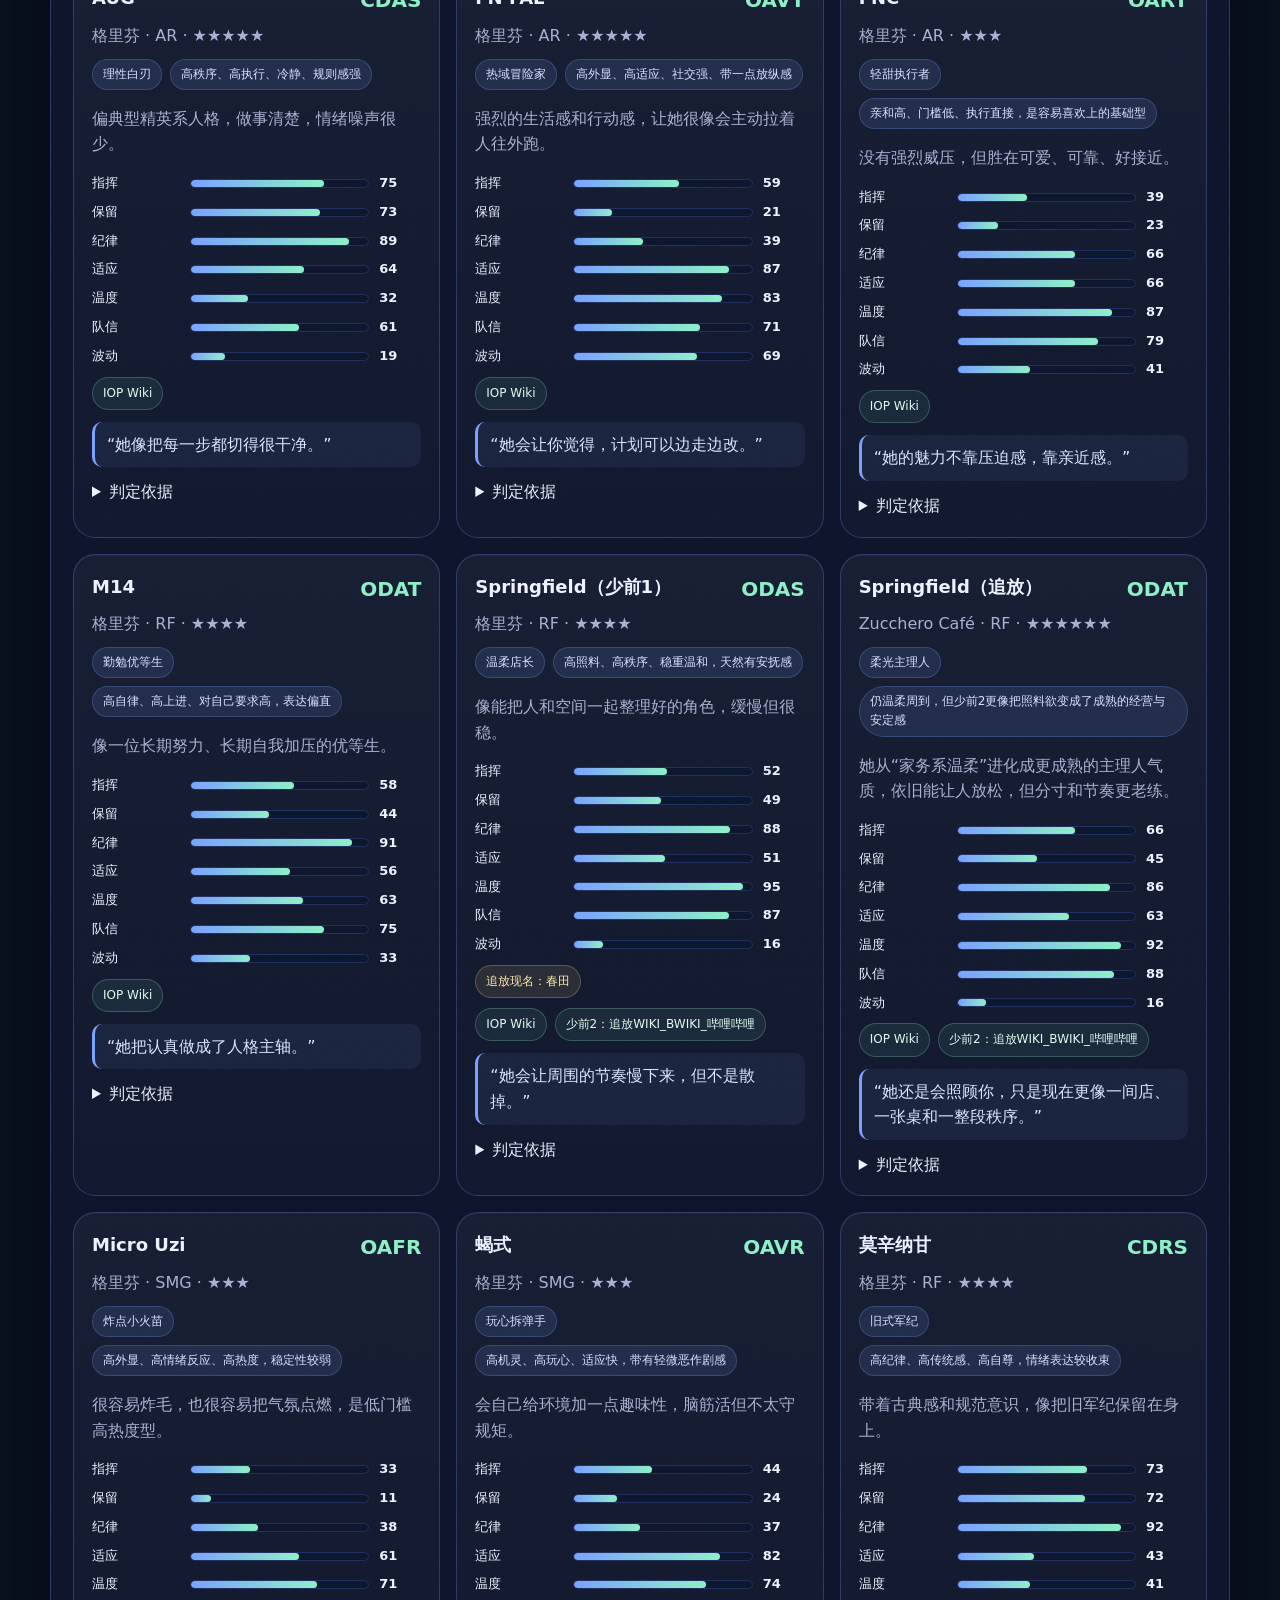
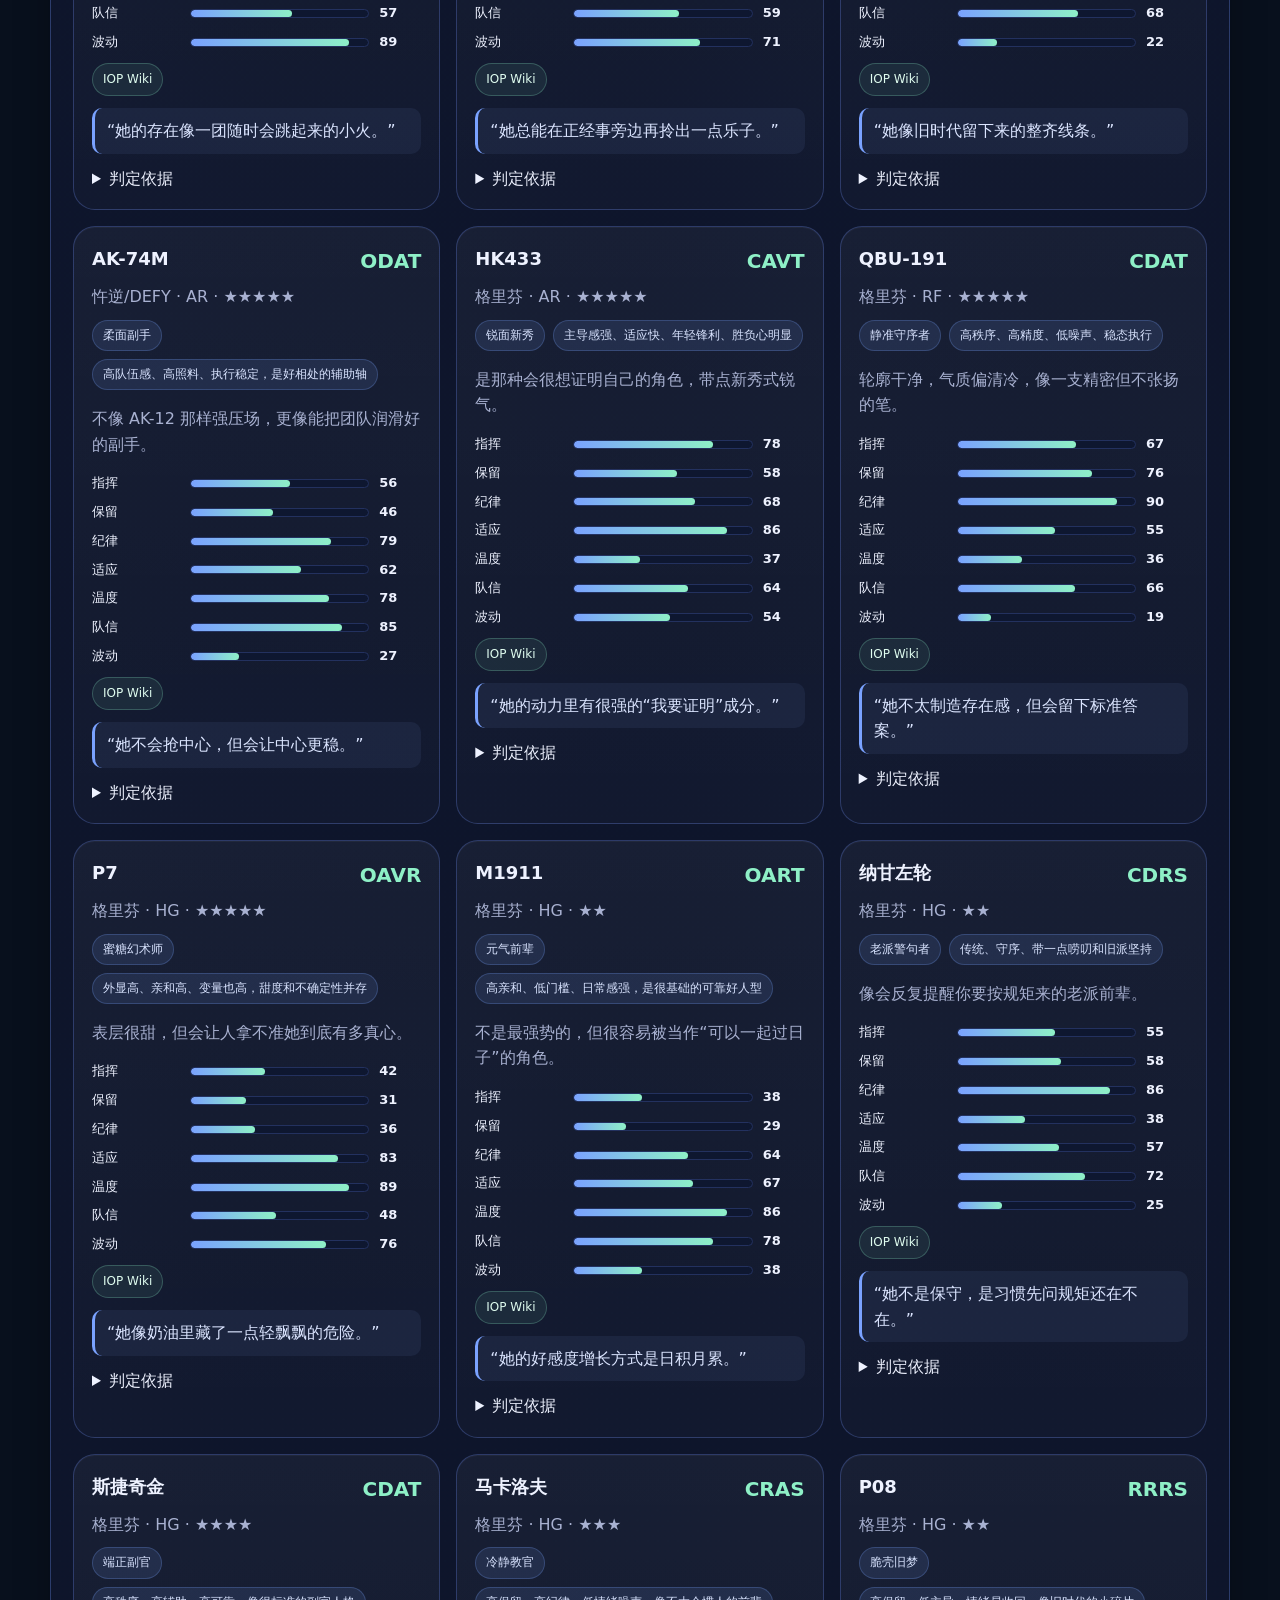
==== commit 48a9548e: "尝试重新推送上一个更新(Github故障)" ====
--- a/index.html
+++ b/index.html
@@ -9,20 +9,39 @@
 <body>
   <header class="hero">
     <div class="wrap">
-      <span class="eyebrow">Girls' Frontline Type Indicator</span>
-      <h1 class="hero-title">GFTI</h1>
-      <p class="lead">
-        一个基于公开角色描述、剧情印象与人物关系特征整理的
-        <strong>少女前线人形人格映射站点</strong>。
-      </p>
-      <p class="hero-alert">注意！它不是官方设定，也不是严肃心理测量工具</p>
-      <div class="hero-cta">
-        <span class="hero-cta-label">Start Here</span>
-        <a class="hero-cta-button" href="./test.html">进入 GFTI 测试</a>
-      </div>
-      <div class="meta">
-        <span>热门人形：<strong id="popularCount">0</strong></span>
-        <span>部署方式：GitHub Pages</span>
+      <div class="hero-layout">
+        <div class="hero-main">
+          <span class="eyebrow">Girls' Frontline Type Indicator</span>
+          <h1 class="hero-title">GFTI</h1>
+          <p class="lead">
+            一个基于公开角色描述、剧情印象与人物关系特征整理的
+            <strong>少女前线人形人格映射站点</strong>。
+          </p>
+          <p class="hero-alert">注意！它不是官方设定，也不是严肃心理测量工具</p>
+        </div>
+        <aside class="hero-side">
+          <div class="hero-cta hero-side-card">
+            <span class="hero-cta-label">Start Here</span>
+            <a class="hero-cta-button" href="./test.html">进入 GFTI 测试</a>
+            <p class="hero-cta-note">约 3–5 分钟，支持导出答题记录并按新算法重新计算结果。</p>
+          </div>
+          <div class="hero-side-card hero-meta-card">
+            <div class="hero-meta-head">
+              <span class="hero-meta-kicker">Site Snapshot</span>
+              <p id="heroMetaNote" class="hero-meta-note">正在载入站点数据...</p>
+            </div>
+            <div class="meta hero-meta-grid">
+              <span>
+                <small>热门人形</small>
+                <strong id="popularCount">0</strong>
+              </span>
+              <span>
+                <small>部署方式</small>
+                <strong>GitHub Pages</strong>
+              </span>
+            </div>
+          </div>
+        </aside>
       </div>
     </div>
   </header>
@@ -102,6 +121,7 @@
     <p>GFTI · Fan-made taxonomy for Girls' Frontline dolls.</p>
   </footer>
 
+  <script src="./background-parallax.js"></script>
   <script src="./data/popular.js"></script>
   <script src="./app.js"></script>
 </body>
--- a/style.css
+++ b/style.css
@@ -10,17 +10,50 @@
   --accent-2: #8ef0c7;
   --warn: #ffd479;
   --shadow: 0 12px 36px rgba(0, 0, 0, 0.28);
+  --page-bg-image: url("./res/background/BG_169.png");
+  --bg-shift-x: 0px;
+  --bg-shift-y: 0px;
 }
 * { box-sizing: border-box; }
 html, body {
   margin: 0;
   padding: 0;
+  color: var(--text);
+  font: 16px/1.6 Inter, system-ui, -apple-system, BlinkMacSystemFont, "Segoe UI", sans-serif;
+}
+html {
+  background: #08101d;
+}
+body {
+  position: relative;
+  min-height: 100vh;
+  background: transparent;
+}
+body::before,
+body::after {
+  content: "";
+  position: fixed;
+  inset: 0;
+  pointer-events: none;
+}
+body::before {
+  z-index: -2;
+  inset: -5%;
+  background-image: var(--page-bg-image);
+  background-size: cover;
+  background-position: center;
+  background-repeat: no-repeat;
+  transform: translate3d(var(--bg-shift-x), var(--bg-shift-y), 0) scale(1.06);
+  transform-origin: center;
+  transition: transform .18s linear;
+  will-change: transform;
+}
+body::after {
+  z-index: -1;
   background:
     radial-gradient(circle at top, rgba(122, 162, 255, 0.18), transparent 34%),
     radial-gradient(circle at 85% 15%, rgba(142, 240, 199, 0.10), transparent 22%),
-    linear-gradient(180deg, #09101e 0%, #0c1224 52%, #0a1121 100%);
-  color: var(--text);
-  font: 16px/1.6 Inter, system-ui, -apple-system, BlinkMacSystemFont, "Segoe UI", sans-serif;
+    linear-gradient(180deg, rgba(9,16,30,.72) 0%, rgba(12,18,36,.82) 52%, rgba(10,17,33,.92) 100%);
 }
 .wrap { width: min(1180px, calc(100% - 32px)); margin: 0 auto; }
 .hero {
@@ -53,9 +86,6 @@
   filter: blur(10px);
 }
 .hero .wrap {
-  display: flex;
-  flex-direction: column;
-  align-items: flex-start;
   position: relative;
   z-index: 1;
   padding: 30px 32px 24px;
@@ -69,6 +99,27 @@
     inset 0 1px 0 rgba(255, 255, 255, 0.06);
   backdrop-filter: blur(14px);
   animation: hero-shell-in 0.9s cubic-bezier(.2, .8, .2, 1) both;
+}
+.hero-layout {
+  display: grid;
+  grid-template-columns: minmax(0, 1.5fr) minmax(280px, .85fr);
+  gap: 28px;
+  width: 100%;
+  align-items: start;
+}
+.hero-main {
+  display: flex;
+  flex-direction: column;
+  align-items: flex-start;
+  min-width: 0;
+}
+.hero-side {
+  display: grid;
+  gap: 14px;
+  width: 100%;
+}
+.hero-side-card {
+  width: 100%;
 }
 .eyebrow {
   display: inline-block;
@@ -166,6 +217,14 @@
   overflow: hidden;
   opacity: 0;
   animation: hero-item-in 0.85s cubic-bezier(.2, .8, .2, 1) 0.6s forwards;
+}
+.hero-cta-note {
+  position: relative;
+  z-index: 1;
+  margin: 0;
+  color: var(--muted);
+  font-size: 13px;
+  line-height: 1.5;
 }
 .hero-cta::after {
   content: "";
@@ -226,6 +285,60 @@
   border-radius: 12px;
   box-shadow: inset 0 1px 0 rgba(255,255,255,.04);
 }
+.hero-meta-card {
+  padding: 18px;
+  border: 1px solid rgba(122, 162, 255, 0.18);
+  border-radius: 22px;
+  background:
+    linear-gradient(180deg, rgba(255,255,255,.05), rgba(255,255,255,.025)),
+    rgba(8, 14, 28, 0.42);
+  box-shadow:
+    0 18px 36px rgba(7, 13, 28, 0.24),
+    inset 0 1px 0 rgba(255,255,255,.04);
+  opacity: 0;
+  animation: hero-item-in 0.85s cubic-bezier(.2, .8, .2, 1) 0.72s forwards;
+}
+.hero-meta-head {
+  display: grid;
+  gap: 6px;
+}
+.hero-meta-kicker {
+  font-size: 11px;
+  letter-spacing: .16em;
+  text-transform: uppercase;
+  color: var(--accent);
+}
+.hero-meta-note {
+  margin: 0;
+  color: var(--text);
+  font-size: 15px;
+  line-height: 1.5;
+}
+.hero-meta-grid {
+  display: grid;
+  grid-template-columns: repeat(2, minmax(0, 1fr));
+  gap: 12px;
+  margin-top: 16px;
+}
+.hero-meta-grid span {
+  display: grid;
+  gap: 6px;
+  min-width: 0;
+  padding: 14px;
+  border-radius: 16px;
+  background: linear-gradient(180deg, rgba(255,255,255,.06), rgba(255,255,255,.025));
+  border: 1px solid rgba(74, 96, 166, 0.42);
+}
+.hero-meta-grid small {
+  color: var(--muted);
+  font-size: 12px;
+  letter-spacing: .04em;
+}
+.hero-meta-grid strong {
+  color: var(--text);
+  font-size: 18px;
+  line-height: 1.2;
+}
 
 main.wrap {
   opacity: 0;
@@ -545,7 +658,9 @@
 }
 
 @media (max-width: 900px) {
+  :root { --page-bg-image: url("./res/background/BG_916.png"); }
   .result-hero { grid-template-columns: 1fr; }
+  .hero-layout { grid-template-columns: 1fr; }
 }
 @media (max-width: 640px) {
   .wrap { width: min(100% - 20px, 1000px); }
@@ -554,6 +669,9 @@
   .lead { font-size: 16px; }
   .hero-alert { width: 100%; font-size: 16px; }
   .hero-cta { width: 100%; }
+  .hero-layout { gap: 18px; }
+  .hero-side { gap: 12px; }
+  .hero-meta-grid { grid-template-columns: 1fr; }
   .hero-cta-button { width: 100%; }
   .meta { gap:8px; }
   .meta span { width:100%; }
@@ -571,6 +689,10 @@
 }
 
 @media (prefers-reduced-motion: reduce) {
+  body::before {
+    transition: none;
+    transform: scale(1.06);
+  }
   .hero .wrap,
   .eyebrow,
   .lead,
